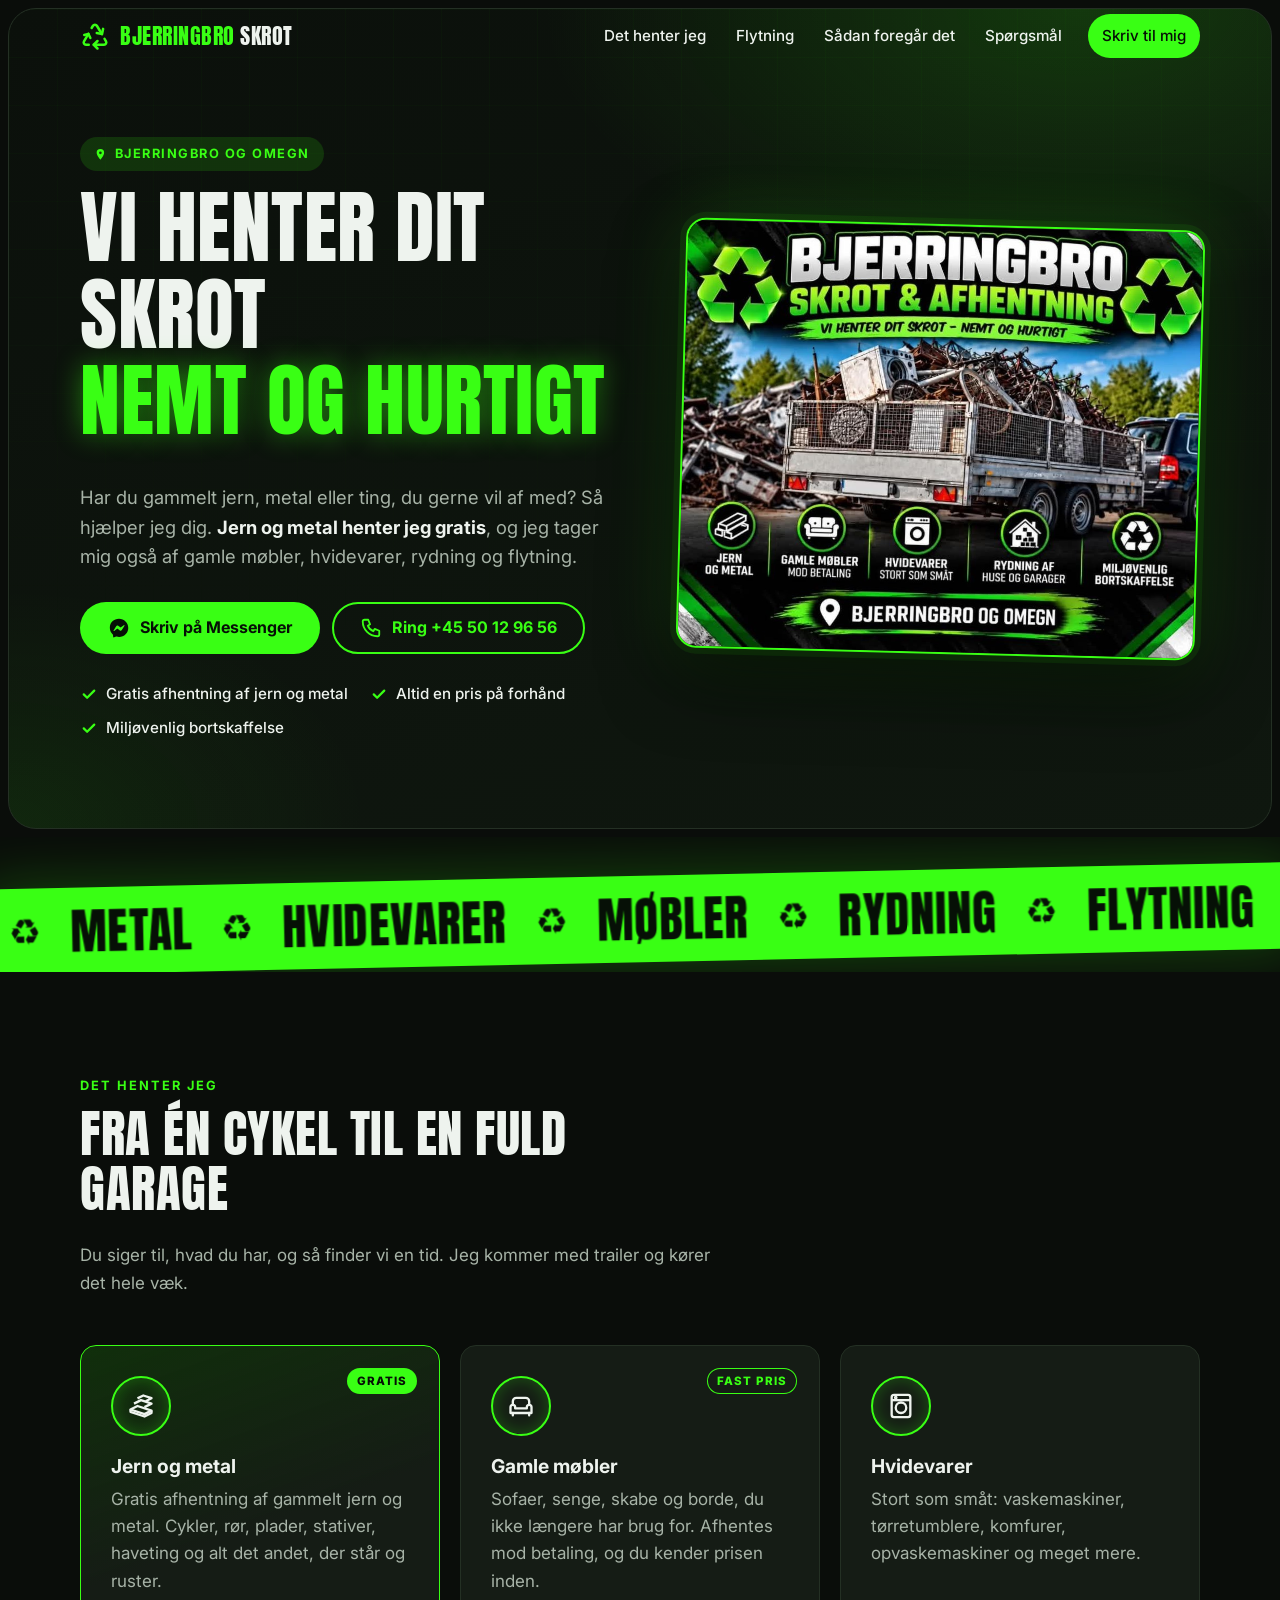
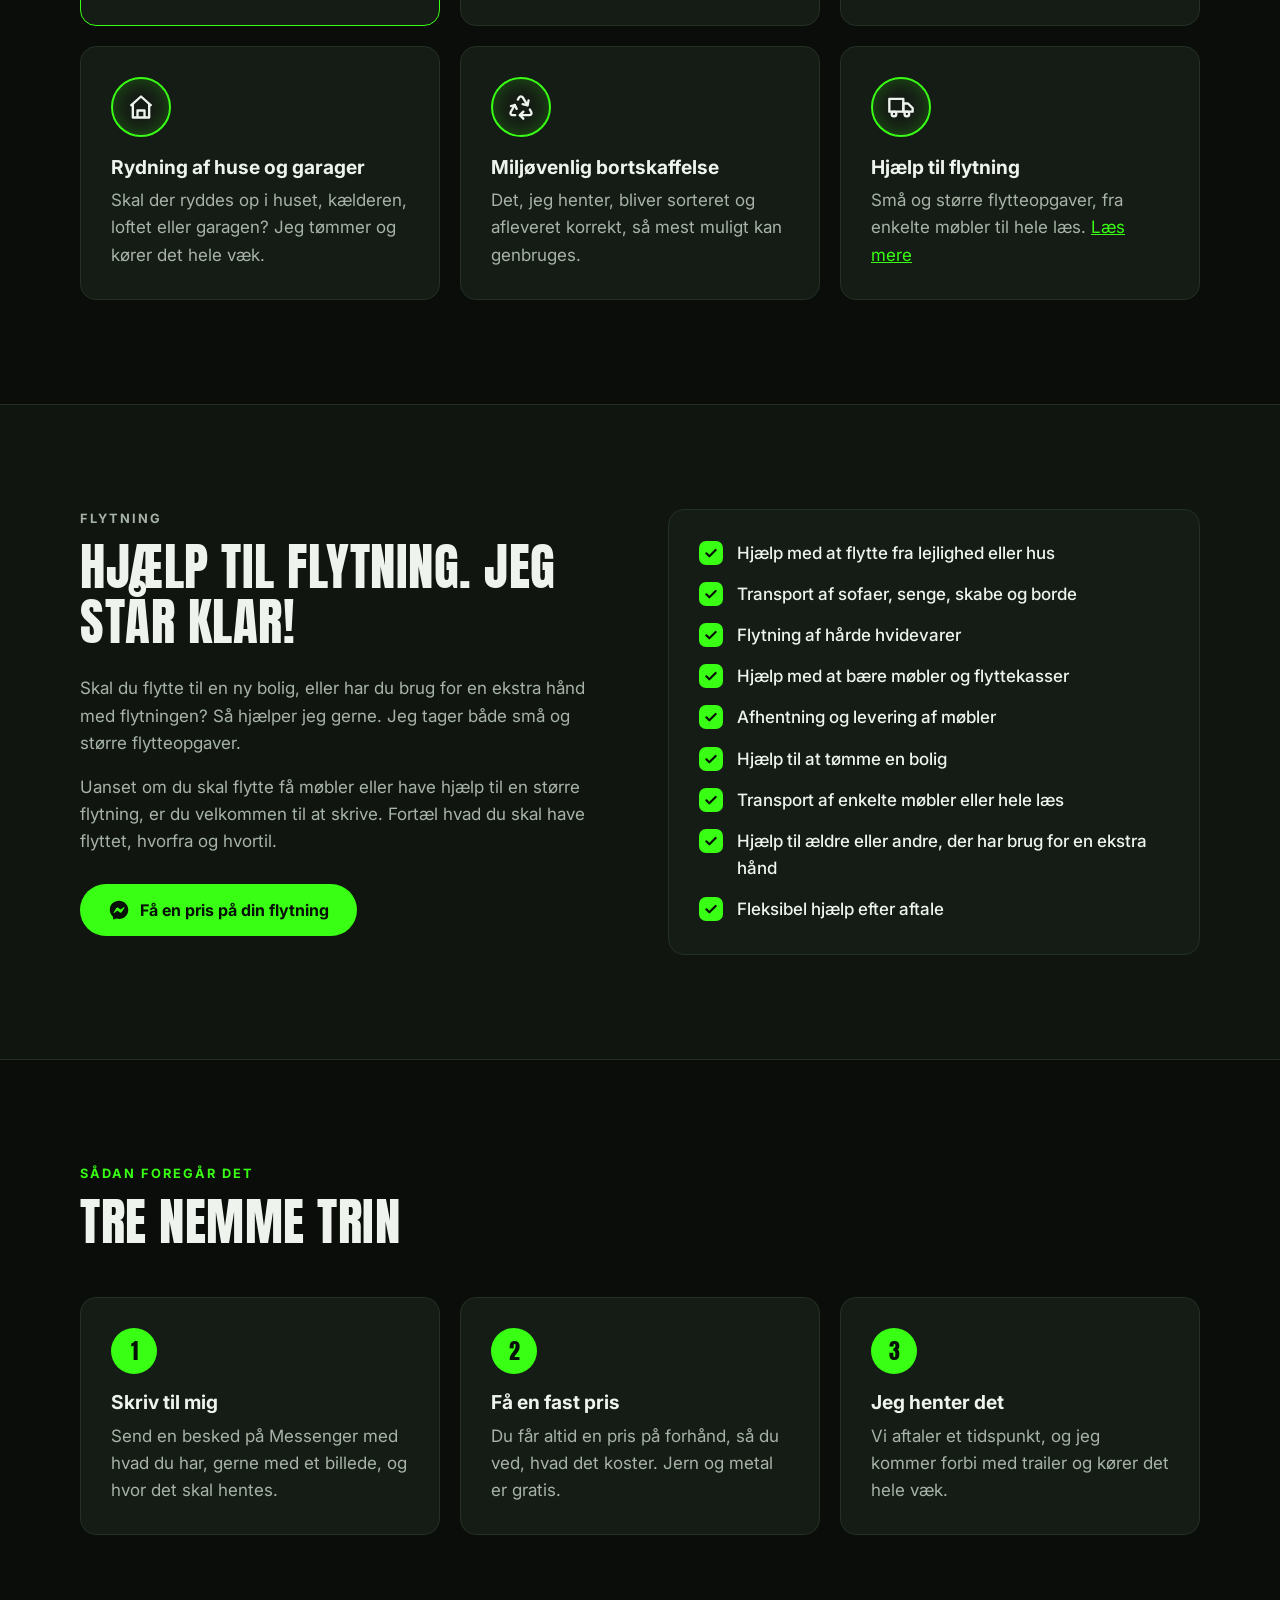
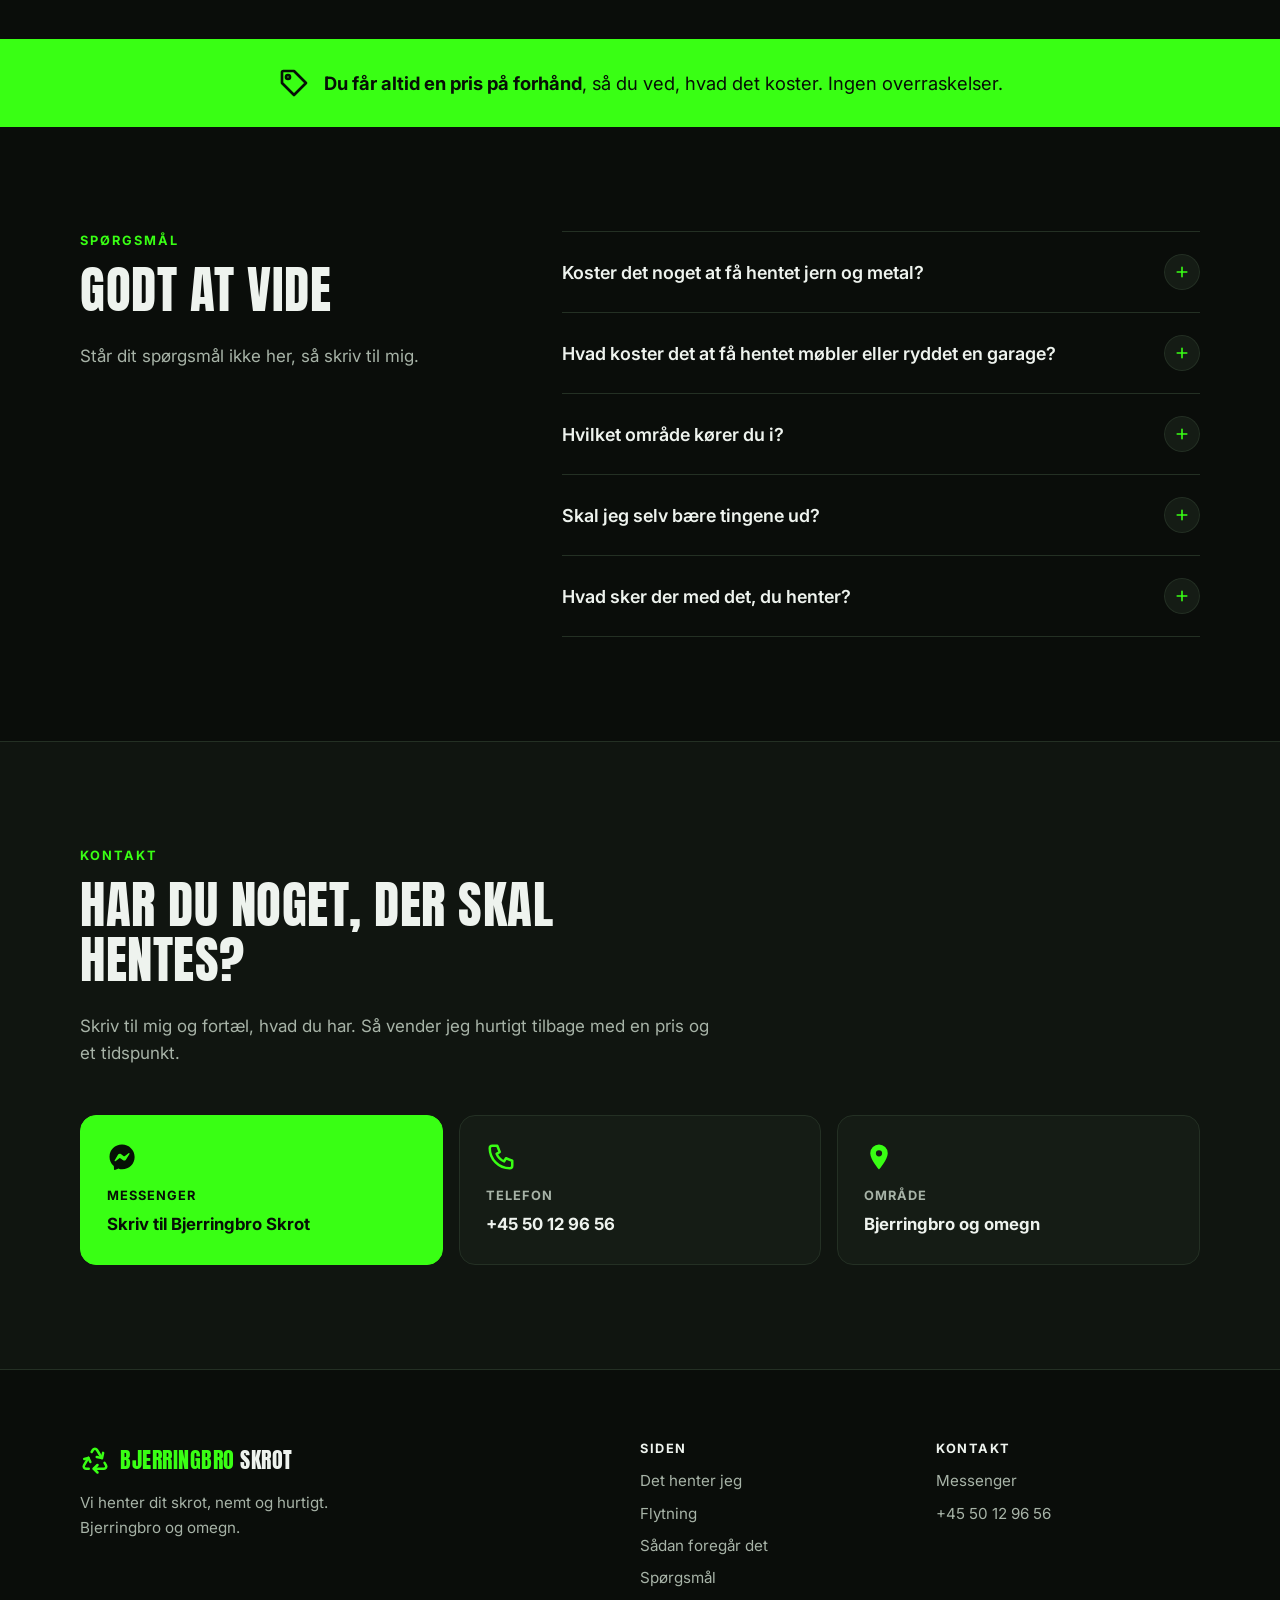
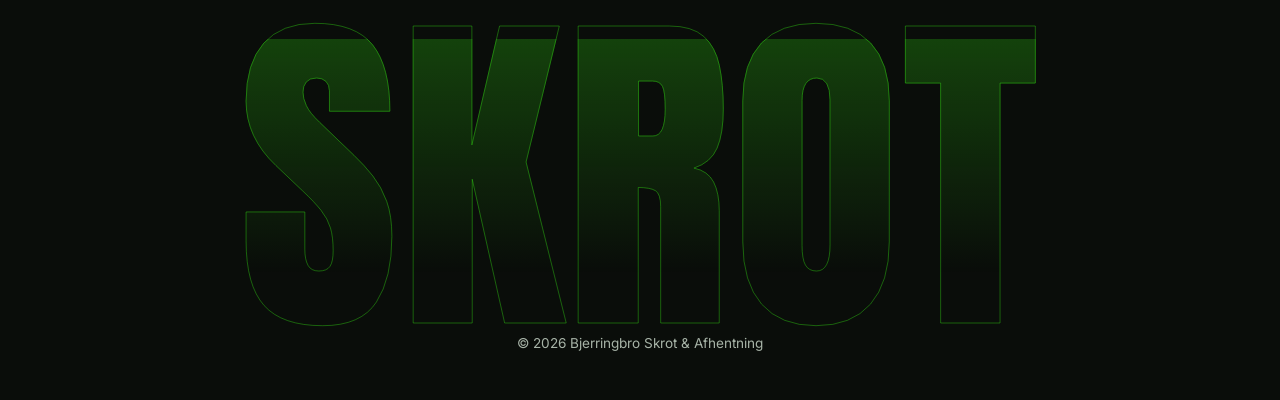
==== index.html @ 453723fc "Tilføj telefonnummer 50 12 96 56 Co-Authored-By: Claude Opus 5.5 <noreply@anthropic.com> Claude-Sess" ====
<!doctype html>
<html lang="da">
<head>
  <meta charset="utf-8">
  <meta name="viewport" content="width=device-width, initial-scale=1, viewport-fit=cover">
  <title>Bjerringbro Skrot &amp; Afhentning · Gratis afhentning af jern og metal</title>
  <meta name="description" content="Gratis afhentning af jern og metal i Bjerringbro og omegn. Vi henter også gamle møbler og hvidevarer, rydder huse og garager og hjælper med flytning. Du får altid en pris på forhånd.">
  <meta property="og:title" content="Bjerringbro Skrot &amp; Afhentning">
  <meta property="og:description" content="Gratis afhentning af jern og metal i Bjerringbro og omegn. Vi henter dit skrot, nemt og hurtigt.">
  <meta property="og:type" content="website">
  <meta property="og:image" content="assets/banner.jpg">
  <meta property="og:locale" content="da_DK">
  <meta name="theme-color" content="#0a0d0a">
  <link rel="icon" href="assets/favicon.svg" type="image/svg+xml">
  <link rel="preconnect" href="https://fonts.googleapis.com">
  <link rel="preconnect" href="https://fonts.gstatic.com" crossorigin>
  <link href="https://fonts.googleapis.com/css2?family=Anton&family=Inter:wght@400;500;600;700;800&display=swap" rel="stylesheet">
  <link rel="stylesheet" href="styles.css">
  <script>document.documentElement.classList.add('js');</script>
  <script type="application/ld+json">
  {
    "@context": "https://schema.org",
    "@type": "LocalBusiness",
    "name": "Bjerringbro Skrot & Afhentning",
    "description": "Gratis afhentning af jern og metal. Afhentning af gamle møbler og hvidevarer, rydning af huse og garager og hjælp til flytning.",
    "telephone": "+45 50 12 96 56",
    "areaServed": "Bjerringbro og omegn",
    "address": { "@type": "PostalAddress", "addressLocality": "Bjerringbro", "addressCountry": "DK" },
    "slogan": "Vi henter dit skrot, nemt og hurtigt."
  }
  </script>
</head>
<body>
  <a class="skip" href="#indhold">Spring til indhold</a>

  <header class="site-header" data-header>
    <div class="container header-inner">
      <a href="#top" class="brand" aria-label="Bjerringbro Skrot & Afhentning, til toppen">
        <svg class="brand-icon" viewBox="0 0 24 24" aria-hidden="true"><use href="#i-recycle"/></svg>
        <span><strong>Bjerringbro</strong> Skrot</span>
      </a>
      <nav class="nav" aria-label="Hovedmenu">
        <a href="#ydelser">Det henter jeg</a>
        <a href="#flytning">Flytning</a>
        <a href="#saadan">Sådan foregår det</a>
        <a href="#spoergsmaal">Spørgsmål</a>
        <a href="#" class="btn btn-small" data-messenger>Skriv til mig</a>
      </nav>
    </div>
  </header>

  <main id="top">
    <!-- HERO -->
    <section class="hero">
      <div class="hero-frame">
        <div class="container hero-grid">
          <div class="hero-text">
            <p class="eyebrow" data-reveal><svg viewBox="0 0 24 24" aria-hidden="true"><use href="#i-pin"/></svg> Bjerringbro og omegn</p>
            <h1 data-reveal>Vi henter dit skrot <span class="neon">nemt og hurtigt</span></h1>
            <p class="lead" data-reveal>Har du gammelt jern, metal eller ting, du gerne vil af med? Så hjælper jeg dig. <strong>Jern og metal henter jeg gratis</strong>, og jeg tager mig også af gamle møbler, hvidevarer, rydning og flytning.</p>
            <div class="hero-cta" data-reveal>
              <a class="btn btn-primary" href="#" data-messenger>
                <svg viewBox="0 0 24 24" aria-hidden="true"><use href="#i-messenger"/></svg>
                Skriv på Messenger
              </a>
              <a class="btn btn-ghost" href="#" data-phone hidden>
                <svg viewBox="0 0 24 24" aria-hidden="true"><use href="#i-phone"/></svg>
                <span data-phone-text>Ring</span>
              </a>
              <a class="btn btn-ghost" href="#ydelser" data-no-phone>Se hvad jeg henter</a>
            </div>
            <ul class="hero-points" data-reveal>
              <li><svg viewBox="0 0 24 24" aria-hidden="true"><use href="#i-check"/></svg> Gratis afhentning af jern og metal</li>
              <li><svg viewBox="0 0 24 24" aria-hidden="true"><use href="#i-check"/></svg> Altid en pris på forhånd</li>
              <li><svg viewBox="0 0 24 24" aria-hidden="true"><use href="#i-check"/></svg> Miljøvenlig bortskaffelse</li>
            </ul>
          </div>
          <div class="hero-media" data-reveal>
            <img src="assets/banner.jpg" width="946" height="782" fetchpriority="high"
                 alt="Bjerringbro Skrot & Afhentning: trailer fyldt med skrot, en vaskemaskine og cykler. Jern og metal, gamle møbler mod betaling, hvidevarer stort som småt, rydning af huse og garager og miljøvenlig bortskaffelse.">
          </div>
        </div>
      </div>
    </section>

    <!-- TEKSTBÅND -->
    <div class="marquee-wrap" aria-hidden="true"><div class="marquee">
      <div class="marquee-row" data-dir="-1">
        <span>Jern</span><i>♻</i><span>Metal</span><i>♻</i><span>Hvidevarer</span><i>♻</i><span>Møbler</span><i>♻</i><span>Rydning</span><i>♻</i><span>Flytning</span><i>♻</i>
        <span>Jern</span><i>♻</i><span>Metal</span><i>♻</i><span>Hvidevarer</span><i>♻</i><span>Møbler</span><i>♻</i><span>Rydning</span><i>♻</i><span>Flytning</span><i>♻</i>
      </div>
    </div></div>

    <!-- YDELSER -->
    <section id="ydelser" class="section">
      <div class="container" id="indhold">
        <header class="section-head" data-reveal>
          <p class="kicker">Det henter jeg</p>
          <h2>Fra én cykel til en fuld garage</h2>
          <p>Du siger til, hvad du har, og så finder vi en tid. Jeg kommer med trailer og kører det hele væk.</p>
        </header>
        <div class="cards">
          <article class="card card-featured" data-reveal>
            <span class="badge">Gratis</span>
            <div class="card-icon"><svg viewBox="0 0 24 24" aria-hidden="true"><use href="#i-metal"/></svg></div>
            <h3>Jern og metal</h3>
            <p>Gratis afhentning af gammelt jern og metal. Cykler, rør, plader, stativer, haveting og alt det andet, der står og ruster.</p>
          </article>
          <article class="card" data-reveal>
            <span class="badge badge-quiet">Fast pris</span>
            <div class="card-icon"><svg viewBox="0 0 24 24" aria-hidden="true"><use href="#i-sofa"/></svg></div>
            <h3>Gamle møbler</h3>
            <p>Sofaer, senge, skabe og borde, du ikke længere har brug for. Afhentes mod betaling, og du kender prisen inden.</p>
          </article>
          <article class="card" data-reveal>
            <div class="card-icon"><svg viewBox="0 0 24 24" aria-hidden="true"><use href="#i-washer"/></svg></div>
            <h3>Hvidevarer</h3>
            <p>Stort som småt: vaskemaskiner, tørretumblere, komfurer, opvaskemaskiner og meget mere.</p>
          </article>
          <article class="card" data-reveal>
            <div class="card-icon"><svg viewBox="0 0 24 24" aria-hidden="true"><use href="#i-house"/></svg></div>
            <h3>Rydning af huse og garager</h3>
            <p>Skal der ryddes op i huset, kælderen, loftet eller garagen? Jeg tømmer og kører det hele væk.</p>
          </article>
          <article class="card" data-reveal>
            <div class="card-icon"><svg viewBox="0 0 24 24" aria-hidden="true"><use href="#i-recycle"/></svg></div>
            <h3>Miljøvenlig bortskaffelse</h3>
            <p>Det, jeg henter, bliver sorteret og afleveret korrekt, så mest muligt kan genbruges.</p>
          </article>
          <article class="card" data-reveal>
            <div class="card-icon"><svg viewBox="0 0 24 24" aria-hidden="true"><use href="#i-truck"/></svg></div>
            <h3>Hjælp til flytning</h3>
            <p>Små og større flytteopgaver, fra enkelte møbler til hele læs. <a href="#flytning">Læs mere</a></p>
          </article>
        </div>
      </div>
    </section>

    <!-- FLYTNING -->
    <section id="flytning" class="section section-alt">
      <div class="container split">
        <div data-reveal>
          <p class="kicker">Flytning</p>
          <h2>Hjælp til flytning. Jeg står klar!</h2>
          <p>Skal du flytte til en ny bolig, eller har du brug for en ekstra hånd med flytningen? Så hjælper jeg gerne. Jeg tager både små og større flytteopgaver.</p>
          <p>Uanset om du skal flytte få møbler eller have hjælp til en større flytning, er du velkommen til at skrive. Fortæl hvad du skal have flyttet, hvorfra og hvortil.</p>
          <a class="btn btn-primary" href="#" data-messenger>
            <svg viewBox="0 0 24 24" aria-hidden="true"><use href="#i-messenger"/></svg>
            Få en pris på din flytning
          </a>
        </div>
        <ul class="checklist" data-reveal>
          <li>Hjælp med at flytte fra lejlighed eller hus</li>
          <li>Transport af sofaer, senge, skabe og borde</li>
          <li>Flytning af hårde hvidevarer</li>
          <li>Hjælp med at bære møbler og flyttekasser</li>
          <li>Afhentning og levering af møbler</li>
          <li>Hjælp til at tømme en bolig</li>
          <li>Transport af enkelte møbler eller hele læs</li>
          <li>Hjælp til ældre eller andre, der har brug for en ekstra hånd</li>
          <li>Fleksibel hjælp efter aftale</li>
        </ul>
      </div>
    </section>

    <!-- SÅDAN FOREGÅR DET -->
    <section id="saadan" class="section">
      <div class="container">
        <header class="section-head" data-reveal>
          <p class="kicker">Sådan foregår det</p>
          <h2>Tre nemme trin</h2>
        </header>
        <ol class="steps">
          <li data-reveal>
            <span class="step-no">1</span>
            <h3>Skriv til mig</h3>
            <p>Send en besked på Messenger med hvad du har, gerne med et billede, og hvor det skal hentes.</p>
          </li>
          <li data-reveal>
            <span class="step-no">2</span>
            <h3>Få en fast pris</h3>
            <p>Du får altid en pris på forhånd, så du ved, hvad det koster. Jern og metal er gratis.</p>
          </li>
          <li data-reveal>
            <span class="step-no">3</span>
            <h3>Jeg henter det</h3>
            <p>Vi aftaler et tidspunkt, og jeg kommer forbi med trailer og kører det hele væk.</p>
          </li>
        </ol>
      </div>
    </section>

    <!-- PRIS-BANNER -->
    <section class="promise">
      <div class="container promise-inner" data-reveal>
        <svg viewBox="0 0 24 24" aria-hidden="true"><use href="#i-tag"/></svg>
        <p><strong>Du får altid en pris på forhånd</strong>, så du ved, hvad det koster. Ingen overraskelser.</p>
      </div>
    </section>

    <!-- SPØRGSMÅL -->
    <section id="spoergsmaal" class="section">
      <div class="container faq-grid">
        <header class="section-head" data-reveal>
          <p class="kicker">Spørgsmål</p>
          <h2>Godt at vide</h2>
          <p>Står dit spørgsmål ikke her, så skriv til mig.</p>
        </header>
        <div class="faq" data-reveal>
          <details class="faq-item">
            <summary>Koster det noget at få hentet jern og metal?</summary>
            <p>Nej. Jern og metal henter jeg gratis i Bjerringbro og omegn.</p>
          </details>
          <details class="faq-item">
            <summary>Hvad koster det at få hentet møbler eller ryddet en garage?</summary>
            <p>Det afhænger af, hvor meget der er. Skriv hvad du har, gerne med et billede, så får du en fast pris, inden jeg kommer. Du ved altid, hvad det koster.</p>
          </details>
          <details class="faq-item">
            <summary>Hvilket område kører du i?</summary>
            <p>Bjerringbro og omegn. Bor du lidt længere væk, så skriv alligevel, så finder vi ud af det.</p>
          </details>
          <details class="faq-item">
            <summary>Skal jeg selv bære tingene ud?</summary>
            <p>Nej, jeg hjælper med at bære. Fortæl bare, hvor tingene står, når du skriver.</p>
          </details>
          <details class="faq-item">
            <summary>Hvad sker der med det, du henter?</summary>
            <p>Det bliver sorteret og bortskaffet miljøvenligt, så mest muligt kan genbruges.</p>
          </details>
        </div>
      </div>
    </section>

    <!-- KONTAKT -->
    <section id="kontakt" class="section section-alt">
      <div class="container">
        <header class="section-head" data-reveal>
          <p class="kicker">Kontakt</p>
          <h2>Har du noget, der skal hentes?</h2>
          <p>Skriv til mig og fortæl, hvad du har. Så vender jeg hurtigt tilbage med en pris og et tidspunkt.</p>
        </header>
        <div class="contact-grid" data-reveal>
          <a class="contact-card contact-main" href="#" data-messenger>
            <svg viewBox="0 0 24 24" aria-hidden="true"><use href="#i-messenger"/></svg>
            <span class="contact-label">Messenger</span>
            <span class="contact-value">Skriv til Bjerringbro Skrot</span>
          </a>
          <a class="contact-card" href="#" data-phone hidden>
            <svg viewBox="0 0 24 24" aria-hidden="true"><use href="#i-phone"/></svg>
            <span class="contact-label">Telefon</span>
            <span class="contact-value" data-phone-text></span>
          </a>
          <a class="contact-card" href="#" data-email hidden>
            <svg viewBox="0 0 24 24" aria-hidden="true"><use href="#i-mail"/></svg>
            <span class="contact-label">E-mail</span>
            <span class="contact-value" data-email-text></span>
          </a>
          <div class="contact-card">
            <svg viewBox="0 0 24 24" aria-hidden="true"><use href="#i-pin"/></svg>
            <span class="contact-label">Område</span>
            <span class="contact-value">Bjerringbro og omegn</span>
          </div>
        </div>
      </div>
    </section>
  </main>

  <footer class="site-footer">
    <div class="container">
      <div class="footer-grid">
        <div>
          <a href="#top" class="brand">
            <svg class="brand-icon" viewBox="0 0 24 24" aria-hidden="true"><use href="#i-recycle"/></svg>
            <span><strong>Bjerringbro</strong> Skrot</span>
          </a>
          <p>Vi henter dit skrot, nemt og hurtigt.<br>Bjerringbro og omegn.</p>
        </div>
        <div>
          <h3>Siden</h3>
          <ul>
            <li><a href="#ydelser">Det henter jeg</a></li>
            <li><a href="#flytning">Flytning</a></li>
            <li><a href="#saadan">Sådan foregår det</a></li>
            <li><a href="#spoergsmaal">Spørgsmål</a></li>
          </ul>
        </div>
        <div>
          <h3>Kontakt</h3>
          <ul>
            <li><a href="#" data-messenger>Messenger</a></li>
            <li data-phone-item hidden><a href="#" data-phone><span data-phone-text></span></a></li>
            <li data-email-item hidden><a href="#" data-email><span data-email-text></span></a></li>
          </ul>
        </div>
      </div>
      <p class="footer-mark" aria-hidden="true">SKROT</p>
      <p class="footer-bottom">&copy; <span id="year">2026</span> Bjerringbro Skrot &amp; Afhentning</p>
    </div>
  </footer>

  <div class="action-bar" data-action-bar>
    <a class="action-bar-call" href="#" data-phone hidden>
      <svg viewBox="0 0 24 24" aria-hidden="true"><use href="#i-phone"/></svg>
      Ring
    </a>
    <a class="action-bar-main" href="#" data-messenger>
      <svg viewBox="0 0 24 24" aria-hidden="true"><use href="#i-messenger"/></svg>
      Skriv på Messenger
    </a>
  </div>

  <!-- Ikoner -->
  <svg width="0" height="0" style="position:absolute" aria-hidden="true">
    <symbol id="i-recycle" viewBox="0 0 24 24"><g fill="none" stroke="currentColor" stroke-width="2" stroke-linecap="round" stroke-linejoin="round"><path d="M7 19H4.8a1.8 1.8 0 0 1-1.6-2.7l3.5-6"/><path d="M11 19h8.2a1.8 1.8 0 0 0 1.6-2.7l-1.2-2.1"/><path d="m14 16-3 3 3 3"/><path d="M8.3 13.6 6.7 10.3 3.4 11.2"/><path d="m9.3 5.6 1.1-1.8a1.8 1.8 0 0 1 3.1 0l4 6.6"/><path d="m13.4 9.6 4.2.9.9-4.2"/></g></symbol>
    <symbol id="i-pin" viewBox="0 0 24 24"><path fill="currentColor" d="M12 2a7 7 0 0 0-7 7c0 5.2 7 13 7 13s7-7.8 7-13a7 7 0 0 0-7-7Zm0 9.5A2.5 2.5 0 1 1 12 6.5a2.5 2.5 0 0 1 0 5Z"/></symbol>
    <symbol id="i-check" viewBox="0 0 24 24"><path fill="none" stroke="currentColor" stroke-width="3" stroke-linecap="round" stroke-linejoin="round" d="m5 12.5 4.5 4.5L19 7.5"/></symbol>
    <symbol id="i-messenger" viewBox="0 0 24 24"><path fill="currentColor" d="M12 2C6.4 2 2 6.1 2 11.7c0 2.9 1.2 5.5 3.2 7.3.2.2.3.4.3.7l.1 1.8c0 .6.6 1 1.2.7l2-.9c.2-.1.4-.1.6 0 .9.3 1.8.4 2.7.4 5.6 0 10-4.1 10-9.7S17.6 2 12 2Zm6 7.5-2.9 4.7c-.5.7-1.5.9-2.2.4l-2.3-1.7a.6.6 0 0 0-.7 0l-3.1 2.4c-.4.3-1-.2-.7-.6L8.9 10c.5-.7 1.5-.9 2.2-.4l2.3 1.7c.2.2.5.2.7 0l3.1-2.4c.4-.3 1 .2.8.6Z"/></symbol>
    <symbol id="i-metal" viewBox="0 0 24 24"><g fill="none" stroke="currentColor" stroke-width="2" stroke-linejoin="round"><path d="M3 15l6-3 12 4-6 3Z"/><path d="M3 15v2l12 4 6-3v-2"/><path d="M6 10l6-3 9 3-6 3"/><path d="M9 5.5l5-2.5 7 2.3-5 2.6"/></g></symbol>
    <symbol id="i-sofa" viewBox="0 0 24 24"><g fill="none" stroke="currentColor" stroke-width="2" stroke-linecap="round" stroke-linejoin="round"><path d="M5 11V8a3 3 0 0 1 3-3h8a3 3 0 0 1 3 3v3"/><path d="M3 18v-5a2 2 0 0 1 4 0v1h10v-1a2 2 0 0 1 4 0v5Z"/><path d="M5 18v2M19 18v2"/></g></symbol>
    <symbol id="i-washer" viewBox="0 0 24 24"><g fill="none" stroke="currentColor" stroke-width="2"><rect x="4" y="2.5" width="16" height="19" rx="2"/><circle cx="12" cy="13.5" r="4.5"/><path d="M4 7h16"/><circle cx="7.5" cy="4.8" r=".6" fill="currentColor"/></g></symbol>
    <symbol id="i-house" viewBox="0 0 24 24"><g fill="none" stroke="currentColor" stroke-width="2" stroke-linejoin="round"><path d="M3 11 12 3l9 8"/><path d="M5 9.5V21h14V9.5"/><path d="M9 21v-6h6v6"/></g></symbol>
    <symbol id="i-truck" viewBox="0 0 24 24"><g fill="none" stroke="currentColor" stroke-width="2" stroke-linejoin="round"><path d="M2 5h12v11H2Z"/><path d="M14 9h4l4 4v3h-8Z"/><circle cx="6" cy="18" r="2"/><circle cx="17" cy="18" r="2"/></g></symbol>
    <symbol id="i-tag" viewBox="0 0 24 24"><g fill="none" stroke="currentColor" stroke-width="2" stroke-linejoin="round"><path d="M3 12V4a1 1 0 0 1 1-1h8l9 9-9 9Z"/><circle cx="7.5" cy="7.5" r="1.5"/></g></symbol>
    <symbol id="i-phone" viewBox="0 0 24 24"><path fill="none" stroke="currentColor" stroke-width="2" stroke-linejoin="round" d="M5 3h4l2 5-2.5 1.5a11 11 0 0 0 6 6L16 13l5 2v4a2 2 0 0 1-2 2A16 16 0 0 1 3 5a2 2 0 0 1 2-2Z"/></symbol>
    <symbol id="i-mail" viewBox="0 0 24 24"><g fill="none" stroke="currentColor" stroke-width="2" stroke-linejoin="round"><rect x="3" y="5" width="18" height="14" rx="2"/><path d="m3 7 9 6 9-6"/></g></symbol>
  </svg>

  <script src="site-config.js"></script>
  <script src="script.js" defer></script>
</body>
</html>
---- styles.css ----
/* Bjerringbro Skrot & Afhentning – farver øverst */
:root {
  --bg: #0a0d0a;
  --bg-alt: #101510;
  --surface: #151c15;
  --border: #243024;
  --text: #eef3ee;
  --muted: #a7b3a7;
  --neon: #39ff14;
  --neon-2: #7dff3a;
  --neon-dim: rgba(57, 255, 20, 0.14);
  --on-neon: #061006;
  --radius: 16px;
  --max: 1160px;
  --gutter: 20px;
  --ease-out: cubic-bezier(.22, 1, .36, 1);
  interpolate-size: allow-keywords;
}

*, *::before, *::after { box-sizing: border-box; }
html { scroll-behavior: smooth; scroll-padding-top: 80px; }
body {
  margin: 0;
  background: var(--bg);
  color: var(--text);
  font-family: Inter, system-ui, -apple-system, "Segoe UI", Roboto, sans-serif;
  font-size: 17px;
  line-height: 1.6;
  -webkit-font-smoothing: antialiased;
  overflow-x: hidden;
}
img { max-width: 100%; height: auto; display: block; }
a { color: var(--neon); }
h1, h2, h3 { line-height: 1.08; margin: 0 0 .5em; }
h1, h2 { font-family: Anton, Impact, "Arial Narrow", sans-serif; font-weight: 400; letter-spacing: .5px; text-transform: uppercase; }
h1 { font-size: clamp(2.8rem, 6.4vw, 5rem); }
h2 { font-size: clamp(2rem, 4.2vw, 3.2rem); }
h3 { font-size: 1.2rem; }
p { margin: 0 0 1em; }
svg { width: 1em; height: 1em; flex: none; }
[hidden] { display: none !important; }

.container { width: 100%; max-width: var(--max); margin: 0 auto; padding: 0 var(--gutter); }
.neon { display: block; color: var(--neon); text-shadow: 0 0 28px rgba(57, 255, 20, .45); }

.skip { position: absolute; left: 12px; top: -60px; z-index: 100; background: var(--neon); color: var(--on-neon); padding: 10px 16px; border-radius: 10px; font-weight: 700; }
.skip:focus { top: 12px; }

/* Header */
.site-header {
  position: fixed; inset: 0 0 auto 0; z-index: 50;
  padding-top: env(safe-area-inset-top, 0px);
  transition: background-color .35s var(--ease-out), box-shadow .35s var(--ease-out);
}
.site-header.is-solid { background: rgba(10, 13, 10, .9); backdrop-filter: blur(12px); -webkit-backdrop-filter: blur(12px); box-shadow: 0 1px 0 var(--border); }
.header-inner { display: flex; align-items: center; justify-content: space-between; height: 72px; gap: 16px; }
.brand { display: inline-flex; align-items: center; gap: 10px; color: var(--text); text-decoration: none; font-family: Anton, Impact, sans-serif; font-size: 1.4rem; text-transform: uppercase; letter-spacing: .5px; }
.brand strong { font-weight: 400; color: var(--neon); }
.brand-icon { width: 30px; height: 30px; color: var(--neon); }
.nav { display: flex; align-items: center; gap: 6px; }
.nav a { color: var(--text); text-decoration: none; font-weight: 500; font-size: .95rem; padding: 8px 12px; border-radius: 999px; transition: color .2s, background-color .2s; }
.nav a.btn { color: var(--on-neon); margin-left: 8px; }

/* Buttons */
.btn {
  display: inline-flex; align-items: center; justify-content: center; gap: 10px;
  min-height: 52px; padding: 0 26px; border-radius: 999px;
  font-weight: 700; text-decoration: none; font-size: 1rem;
  border: 2px solid transparent;
  transition: transform .2s var(--ease-out), box-shadow .2s, background-color .2s;
  -webkit-user-select: none; user-select: none;
}
.btn svg { width: 22px; height: 22px; }
.btn:active { transform: scale(.97); }
.btn-primary { background: var(--neon); color: var(--on-neon); }
.btn-ghost { border-color: var(--neon); color: var(--neon); }
.btn-small { min-height: 40px; padding: 0 18px; background: var(--neon); color: var(--on-neon); }
.btn:focus-visible, a:focus-visible, summary:focus-visible { outline: 3px solid var(--neon-2); outline-offset: 3px; }

/* Hero */
.hero { padding: 8px; }
.hero-frame {
  position: relative; overflow: hidden;
  border-radius: 28px;
  border: 1px solid var(--border);
  padding: 128px 0 88px;
  background:
    radial-gradient(900px 480px at 85% 0%, rgba(57,255,20,.16), transparent 60%),
    radial-gradient(600px 400px at 0% 100%, rgba(57,255,20,.08), transparent 60%),
    linear-gradient(160deg, #0b100b 0%, #0f170f 100%);
}
.hero-frame::before {
  content: ""; position: absolute; inset: 0; pointer-events: none; opacity: .5;
  background-image: linear-gradient(rgba(57,255,20,.05) 1px, transparent 1px), linear-gradient(90deg, rgba(57,255,20,.05) 1px, transparent 1px);
  background-size: 48px 48px;
  mask-image: linear-gradient(180deg, #000 0%, transparent 85%);
  -webkit-mask-image: linear-gradient(180deg, #000 0%, transparent 85%);
}
.hero-grid { position: relative; display: grid; grid-template-columns: 1.05fr 1fr; gap: 56px; align-items: center; }
.eyebrow { display: inline-flex; align-items: center; gap: 8px; color: var(--neon); font-weight: 700; text-transform: uppercase; letter-spacing: 1.5px; font-size: .8rem; background: var(--neon-dim); padding: 7px 14px; border-radius: 999px; }
.lead { font-size: 1.15rem; color: var(--muted); max-width: 34em; }
.lead strong { color: var(--text); }
.hero-cta { display: flex; flex-wrap: wrap; gap: 12px; margin: 30px 0 28px; }
.hero-points { list-style: none; padding: 0; margin: 0; display: flex; flex-wrap: wrap; gap: 10px 22px; }
.hero-points li { display: flex; align-items: center; gap: 8px; font-weight: 500; font-size: .95rem; }
.hero-points svg { color: var(--neon); width: 18px; height: 18px; }
.hero-media img {
  border-radius: 20px;
  border: 2px solid var(--neon);
  box-shadow: 0 0 0 6px rgba(57,255,20,.08), 0 30px 70px rgba(0,0,0,.6), 0 0 70px rgba(57,255,20,.2);
  transform: rotate(1.5deg);
}

/* Tekstbånd */
.marquee-wrap { overflow: hidden; padding: 40px 0 10px; }
.marquee {
  overflow: hidden; background: var(--neon); color: var(--on-neon);
  padding: 14px 0;
  transform: rotate(-1.2deg) scale(1.03);
  box-shadow: 0 0 60px rgba(57,255,20,.25);
}
.marquee-row { display: flex; width: max-content; align-items: center; gap: 28px; will-change: transform; }
.marquee-row span { font-family: Anton, Impact, sans-serif; text-transform: uppercase; font-size: clamp(1.8rem, 4vw, 3rem); line-height: 1; letter-spacing: .5px; }
.marquee-row i { font-style: normal; font-size: clamp(1.4rem, 3vw, 2.2rem); }

/* Sections */
.section { padding: 104px 0; }
.section-alt { background: var(--bg-alt); border-top: 1px solid var(--border); border-bottom: 1px solid var(--border); }
.section-head { max-width: 640px; margin-bottom: 48px; }
.section-head p:last-child { color: var(--muted); }
.kicker { color: var(--neon); font-weight: 700; text-transform: uppercase; letter-spacing: 2px; font-size: .8rem; margin-bottom: 10px; }

/* Cards */
.cards { display: grid; grid-template-columns: repeat(3, 1fr); gap: 20px; }
.card {
  position: relative;
  background: var(--surface); border: 1px solid var(--border); border-radius: var(--radius);
  padding: 30px; transition: border-color .25s, transform .25s var(--ease-out), opacity .9s var(--ease-out);
}
.card p { color: var(--muted); margin: 0; }
.card-featured { border-color: var(--neon); background: linear-gradient(160deg, rgba(57,255,20,.14), var(--surface) 60%); }
.card-icon {
  width: 60px; height: 60px; border-radius: 50%;
  display: grid; place-items: center; margin-bottom: 20px;
  border: 2px solid var(--neon); color: var(--text);
  box-shadow: 0 0 18px rgba(57,255,20,.25) inset;
}
.card-icon svg { width: 28px; height: 28px; }
.badge { position: absolute; top: 22px; right: 22px; background: var(--neon); color: var(--on-neon); font-weight: 800; font-size: .72rem; text-transform: uppercase; letter-spacing: 1px; padding: 4px 10px; border-radius: 999px; }
.badge-quiet { background: transparent; color: var(--neon); box-shadow: inset 0 0 0 1px var(--neon); }

/* Flytning */
.split { display: grid; grid-template-columns: 1fr 1fr; gap: 56px; align-items: start; }
.split > div p { color: var(--muted); }
.split .btn { margin-top: 12px; }
.checklist { list-style: none; margin: 0; padding: 30px; display: grid; gap: 14px; background: var(--surface); border: 1px solid var(--border); border-radius: var(--radius); }
.checklist li { position: relative; padding-left: 38px; font-weight: 500; }
.checklist li::before {
  content: ""; position: absolute; left: 0; top: 1px; width: 24px; height: 24px; border-radius: 7px;
  background: var(--neon) url("data:image/svg+xml,%3Csvg xmlns='http://www.w3.org/2000/svg' viewBox='0 0 24 24'%3E%3Cpath fill='none' stroke='%23061006' stroke-width='3.2' stroke-linecap='round' stroke-linejoin='round' d='m5 12.5 4.5 4.5L19 7.5'/%3E%3C/svg%3E") center / 16px no-repeat;
}

/* Trin */
.steps { list-style: none; margin: 0; padding: 0; display: grid; grid-template-columns: repeat(3, 1fr); gap: 20px; }
.steps li { position: relative; background: var(--surface); border: 1px solid var(--border); border-radius: var(--radius); padding: 30px; }
.steps p { color: var(--muted); margin: 0; }
.step-no { display: inline-grid; place-items: center; width: 46px; height: 46px; border-radius: 50%; background: var(--neon); color: var(--on-neon); font-family: Anton, Impact, sans-serif; font-size: 1.4rem; margin-bottom: 18px; }

/* Pris-banner */
.promise { background: var(--neon); color: var(--on-neon); padding: 28px 0; }
.promise-inner { display: flex; align-items: center; justify-content: center; gap: 14px; text-align: center; }
.promise svg { width: 32px; height: 32px; }
.promise p { margin: 0; font-size: 1.15rem; }

/* Spørgsmål */
.faq-grid { display: grid; grid-template-columns: .8fr 1.2fr; gap: 56px; align-items: start; }
.faq { border-top: 1px solid var(--border); }
.faq-item { border-bottom: 1px solid var(--border); }
.faq-item summary {
  display: flex; justify-content: space-between; align-items: center; gap: 24px;
  padding: 22px 0; cursor: pointer; list-style: none;
  font-size: 1.12rem; font-weight: 600; line-height: 1.3;
  -webkit-user-select: none; user-select: none;
}
.faq-item summary::-webkit-details-marker { display: none; }
.faq-item summary::after {
  content: ""; flex: none; width: 36px; height: 36px; border-radius: 50%;
  background: var(--surface) url("data:image/svg+xml,%3Csvg xmlns='http://www.w3.org/2000/svg' viewBox='0 0 20 20'%3E%3Cpath d='M10 4v12M4 10h12' stroke='%2339ff14' stroke-width='2' stroke-linecap='round'/%3E%3C/svg%3E") center / 16px no-repeat;
  box-shadow: inset 0 0 0 1px var(--border);
  transition: transform .3s var(--ease-out), background-color .2s;
}
.faq-item[open] summary::after { transform: rotate(45deg); background-color: var(--neon-dim); }
.faq-item p { padding: 0 0 24px; max-width: 60ch; color: var(--muted); margin: 0; }
.faq-item::details-content { block-size: 0; overflow: clip; transition: block-size .3s var(--ease-out), content-visibility .3s allow-discrete; }
.faq-item[open]::details-content { block-size: auto; }

/* Kontakt */
.contact-grid { display: grid; grid-template-columns: repeat(auto-fit, minmax(220px, 1fr)); gap: 16px; }
.contact-card {
  display: flex; flex-direction: column; gap: 4px;
  background: var(--surface); border: 1px solid var(--border); border-radius: var(--radius);
  padding: 26px; color: var(--text); text-decoration: none; transition: border-color .25s, transform .25s var(--ease-out);
}
.contact-card svg { width: 30px; height: 30px; color: var(--neon); margin-bottom: 10px; }
.contact-label { color: var(--muted); font-size: .8rem; text-transform: uppercase; letter-spacing: 1px; font-weight: 700; }
.contact-value { font-weight: 700; font-size: 1.05rem; overflow-wrap: anywhere; }
.contact-main { background: var(--neon); color: var(--on-neon); border-color: var(--neon); }
.contact-main svg, .contact-main .contact-label { color: var(--on-neon); }

/* Footer */
.site-footer { padding: 72px 0 28px; color: var(--muted); font-size: .95rem; overflow: hidden; }
.footer-grid { display: grid; grid-template-columns: 2fr 1fr 1fr; gap: 32px; }
.footer-grid .brand { margin-bottom: 14px; }
.footer-grid h3 { color: var(--text); font-size: .8rem; text-transform: uppercase; letter-spacing: 1.5px; margin-bottom: 14px; }
.footer-grid ul { list-style: none; padding: 0; margin: 0; display: grid; gap: 8px; }
.footer-grid ul a { color: var(--muted); text-decoration: none; }
.footer-mark {
  margin: 48px 0 0; text-align: center; line-height: .8;
  font-family: Anton, Impact, sans-serif; font-size: clamp(6rem, 27vw, 22rem); letter-spacing: 2px;
  color: transparent; -webkit-text-stroke: 1px rgba(57,255,20,.35);
  background: linear-gradient(180deg, rgba(57,255,20,.22), transparent 85%); -webkit-background-clip: text; background-clip: text;
  -webkit-user-select: none; user-select: none;
}
.footer-bottom { margin: 18px 0 0; font-size: .85rem; text-align: center; }

/* Mobilbar */
.action-bar { display: none; }

/* Hover kun hvor man kan hover */
@media (hover: hover) and (pointer: fine) {
  .nav a:not(.btn):hover { color: var(--neon); background: var(--neon-dim); }
  .btn-primary:hover { transform: translateY(-2px); box-shadow: 0 10px 30px rgba(57, 255, 20, .35); }
  .btn-ghost:hover { background: var(--neon-dim); }
  .card:hover, a.contact-card:hover { border-color: var(--neon); transform: translateY(-4px); }
  .faq-item summary:hover::after { background-color: var(--neon-dim); }
  .footer-grid ul a:hover { color: var(--neon); }
}

/* Scroll-animationer: indhold er synligt som standard og løftes kun, når JS kører */
.js [data-reveal] { opacity: 0; transform: translateY(26px); transition: opacity .9s var(--ease-out), transform .9s var(--ease-out); }
.js [data-reveal].is-in { opacity: 1; transform: none; }
.js .hero-media[data-reveal].is-in img { animation: tilt-in 1.2s var(--ease-out); }
@keyframes tilt-in { from { transform: rotate(6deg) scale(.94); } to { transform: rotate(1.5deg); } }

/* Responsive */
@media (max-width: 960px) {
  .hero-grid, .split, .faq-grid { grid-template-columns: 1fr; gap: 40px; }
  .cards { grid-template-columns: repeat(2, 1fr); }
  .hero-media img { transform: none; }
  .js .hero-media[data-reveal].is-in img { animation: none; }
  .nav a:not(.btn) { display: none; }
  .faq-grid .section-head { margin-bottom: 0; }
}
@media (max-width: 720px) {
  .steps { grid-template-columns: 1fr; }
  .footer-grid { grid-template-columns: 1fr 1fr; }
  .footer-grid > :first-child { grid-column: 1 / -1; }
  .site-footer { padding-bottom: calc(100px + env(safe-area-inset-bottom, 0px)); }
  .action-bar {
    display: flex; gap: 8px; position: fixed; z-index: 40; left: 0; right: 0; bottom: 0;
    padding: 10px 12px calc(10px + env(safe-area-inset-bottom, 0px));
    background: rgba(10, 13, 10, .94); box-shadow: 0 -1px 0 var(--border);
    backdrop-filter: blur(12px); -webkit-backdrop-filter: blur(12px);
    transform: translateY(110%); transition: transform .35s var(--ease-out);
  }
  .action-bar.is-visible { transform: none; }
  .action-bar a {
    display: inline-flex; align-items: center; justify-content: center; gap: 8px; min-height: 52px;
    border-radius: 999px; font-weight: 700; text-decoration: none;
  }
  .action-bar svg { width: 20px; height: 20px; }
  .action-bar-call { flex: 0 0 auto; padding: 0 20px; color: var(--neon); box-shadow: inset 0 0 0 2px var(--neon); }
  .action-bar-main { flex: 1; background: var(--neon); color: var(--on-neon); }
}
@media (max-width: 560px) {
  :root { --gutter: 16px; }
  body { font-size: 16px; }
  .hero { padding: 6px; }
  .hero-frame { border-radius: 22px; padding: 104px 0 56px; }
  .section { padding: 72px 0; }
  .cards { grid-template-columns: 1fr; }
  .hero-cta .btn { width: 100%; }
  .brand { font-size: 1.2rem; }
  .brand-icon { width: 26px; height: 26px; }
  .nav a.btn { padding: 0 14px; font-size: .9rem; }
  .promise-inner { flex-direction: column; gap: 8px; }
}
@media (prefers-reduced-motion: reduce) {
  html { scroll-behavior: auto; }
  *, *::before, *::after { transition: none !important; animation: none !important; }
}
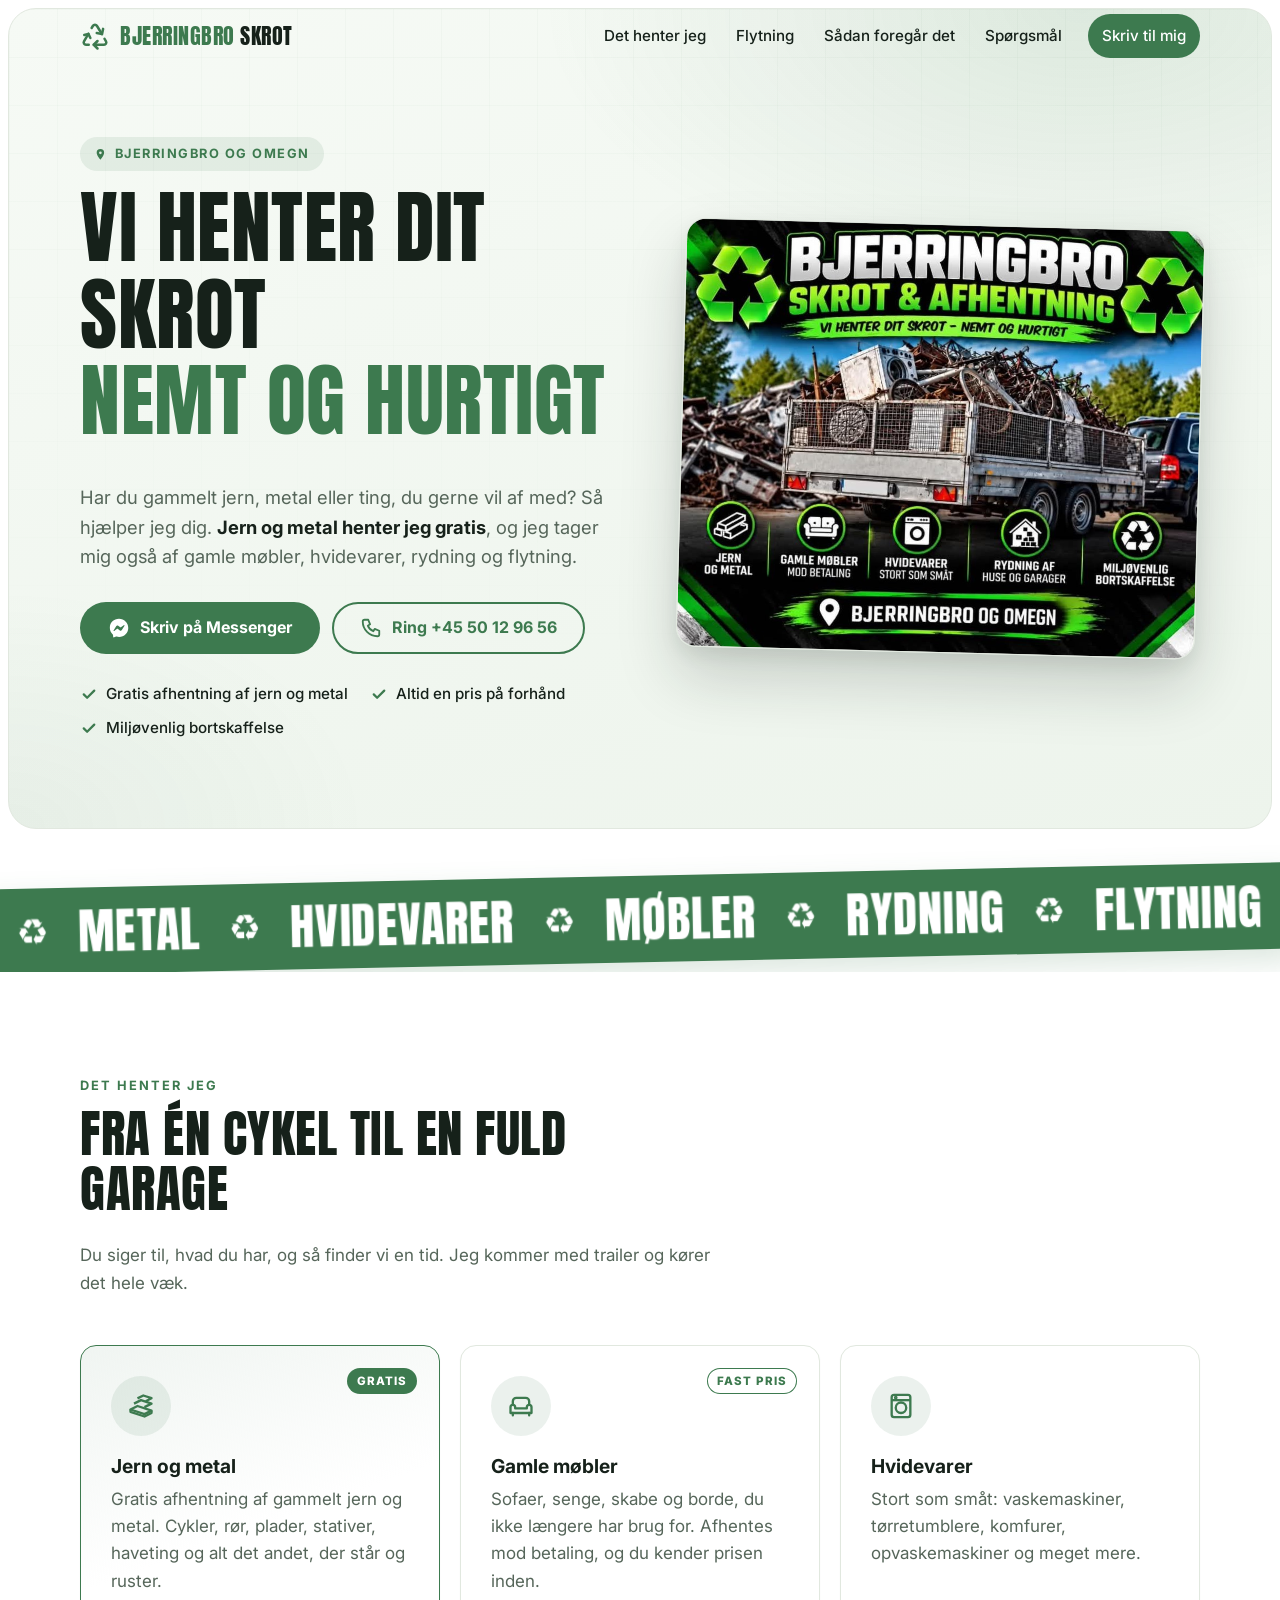
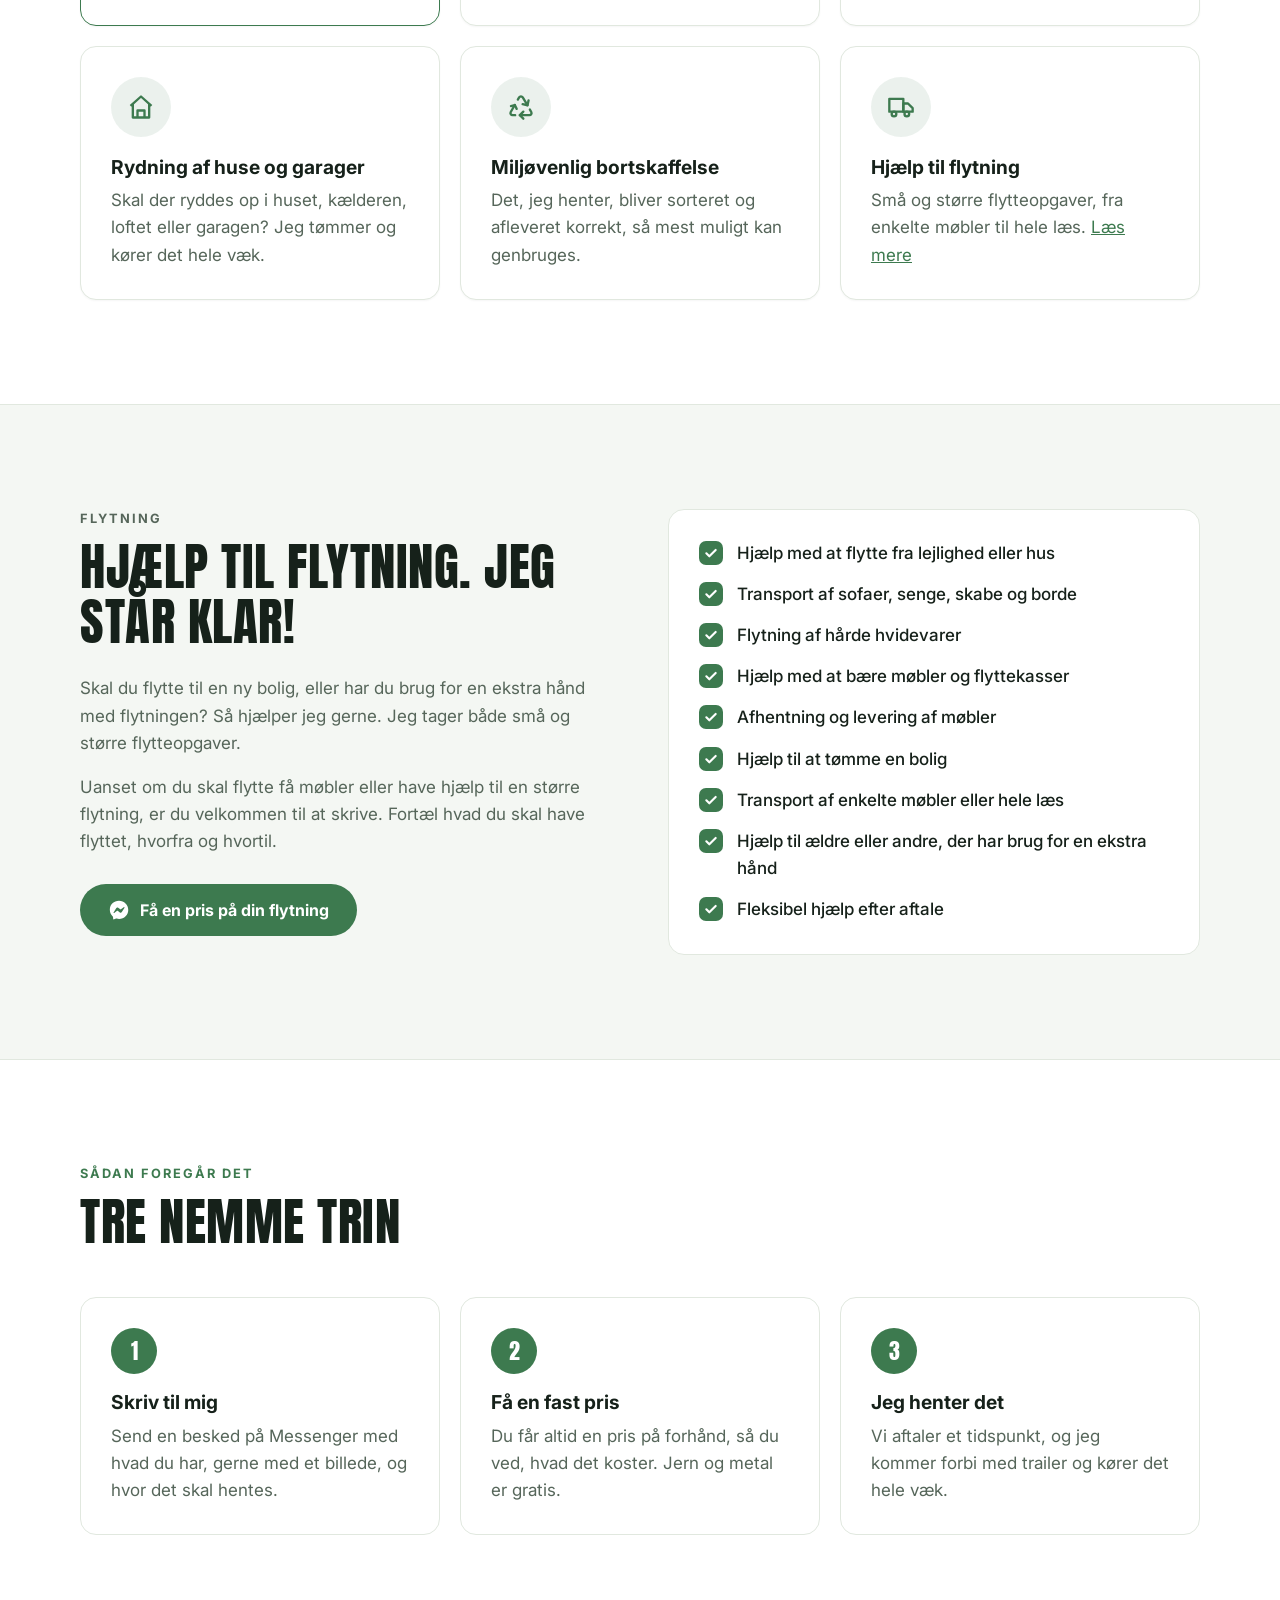
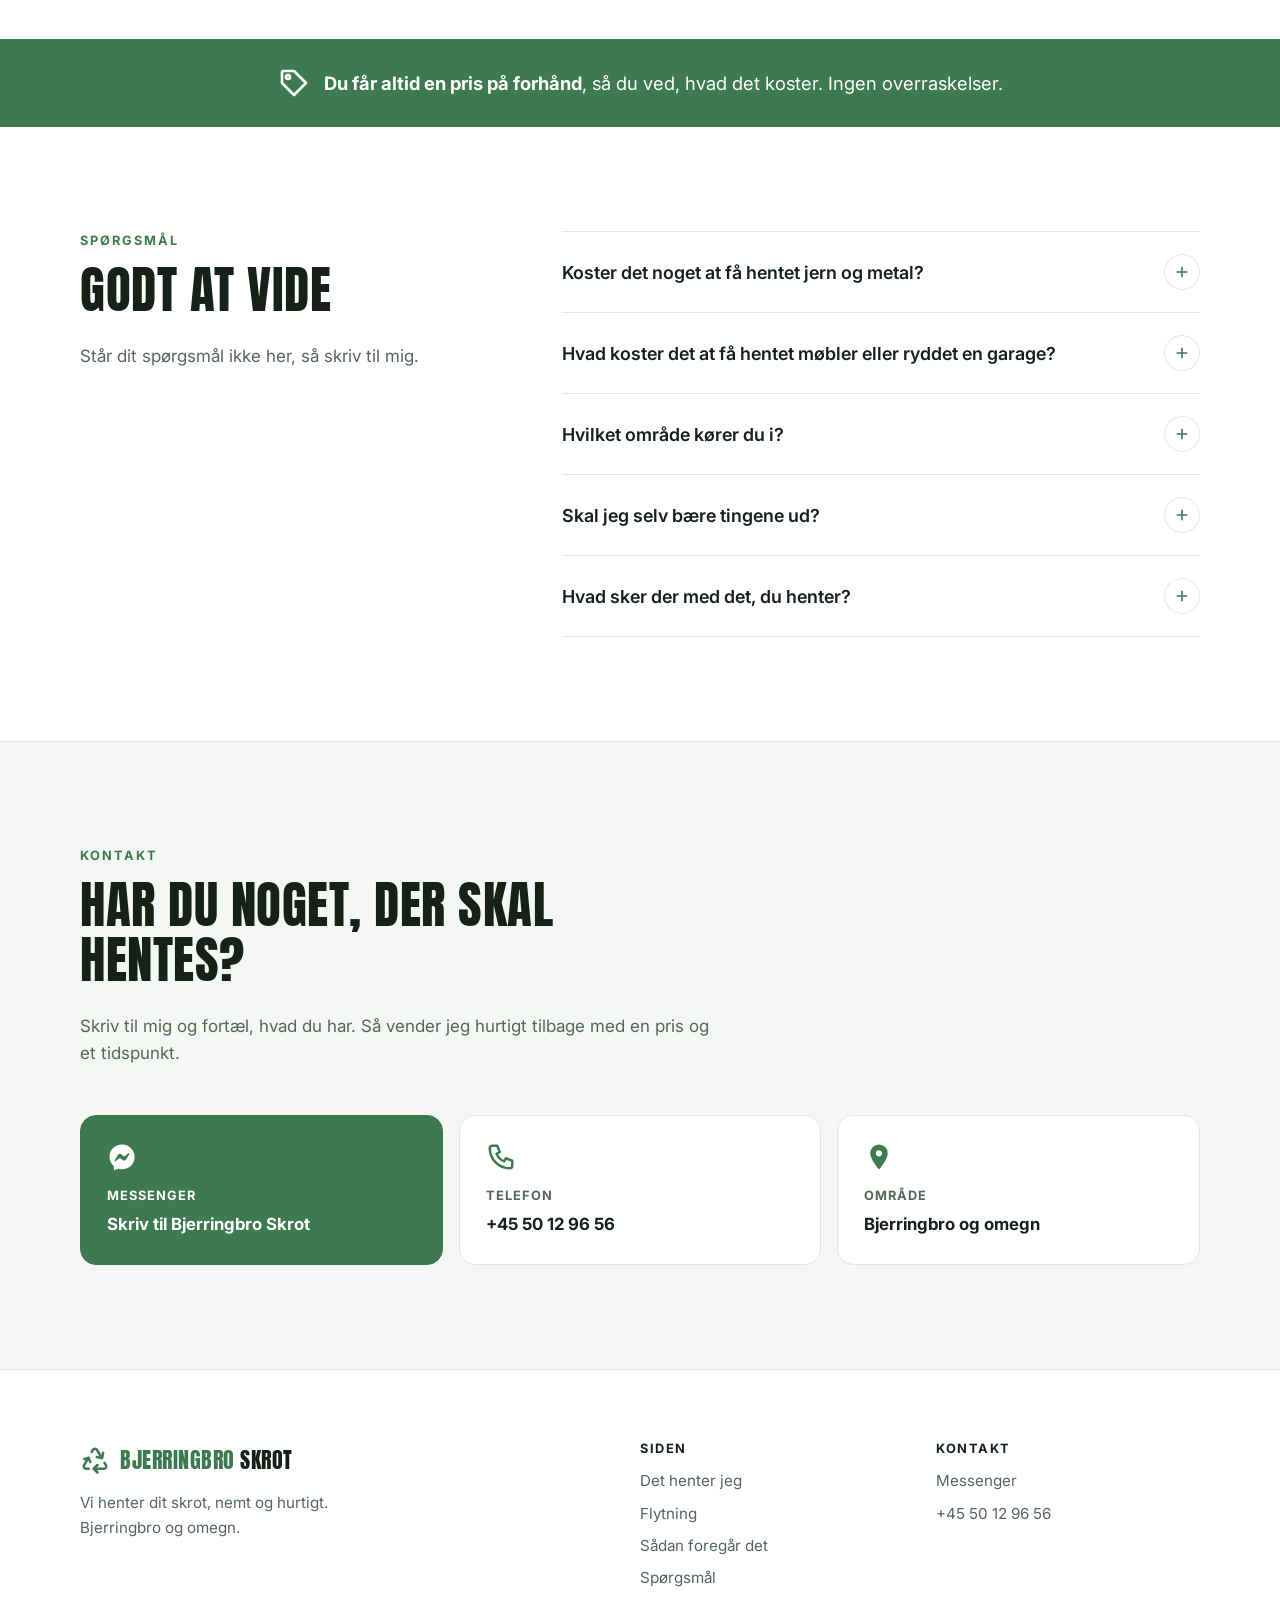
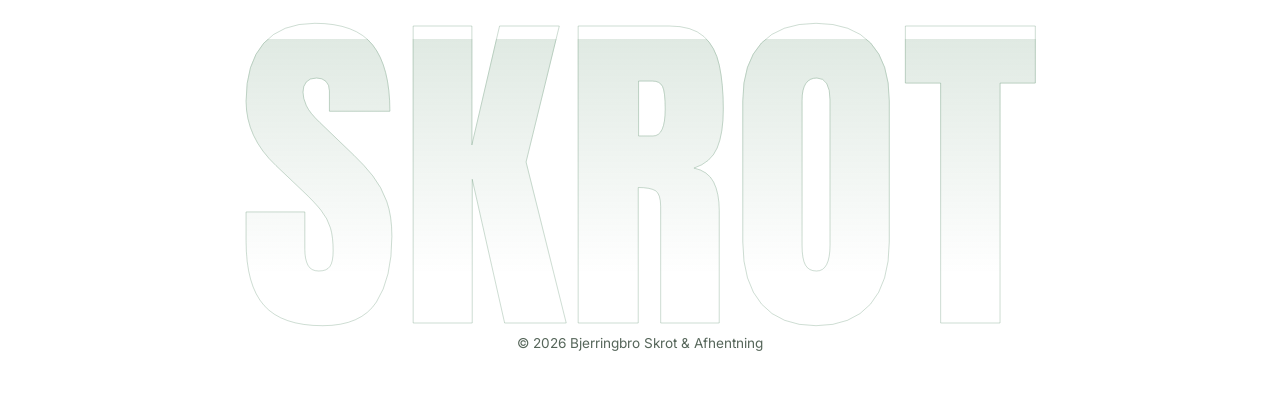
==== commit 2244eb78: "Hvidt design med afdæmpet grøn Skifter fra sort/neon til hvid baggrund med en roligere skovgrøn (#3d" ====
--- a/index.html
+++ b/index.html
@@ -10,7 +10,7 @@
   <meta property="og:type" content="website">
   <meta property="og:image" content="assets/banner.jpg">
   <meta property="og:locale" content="da_DK">
-  <meta name="theme-color" content="#0a0d0a">
+  <meta name="theme-color" content="#ffffff">
   <link rel="icon" href="assets/favicon.svg" type="image/svg+xml">
   <link rel="preconnect" href="https://fonts.googleapis.com">
   <link rel="preconnect" href="https://fonts.gstatic.com" crossorigin>
--- a/styles.css
+++ b/styles.css
@@ -1,15 +1,15 @@
 /* Bjerringbro Skrot & Afhentning – farver øverst */
 :root {
-  --bg: #0a0d0a;
-  --bg-alt: #101510;
-  --surface: #151c15;
-  --border: #243024;
-  --text: #eef3ee;
-  --muted: #a7b3a7;
-  --neon: #39ff14;
-  --neon-2: #7dff3a;
-  --neon-dim: rgba(57, 255, 20, 0.14);
-  --on-neon: #061006;
+  --bg: #ffffff;
+  --bg-alt: #f4f7f3;
+  --surface: #ffffff;
+  --border: #e1e8df;
+  --text: #16211a;
+  --muted: #56665a;
+  --neon: #3d7a4f;
+  --neon-2: #5c9a6c;
+  --neon-dim: rgba(61, 122, 79, 0.1);
+  --on-neon: #ffffff;
   --radius: 16px;
   --max: 1160px;
   --gutter: 20px;
@@ -41,7 +41,7 @@
 [hidden] { display: none !important; }
 
 .container { width: 100%; max-width: var(--max); margin: 0 auto; padding: 0 var(--gutter); }
-.neon { display: block; color: var(--neon); text-shadow: 0 0 28px rgba(57, 255, 20, .45); }
+.neon { display: block; color: var(--neon); }
 
 .skip { position: absolute; left: 12px; top: -60px; z-index: 100; background: var(--neon); color: var(--on-neon); padding: 10px 16px; border-radius: 10px; font-weight: 700; }
 .skip:focus { top: 12px; }
@@ -52,7 +52,7 @@
   padding-top: env(safe-area-inset-top, 0px);
   transition: background-color .35s var(--ease-out), box-shadow .35s var(--ease-out);
 }
-.site-header.is-solid { background: rgba(10, 13, 10, .9); backdrop-filter: blur(12px); -webkit-backdrop-filter: blur(12px); box-shadow: 0 1px 0 var(--border); }
+.site-header.is-solid { background: rgba(255, 255, 255, .92); backdrop-filter: blur(12px); -webkit-backdrop-filter: blur(12px); box-shadow: 0 1px 0 var(--border); }
 .header-inner { display: flex; align-items: center; justify-content: space-between; height: 72px; gap: 16px; }
 .brand { display: inline-flex; align-items: center; gap: 10px; color: var(--text); text-decoration: none; font-family: Anton, Impact, sans-serif; font-size: 1.4rem; text-transform: uppercase; letter-spacing: .5px; }
 .brand strong { font-weight: 400; color: var(--neon); }
@@ -73,6 +73,7 @@
 .btn svg { width: 22px; height: 22px; }
 .btn:active { transform: scale(.97); }
 .btn-primary { background: var(--neon); color: var(--on-neon); }
+.btn-primary:hover { background: #336a43; }
 .btn-ghost { border-color: var(--neon); color: var(--neon); }
 .btn-small { min-height: 40px; padding: 0 18px; background: var(--neon); color: var(--on-neon); }
 .btn:focus-visible, a:focus-visible, summary:focus-visible { outline: 3px solid var(--neon-2); outline-offset: 3px; }
@@ -85,13 +86,13 @@
   border: 1px solid var(--border);
   padding: 128px 0 88px;
   background:
-    radial-gradient(900px 480px at 85% 0%, rgba(57,255,20,.16), transparent 60%),
-    radial-gradient(600px 400px at 0% 100%, rgba(57,255,20,.08), transparent 60%),
-    linear-gradient(160deg, #0b100b 0%, #0f170f 100%);
+    radial-gradient(900px 480px at 85% 0%, rgba(61,122,79,.12), transparent 60%),
+    radial-gradient(600px 400px at 0% 100%, rgba(61,122,79,.06), transparent 60%),
+    linear-gradient(160deg, #f6faf5 0%, #edf4ec 100%);
 }
 .hero-frame::before {
   content: ""; position: absolute; inset: 0; pointer-events: none; opacity: .5;
-  background-image: linear-gradient(rgba(57,255,20,.05) 1px, transparent 1px), linear-gradient(90deg, rgba(57,255,20,.05) 1px, transparent 1px);
+  background-image: linear-gradient(rgba(61,122,79,.06) 1px, transparent 1px), linear-gradient(90deg, rgba(61,122,79,.06) 1px, transparent 1px);
   background-size: 48px 48px;
   mask-image: linear-gradient(180deg, #000 0%, transparent 85%);
   -webkit-mask-image: linear-gradient(180deg, #000 0%, transparent 85%);
@@ -106,8 +107,8 @@
 .hero-points svg { color: var(--neon); width: 18px; height: 18px; }
 .hero-media img {
   border-radius: 20px;
-  border: 2px solid var(--neon);
-  box-shadow: 0 0 0 6px rgba(57,255,20,.08), 0 30px 70px rgba(0,0,0,.6), 0 0 70px rgba(57,255,20,.2);
+  border: 1px solid var(--border);
+  box-shadow: 0 30px 60px rgba(22,33,26,.18), 0 8px 18px rgba(22,33,26,.08);
   transform: rotate(1.5deg);
 }
 
@@ -117,7 +118,7 @@
   overflow: hidden; background: var(--neon); color: var(--on-neon);
   padding: 14px 0;
   transform: rotate(-1.2deg) scale(1.03);
-  box-shadow: 0 0 60px rgba(57,255,20,.25);
+  box-shadow: 0 12px 30px rgba(61,122,79,.18);
 }
 .marquee-row { display: flex; width: max-content; align-items: center; gap: 28px; will-change: transform; }
 .marquee-row span { font-family: Anton, Impact, sans-serif; text-transform: uppercase; font-size: clamp(1.8rem, 4vw, 3rem); line-height: 1; letter-spacing: .5px; }
@@ -133,17 +134,16 @@
 /* Cards */
 .cards { display: grid; grid-template-columns: repeat(3, 1fr); gap: 20px; }
 .card {
-  position: relative;
+  position: relative; box-shadow: 0 1px 2px rgba(22,33,26,.04);
   background: var(--surface); border: 1px solid var(--border); border-radius: var(--radius);
   padding: 30px; transition: border-color .25s, transform .25s var(--ease-out), opacity .9s var(--ease-out);
 }
 .card p { color: var(--muted); margin: 0; }
-.card-featured { border-color: var(--neon); background: linear-gradient(160deg, rgba(57,255,20,.14), var(--surface) 60%); }
+.card-featured { border-color: var(--neon); background: linear-gradient(160deg, rgba(61,122,79,.08), var(--surface) 60%); }
 .card-icon {
   width: 60px; height: 60px; border-radius: 50%;
   display: grid; place-items: center; margin-bottom: 20px;
-  border: 2px solid var(--neon); color: var(--text);
-  box-shadow: 0 0 18px rgba(57,255,20,.25) inset;
+  border: 0; color: var(--neon); background: var(--neon-dim);
 }
 .card-icon svg { width: 28px; height: 28px; }
 .badge { position: absolute; top: 22px; right: 22px; background: var(--neon); color: var(--on-neon); font-weight: 800; font-size: .72rem; text-transform: uppercase; letter-spacing: 1px; padding: 4px 10px; border-radius: 999px; }
@@ -157,7 +157,7 @@
 .checklist li { position: relative; padding-left: 38px; font-weight: 500; }
 .checklist li::before {
   content: ""; position: absolute; left: 0; top: 1px; width: 24px; height: 24px; border-radius: 7px;
-  background: var(--neon) url("data:image/svg+xml,%3Csvg xmlns='http://www.w3.org/2000/svg' viewBox='0 0 24 24'%3E%3Cpath fill='none' stroke='%23061006' stroke-width='3.2' stroke-linecap='round' stroke-linejoin='round' d='m5 12.5 4.5 4.5L19 7.5'/%3E%3C/svg%3E") center / 16px no-repeat;
+  background: var(--neon) url("data:image/svg+xml,%3Csvg xmlns='http://www.w3.org/2000/svg' viewBox='0 0 24 24'%3E%3Cpath fill='none' stroke='%23ffffff' stroke-width='3.2' stroke-linecap='round' stroke-linejoin='round' d='m5 12.5 4.5 4.5L19 7.5'/%3E%3C/svg%3E") center / 16px no-repeat;
 }
 
 /* Trin */
@@ -185,7 +185,7 @@
 .faq-item summary::-webkit-details-marker { display: none; }
 .faq-item summary::after {
   content: ""; flex: none; width: 36px; height: 36px; border-radius: 50%;
-  background: var(--surface) url("data:image/svg+xml,%3Csvg xmlns='http://www.w3.org/2000/svg' viewBox='0 0 20 20'%3E%3Cpath d='M10 4v12M4 10h12' stroke='%2339ff14' stroke-width='2' stroke-linecap='round'/%3E%3C/svg%3E") center / 16px no-repeat;
+  background: var(--surface) url("data:image/svg+xml,%3Csvg xmlns='http://www.w3.org/2000/svg' viewBox='0 0 20 20'%3E%3Cpath d='M10 4v12M4 10h12' stroke='%233d7a4f' stroke-width='2' stroke-linecap='round'/%3E%3C/svg%3E") center / 16px no-repeat;
   box-shadow: inset 0 0 0 1px var(--border);
   transition: transform .3s var(--ease-out), background-color .2s;
 }
@@ -217,8 +217,8 @@
 .footer-mark {
   margin: 48px 0 0; text-align: center; line-height: .8;
   font-family: Anton, Impact, sans-serif; font-size: clamp(6rem, 27vw, 22rem); letter-spacing: 2px;
-  color: transparent; -webkit-text-stroke: 1px rgba(57,255,20,.35);
-  background: linear-gradient(180deg, rgba(57,255,20,.22), transparent 85%); -webkit-background-clip: text; background-clip: text;
+  color: transparent; -webkit-text-stroke: 1px rgba(61,122,79,.25);
+  background: linear-gradient(180deg, rgba(61,122,79,.16), transparent 85%); -webkit-background-clip: text; background-clip: text;
   -webkit-user-select: none; user-select: none;
 }
 .footer-bottom { margin: 18px 0 0; font-size: .85rem; text-align: center; }
@@ -229,7 +229,7 @@
 /* Hover kun hvor man kan hover */
 @media (hover: hover) and (pointer: fine) {
   .nav a:not(.btn):hover { color: var(--neon); background: var(--neon-dim); }
-  .btn-primary:hover { transform: translateY(-2px); box-shadow: 0 10px 30px rgba(57, 255, 20, .35); }
+  .btn-primary:hover { transform: translateY(-2px); box-shadow: 0 10px 24px rgba(61, 122, 79, .3); }
   .btn-ghost:hover { background: var(--neon-dim); }
   .card:hover, a.contact-card:hover { border-color: var(--neon); transform: translateY(-4px); }
   .faq-item summary:hover::after { background-color: var(--neon-dim); }
@@ -259,7 +259,7 @@
   .action-bar {
     display: flex; gap: 8px; position: fixed; z-index: 40; left: 0; right: 0; bottom: 0;
     padding: 10px 12px calc(10px + env(safe-area-inset-bottom, 0px));
-    background: rgba(10, 13, 10, .94); box-shadow: 0 -1px 0 var(--border);
+    background: rgba(255, 255, 255, .95); box-shadow: 0 -1px 0 var(--border);
     backdrop-filter: blur(12px); -webkit-backdrop-filter: blur(12px);
     transform: translateY(110%); transition: transform .35s var(--ease-out);
   }
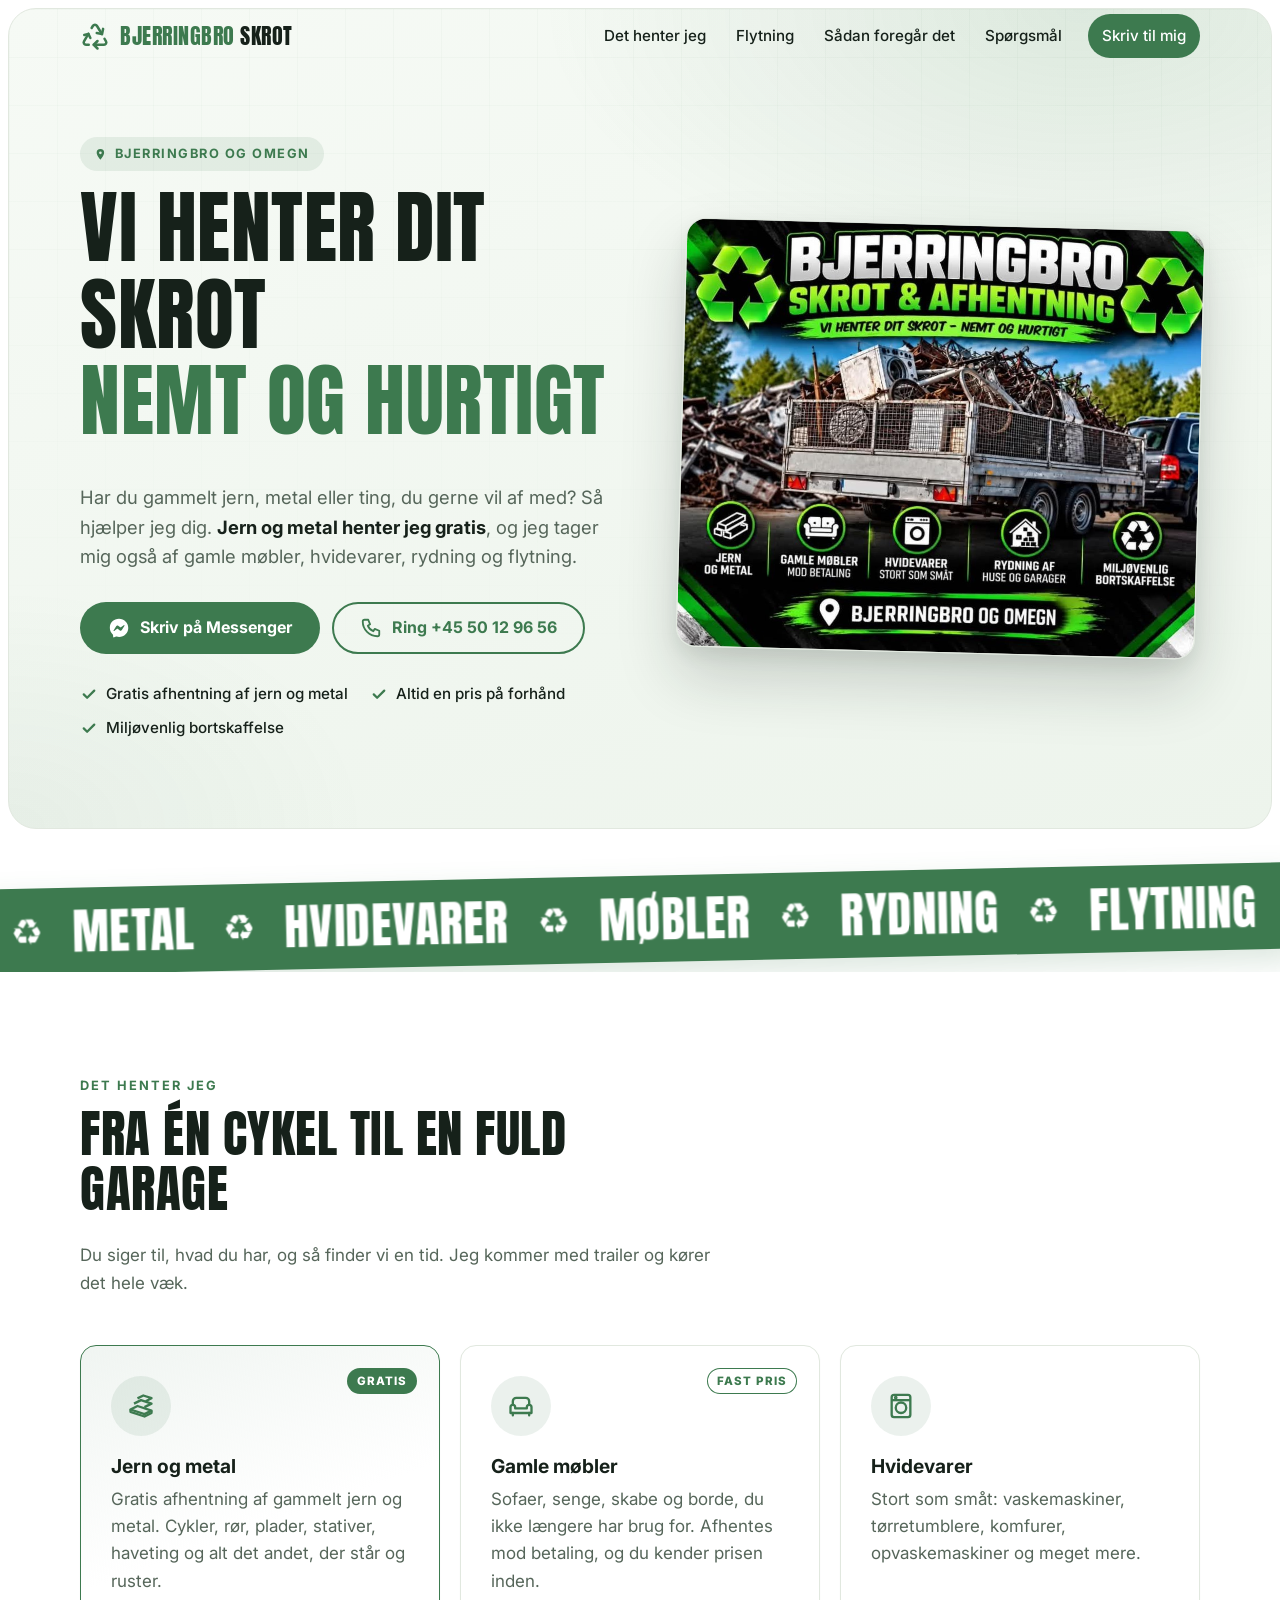
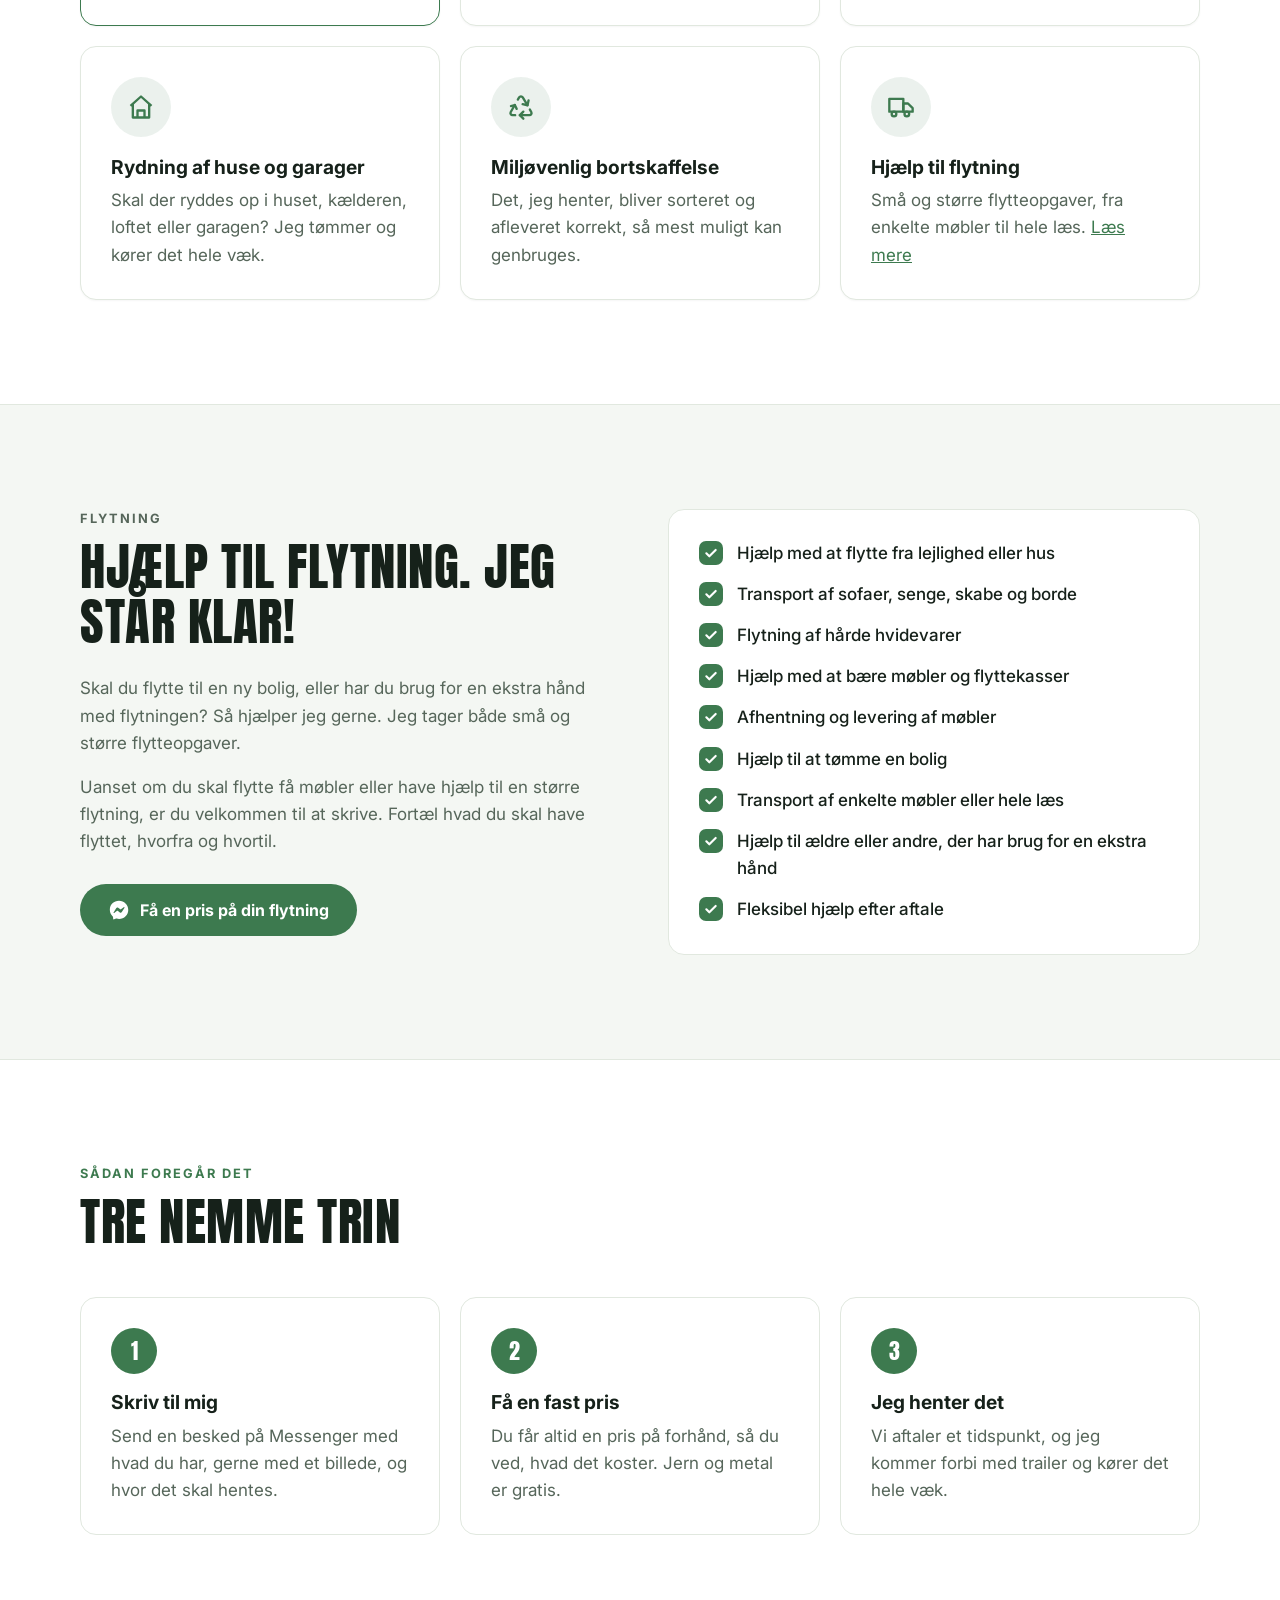
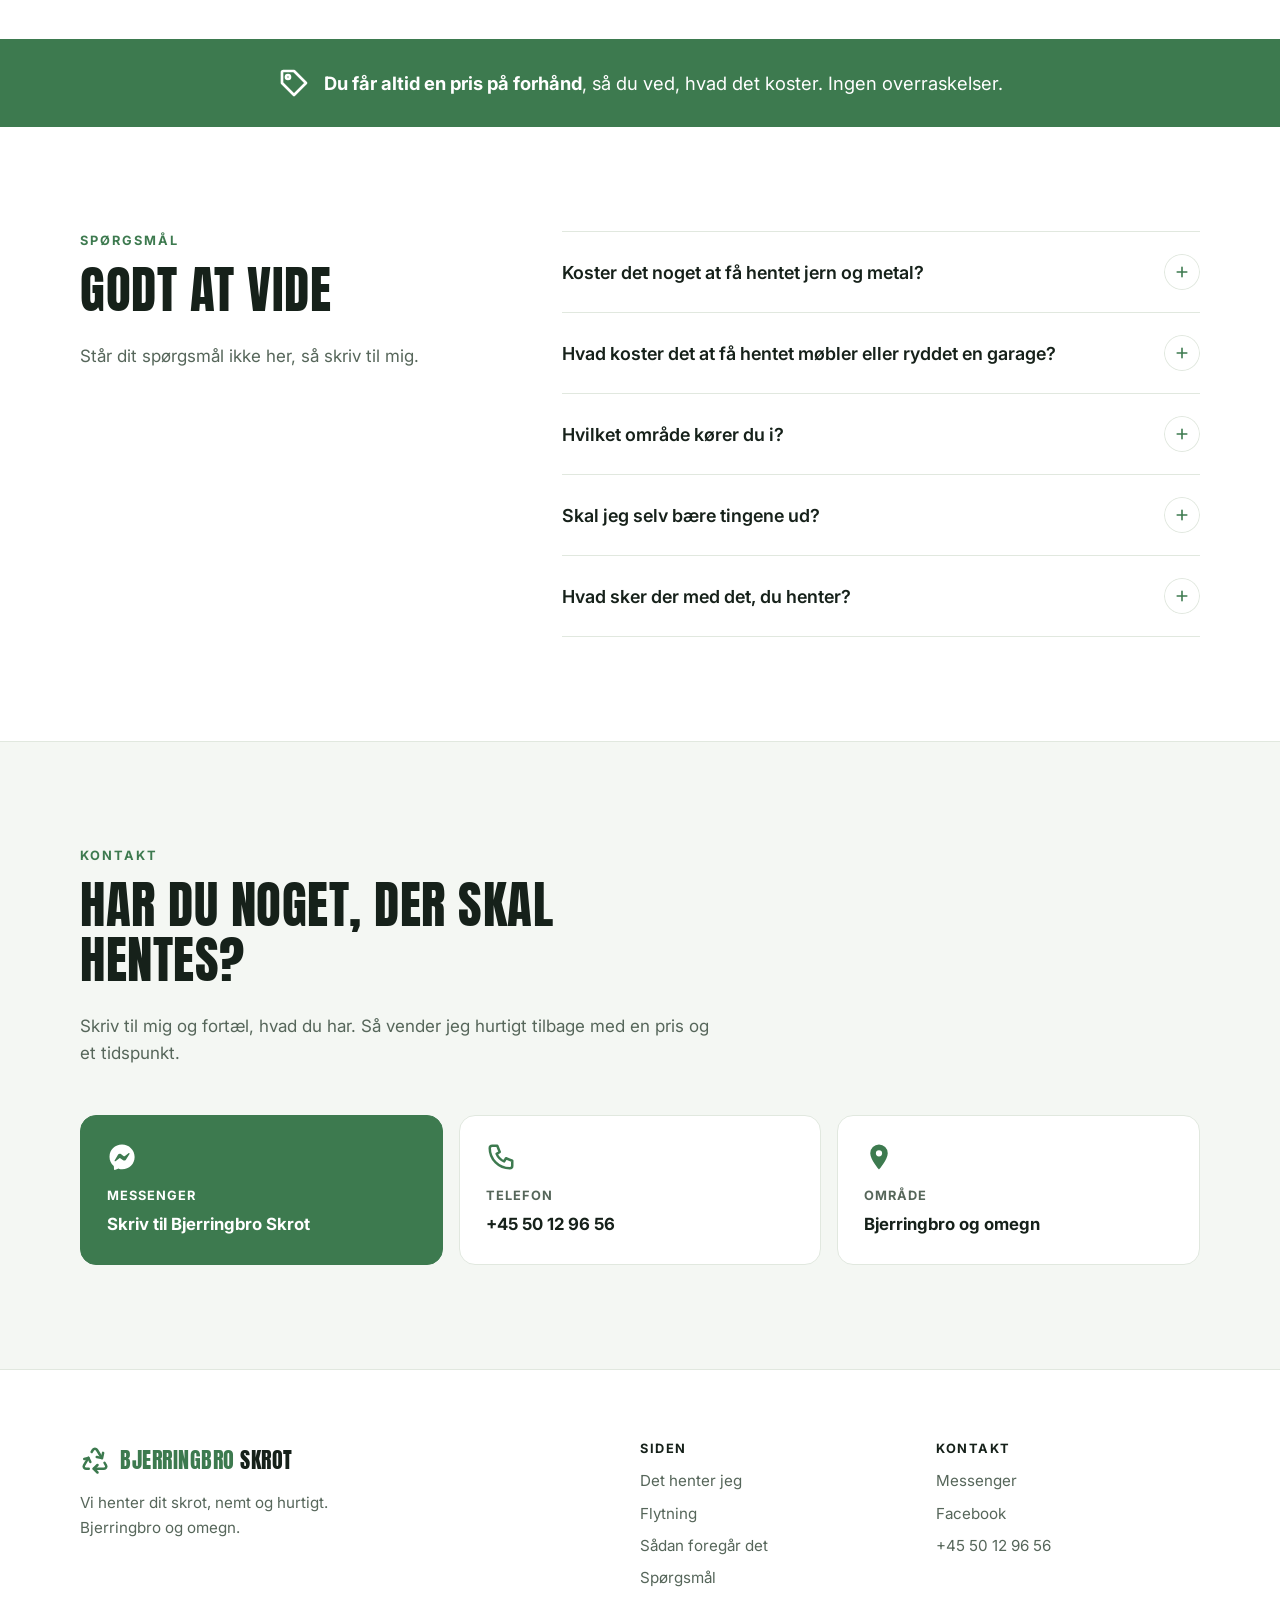
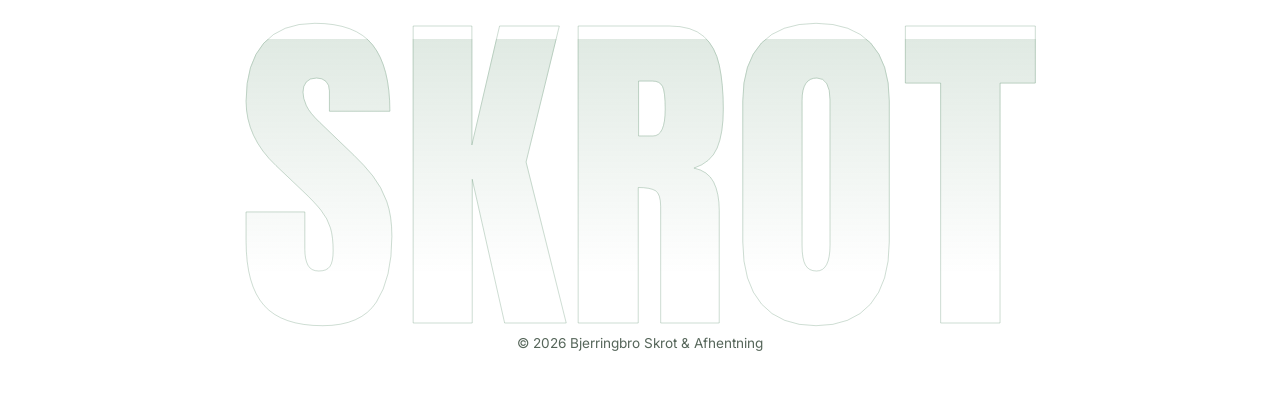
==== commit 43066885: "Tilføj Messenger- og Facebook-link Co-Authored-By: Claude Opus 5.5 <noreply@anthropic.com> Claude-Se" ====
--- a/index.html
+++ b/index.html
@@ -25,6 +25,7 @@
     "description": "Gratis afhentning af jern og metal. Afhentning af gamle møbler og hvidevarer, rydning af huse og garager og hjælp til flytning.",
     "telephone": "+45 50 12 96 56",
     "areaServed": "Bjerringbro og omegn",
+    "sameAs": ["https://www.facebook.com/profile.php?id=61595719481223"],
     "address": { "@type": "PostalAddress", "addressLocality": "Bjerringbro", "addressCountry": "DK" },
     "slogan": "Vi henter dit skrot, nemt og hurtigt."
   }
@@ -288,6 +289,7 @@
           <h3>Kontakt</h3>
           <ul>
             <li><a href="#" data-messenger>Messenger</a></li>
+            <li><a href="#" data-facebook>Facebook</a></li>
             <li data-phone-item hidden><a href="#" data-phone><span data-phone-text></span></a></li>
             <li data-email-item hidden><a href="#" data-email><span data-email-text></span></a></li>
           </ul>
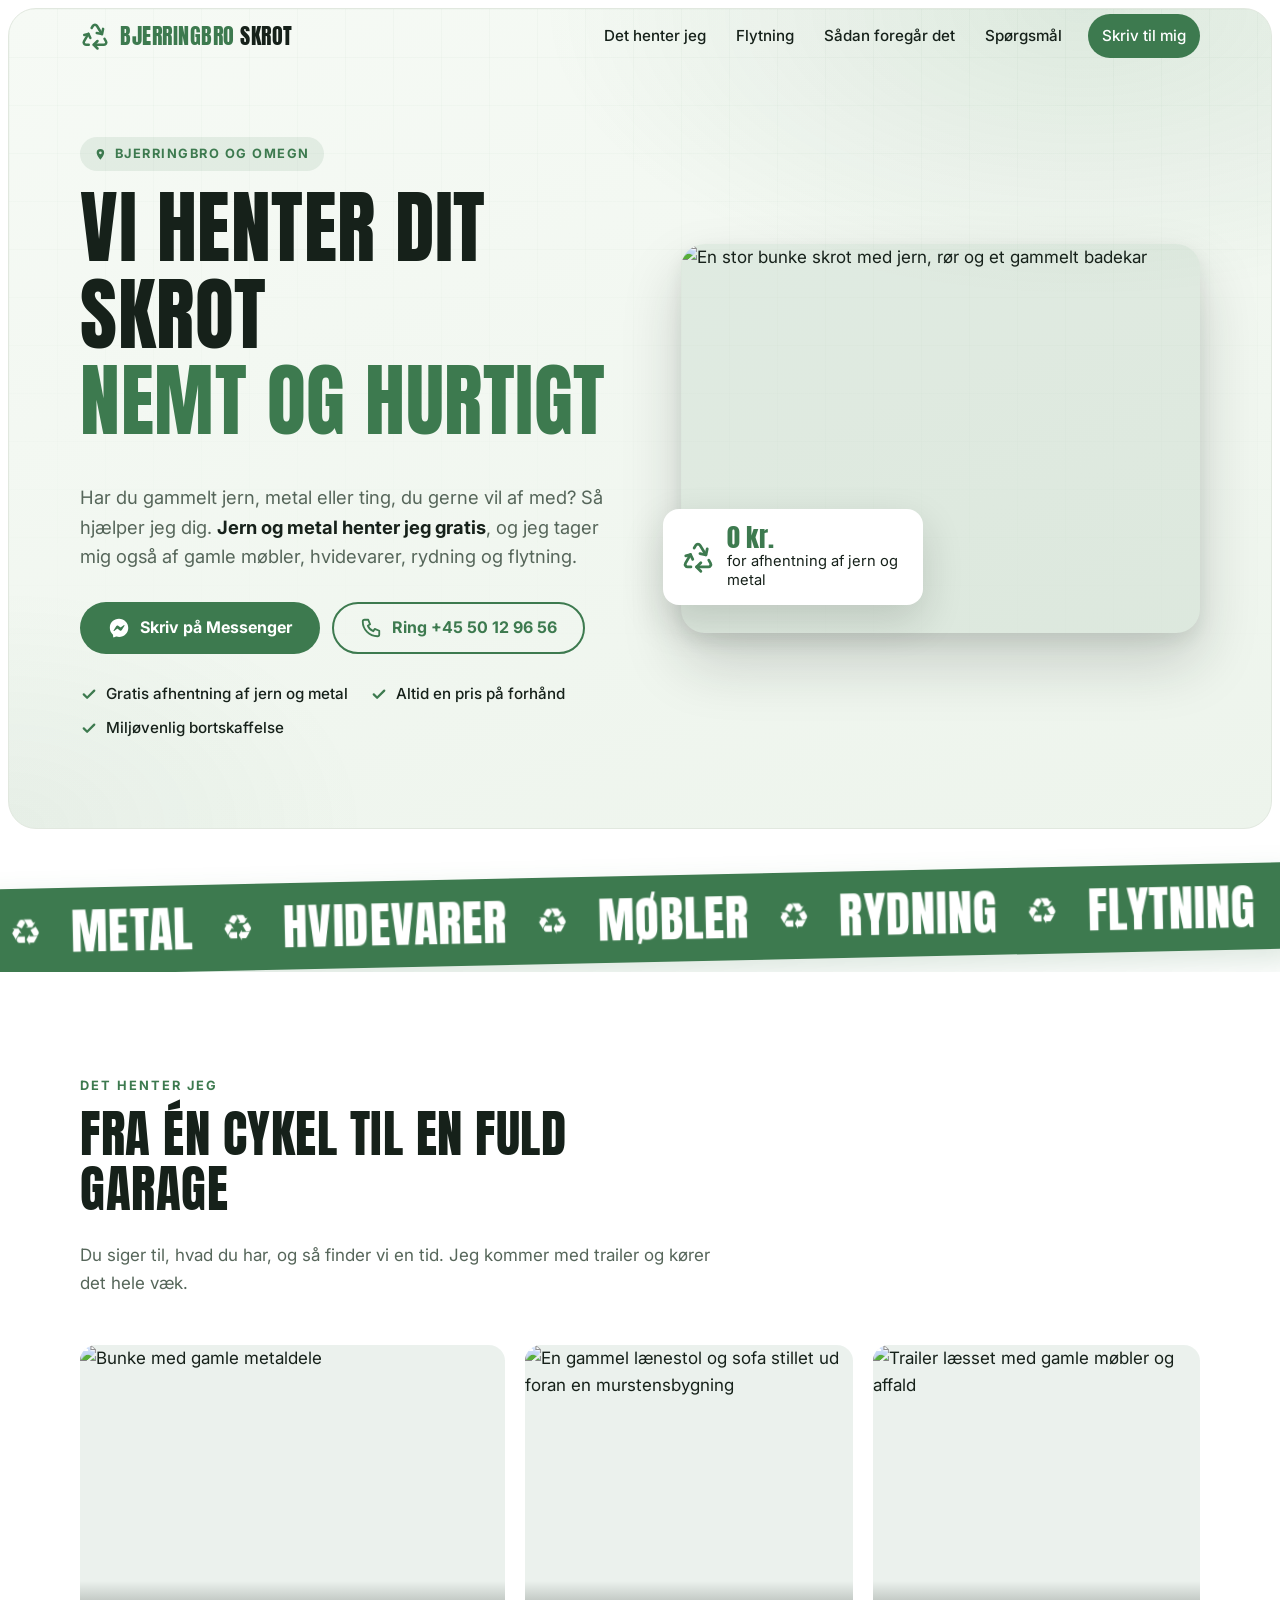
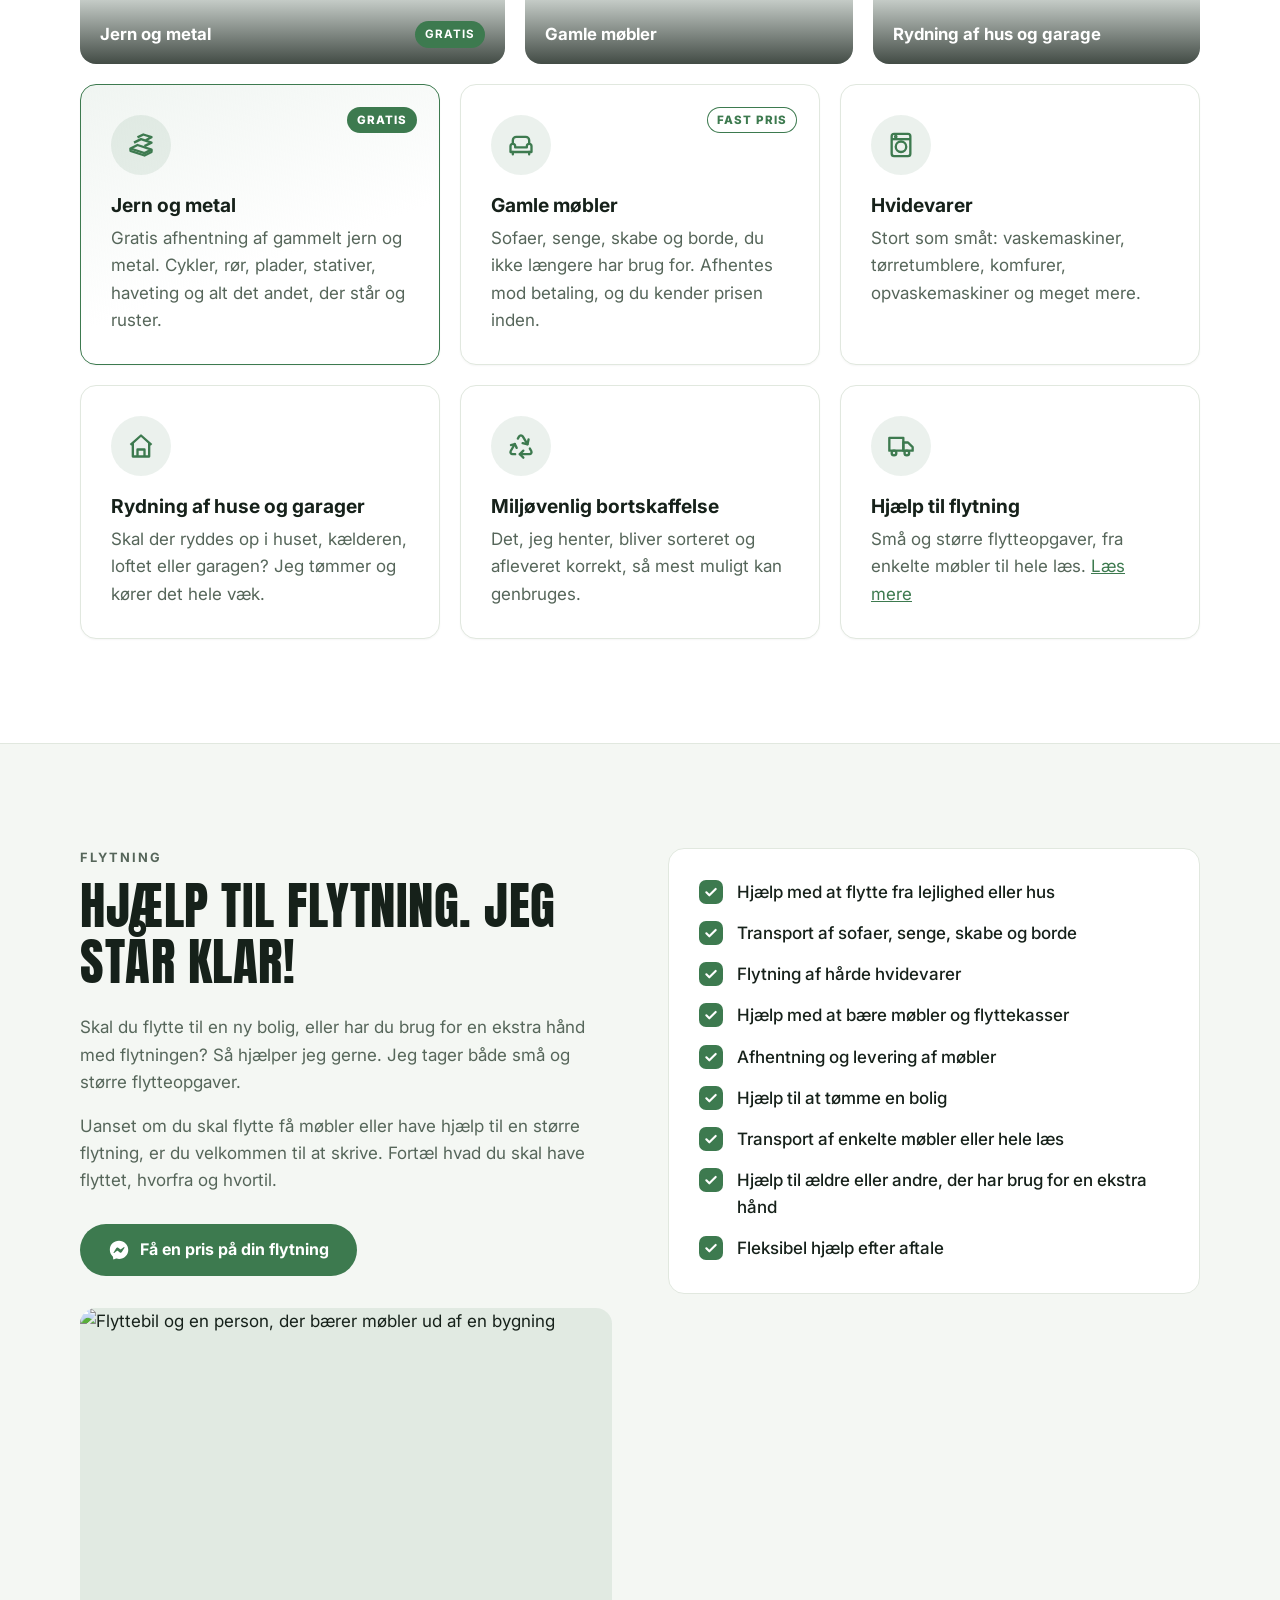
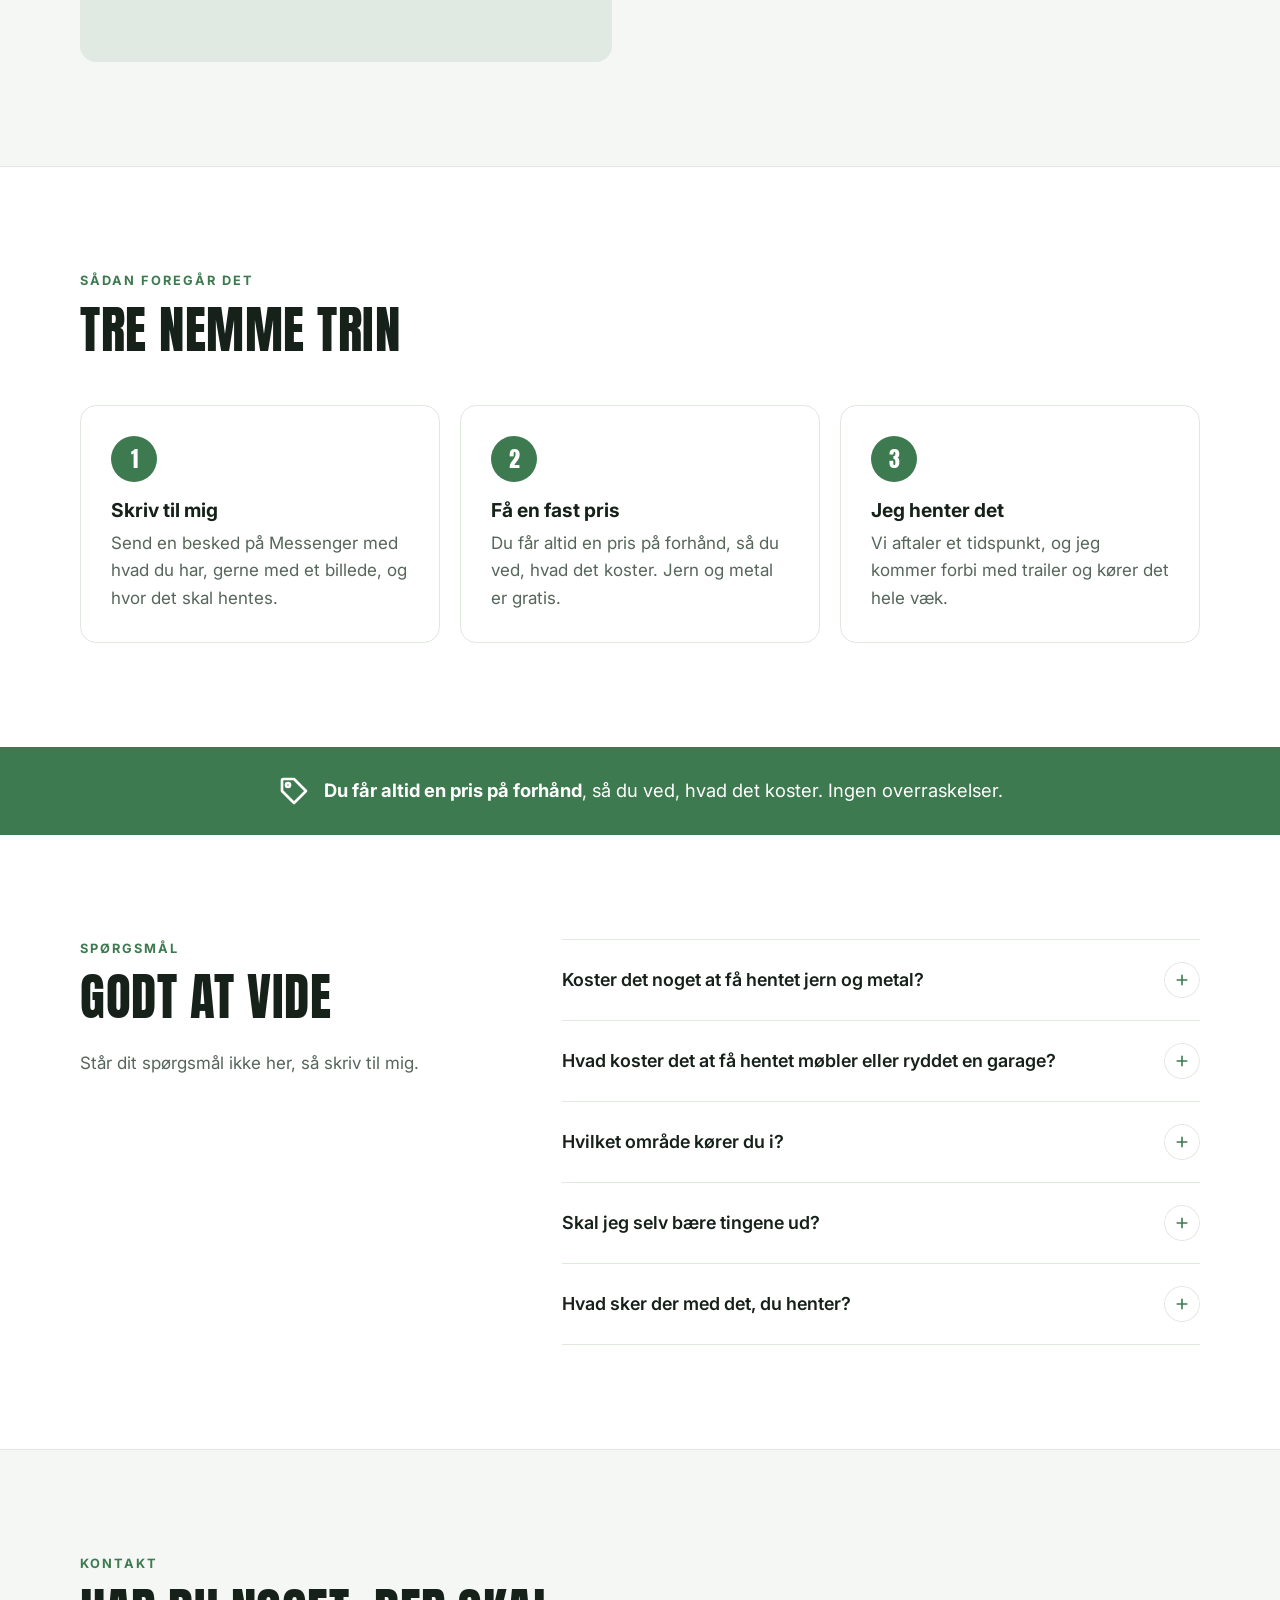
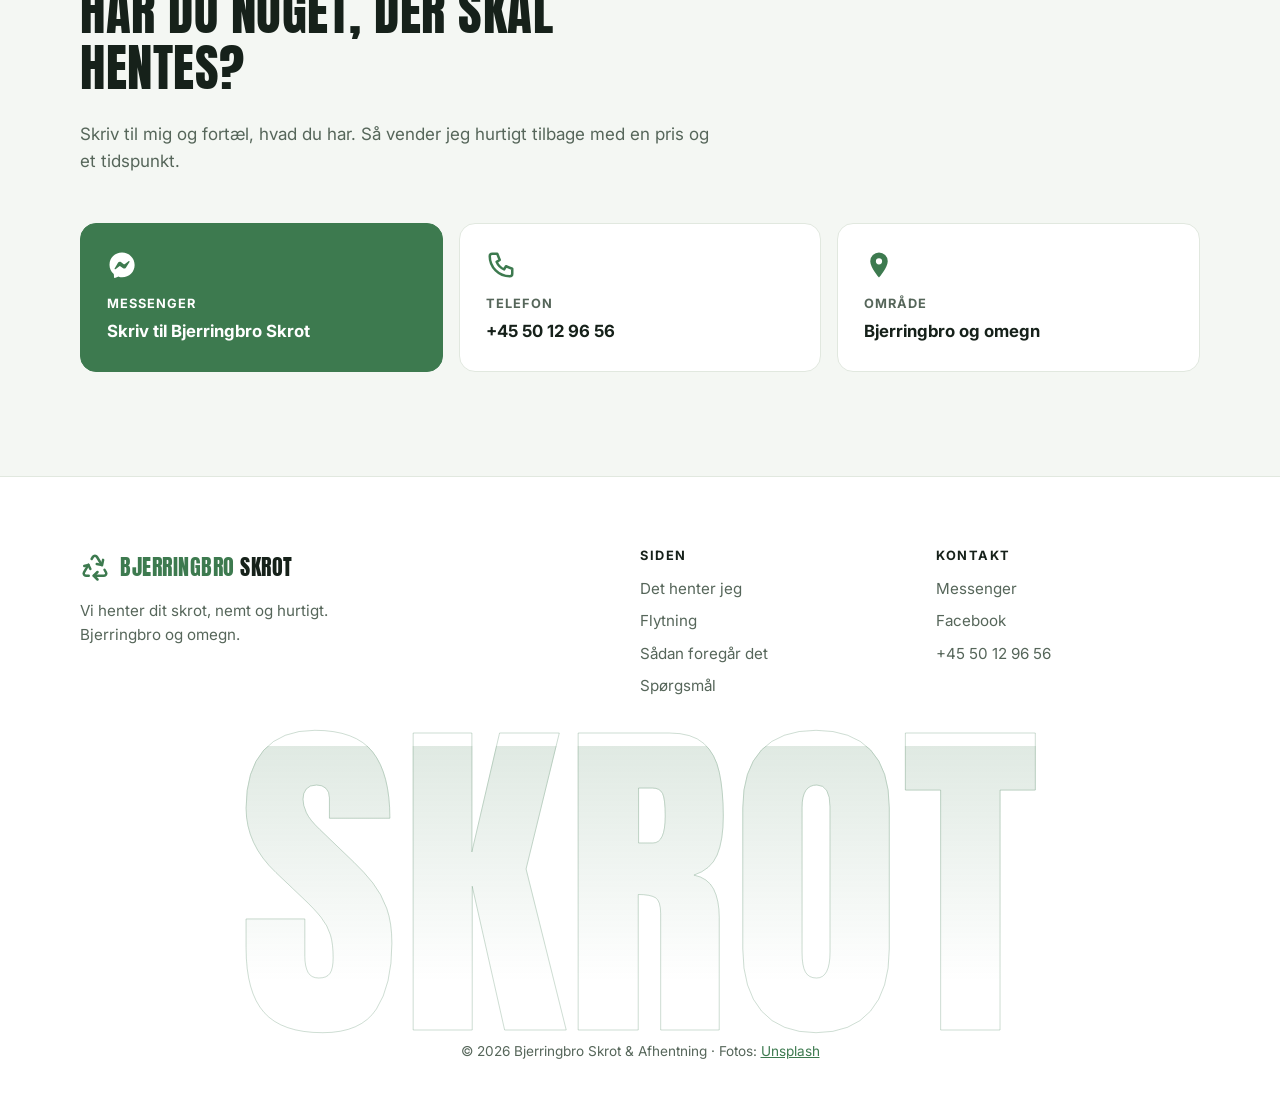
==== commit 11f2d474: "Skift Facebook-banneret ud med gratis Unsplash-fotos Fem fotos under Unsplash-licensen: forside, tre" ====
--- a/index.html
+++ b/index.html
@@ -8,7 +8,7 @@
   <meta property="og:title" content="Bjerringbro Skrot &amp; Afhentning">
   <meta property="og:description" content="Gratis afhentning af jern og metal i Bjerringbro og omegn. Vi henter dit skrot, nemt og hurtigt.">
   <meta property="og:type" content="website">
-  <meta property="og:image" content="assets/banner.jpg">
+  <meta property="og:image" content="https://images.unsplash.com/photo-1785900976828-9d67c8b24134?auto=format&fit=crop&w=1200&q=75">
   <meta property="og:locale" content="da_DK">
   <meta name="theme-color" content="#ffffff">
   <link rel="icon" href="assets/favicon.svg" type="image/svg+xml">
@@ -76,10 +76,16 @@
               <li><svg viewBox="0 0 24 24" aria-hidden="true"><use href="#i-check"/></svg> Miljøvenlig bortskaffelse</li>
             </ul>
           </div>
-          <div class="hero-media" data-reveal>
-            <img src="assets/banner.jpg" width="946" height="782" fetchpriority="high"
-                 alt="Bjerringbro Skrot & Afhentning: trailer fyldt med skrot, en vaskemaskine og cykler. Jern og metal, gamle møbler mod betaling, hvidevarer stort som småt, rydning af huse og garager og miljøvenlig bortskaffelse.">
-          </div>
+          <figure class="hero-media" data-reveal>
+            <img src="https://images.unsplash.com/photo-1785900976828-9d67c8b24134?auto=format&fit=crop&w=1400&q=75"
+                 srcset="https://images.unsplash.com/photo-1785900976828-9d67c8b24134?auto=format&fit=crop&w=800&q=75 800w, https://images.unsplash.com/photo-1785900976828-9d67c8b24134?auto=format&fit=crop&w=1400&q=75 1400w"
+                 sizes="(max-width: 960px) 100vw, 560px" width="1400" height="1050" fetchpriority="high"
+                 alt="En stor bunke skrot med jern, rør og et gammelt badekar">
+            <figcaption class="hero-badge">
+              <svg viewBox="0 0 24 24" aria-hidden="true"><use href="#i-recycle"/></svg>
+              <span><strong>0 kr.</strong> for afhentning af jern og metal</span>
+            </figcaption>
+          </figure>
         </div>
       </div>
     </section>
@@ -100,6 +106,20 @@
           <h2>Fra én cykel til en fuld garage</h2>
           <p>Du siger til, hvad du har, og så finder vi en tid. Jeg kommer med trailer og kører det hele væk.</p>
         </header>
+        <div class="gallery" data-reveal>
+          <figure>
+            <img src="https://images.unsplash.com/photo-1723365316514-8509dea457f2?auto=format&fit=crop&w=900&q=75" width="900" height="675" loading="lazy" alt="Bunke med gamle metaldele">
+            <figcaption>Jern og metal <span>Gratis</span></figcaption>
+          </figure>
+          <figure>
+            <img src="https://images.unsplash.com/photo-1772057593098-edb9b9429059?auto=format&fit=crop&w=900&q=75" width="900" height="675" loading="lazy" alt="En gammel lænestol og sofa stillet ud foran en murstensbygning">
+            <figcaption>Gamle møbler</figcaption>
+          </figure>
+          <figure>
+            <img src="https://images.unsplash.com/photo-1772544376426-6a42f1dfa74a?auto=format&fit=crop&w=900&q=75" width="900" height="675" loading="lazy" alt="Trailer læsset med gamle møbler og affald">
+            <figcaption>Rydning af hus og garage</figcaption>
+          </figure>
+        </div>
         <div class="cards">
           <article class="card card-featured" data-reveal>
             <span class="badge">Gratis</span>
@@ -149,6 +169,9 @@
             <svg viewBox="0 0 24 24" aria-hidden="true"><use href="#i-messenger"/></svg>
             Få en pris på din flytning
           </a>
+          <figure class="split-photo">
+            <img src="https://images.unsplash.com/photo-1783473007464-1dbf2ff30dec?auto=format&fit=crop&w=1000&q=75" width="1000" height="667" loading="lazy" alt="Flyttebil og en person, der bærer møbler ud af en bygning">
+          </figure>
         </div>
         <ul class="checklist" data-reveal>
           <li>Hjælp med at flytte fra lejlighed eller hus</li>
@@ -296,7 +319,7 @@
         </div>
       </div>
       <p class="footer-mark" aria-hidden="true">SKROT</p>
-      <p class="footer-bottom">&copy; <span id="year">2026</span> Bjerringbro Skrot &amp; Afhentning</p>
+      <p class="footer-bottom">&copy; <span id="year">2026</span> Bjerringbro Skrot &amp; Afhentning · Fotos: <a href="https://unsplash.com" target="_blank" rel="noopener">Unsplash</a></p>
     </div>
   </footer>
 
--- a/styles.css
+++ b/styles.css
@@ -105,12 +105,34 @@
 .hero-points { list-style: none; padding: 0; margin: 0; display: flex; flex-wrap: wrap; gap: 10px 22px; }
 .hero-points li { display: flex; align-items: center; gap: 8px; font-weight: 500; font-size: .95rem; }
 .hero-points svg { color: var(--neon); width: 18px; height: 18px; }
+.hero-media { position: relative; margin: 0; }
 .hero-media img {
-  border-radius: 20px;
-  border: 1px solid var(--border);
+  width: 100%; aspect-ratio: 4 / 3; object-fit: cover;
+  border-radius: 24px; background: var(--neon-dim);
   box-shadow: 0 30px 60px rgba(22,33,26,.18), 0 8px 18px rgba(22,33,26,.08);
-  transform: rotate(1.5deg);
-}
+}
+.hero-badge {
+  position: absolute; left: -18px; bottom: 28px;
+  display: flex; align-items: center; gap: 12px; max-width: 260px;
+  background: var(--surface); color: var(--text); border-radius: 16px; padding: 14px 18px;
+  box-shadow: 0 16px 40px rgba(22,33,26,.16); font-size: .92rem; line-height: 1.35;
+}
+.hero-badge svg { width: 34px; height: 34px; color: var(--neon); }
+.hero-badge strong { display: block; font-family: Anton, Impact, sans-serif; font-weight: 400; font-size: 1.6rem; color: var(--neon); line-height: 1.1; }
+
+/* Billeder */
+.gallery { display: grid; grid-template-columns: 1.3fr 1fr 1fr; gap: 20px; margin-bottom: 20px; }
+.gallery figure { position: relative; margin: 0; border-radius: var(--radius); overflow: hidden; background: var(--neon-dim); }
+.gallery img { width: 100%; height: 100%; aspect-ratio: 4 / 3; object-fit: cover; transition: transform .6s var(--ease-out); }
+.gallery figcaption {
+  position: absolute; left: 0; right: 0; bottom: 0; padding: 40px 20px 16px;
+  display: flex; align-items: center; justify-content: space-between; gap: 10px;
+  color: #fff; font-weight: 700; font-size: 1.05rem;
+  background: linear-gradient(180deg, transparent, rgba(10,20,13,.75));
+}
+.gallery figcaption span { background: var(--neon); color: var(--on-neon); font-size: .72rem; text-transform: uppercase; letter-spacing: 1px; padding: 4px 10px; border-radius: 999px; }
+.split-photo { margin: 32px 0 0; border-radius: var(--radius); overflow: hidden; background: var(--neon-dim); }
+.split-photo img { width: 100%; aspect-ratio: 3 / 2; object-fit: cover; }
 
 /* Tekstbånd */
 .marquee-wrap { overflow: hidden; padding: 40px 0 10px; }
@@ -232,6 +254,7 @@
   .btn-primary:hover { transform: translateY(-2px); box-shadow: 0 10px 24px rgba(61, 122, 79, .3); }
   .btn-ghost:hover { background: var(--neon-dim); }
   .card:hover, a.contact-card:hover { border-color: var(--neon); transform: translateY(-4px); }
+  .gallery figure:hover img { transform: scale(1.04); }
   .faq-item summary:hover::after { background-color: var(--neon-dim); }
   .footer-grid ul a:hover { color: var(--neon); }
 }
@@ -239,15 +262,15 @@
 /* Scroll-animationer: indhold er synligt som standard og løftes kun, når JS kører */
 .js [data-reveal] { opacity: 0; transform: translateY(26px); transition: opacity .9s var(--ease-out), transform .9s var(--ease-out); }
 .js [data-reveal].is-in { opacity: 1; transform: none; }
-.js .hero-media[data-reveal].is-in img { animation: tilt-in 1.2s var(--ease-out); }
-@keyframes tilt-in { from { transform: rotate(6deg) scale(.94); } to { transform: rotate(1.5deg); } }
 
 /* Responsive */
 @media (max-width: 960px) {
   .hero-grid, .split, .faq-grid { grid-template-columns: 1fr; gap: 40px; }
   .cards { grid-template-columns: repeat(2, 1fr); }
-  .hero-media img { transform: none; }
-  .js .hero-media[data-reveal].is-in img { animation: none; }
+  .gallery { grid-template-columns: 1fr 1fr; }
+  .gallery figure:first-child { grid-column: 1 / -1; }
+  .gallery figure:first-child img { aspect-ratio: 16 / 9; }
+  .hero-badge { left: 12px; bottom: 12px; }
   .nav a:not(.btn) { display: none; }
   .faq-grid .section-head { margin-bottom: 0; }
 }
@@ -278,7 +301,7 @@
   .hero { padding: 6px; }
   .hero-frame { border-radius: 22px; padding: 104px 0 56px; }
   .section { padding: 72px 0; }
-  .cards { grid-template-columns: 1fr; }
+  .cards, .gallery { grid-template-columns: 1fr; }
   .hero-cta .btn { width: 100%; }
   .brand { font-size: 1.2rem; }
   .brand-icon { width: 26px; height: 26px; }
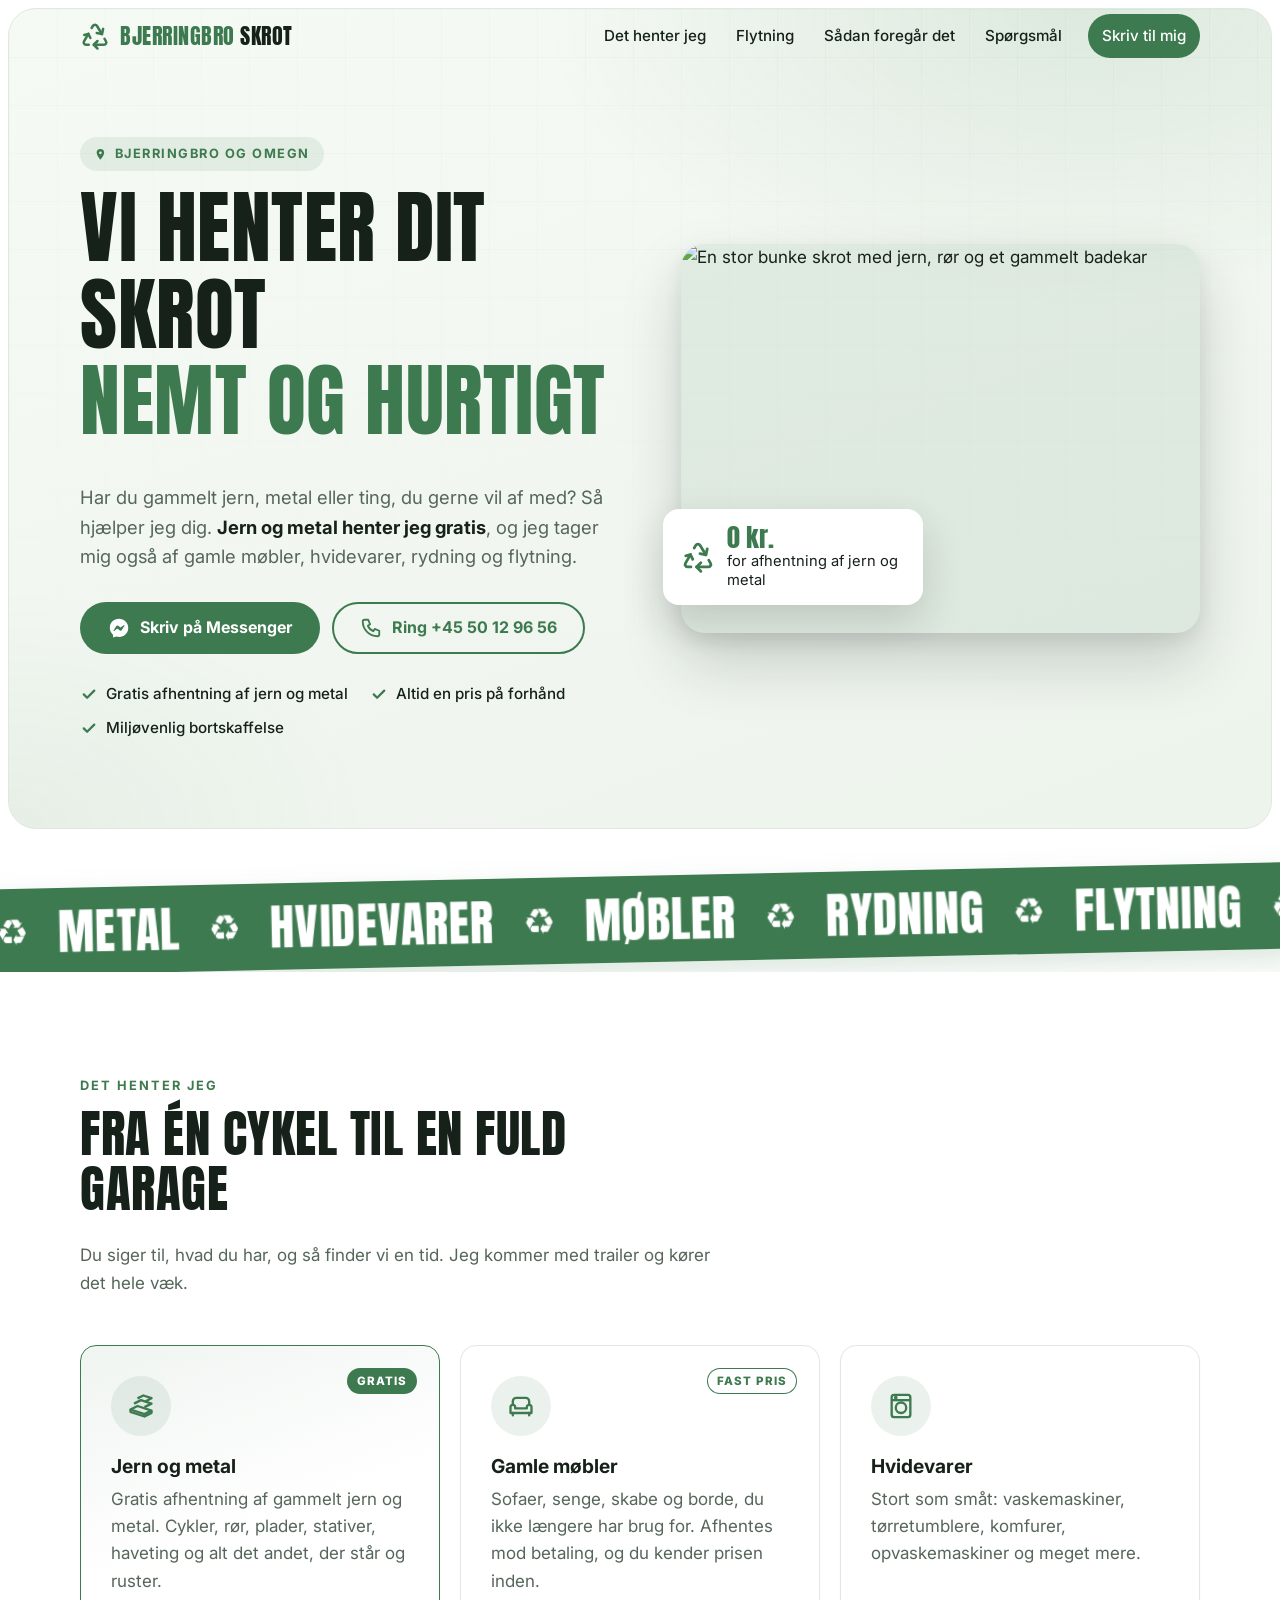
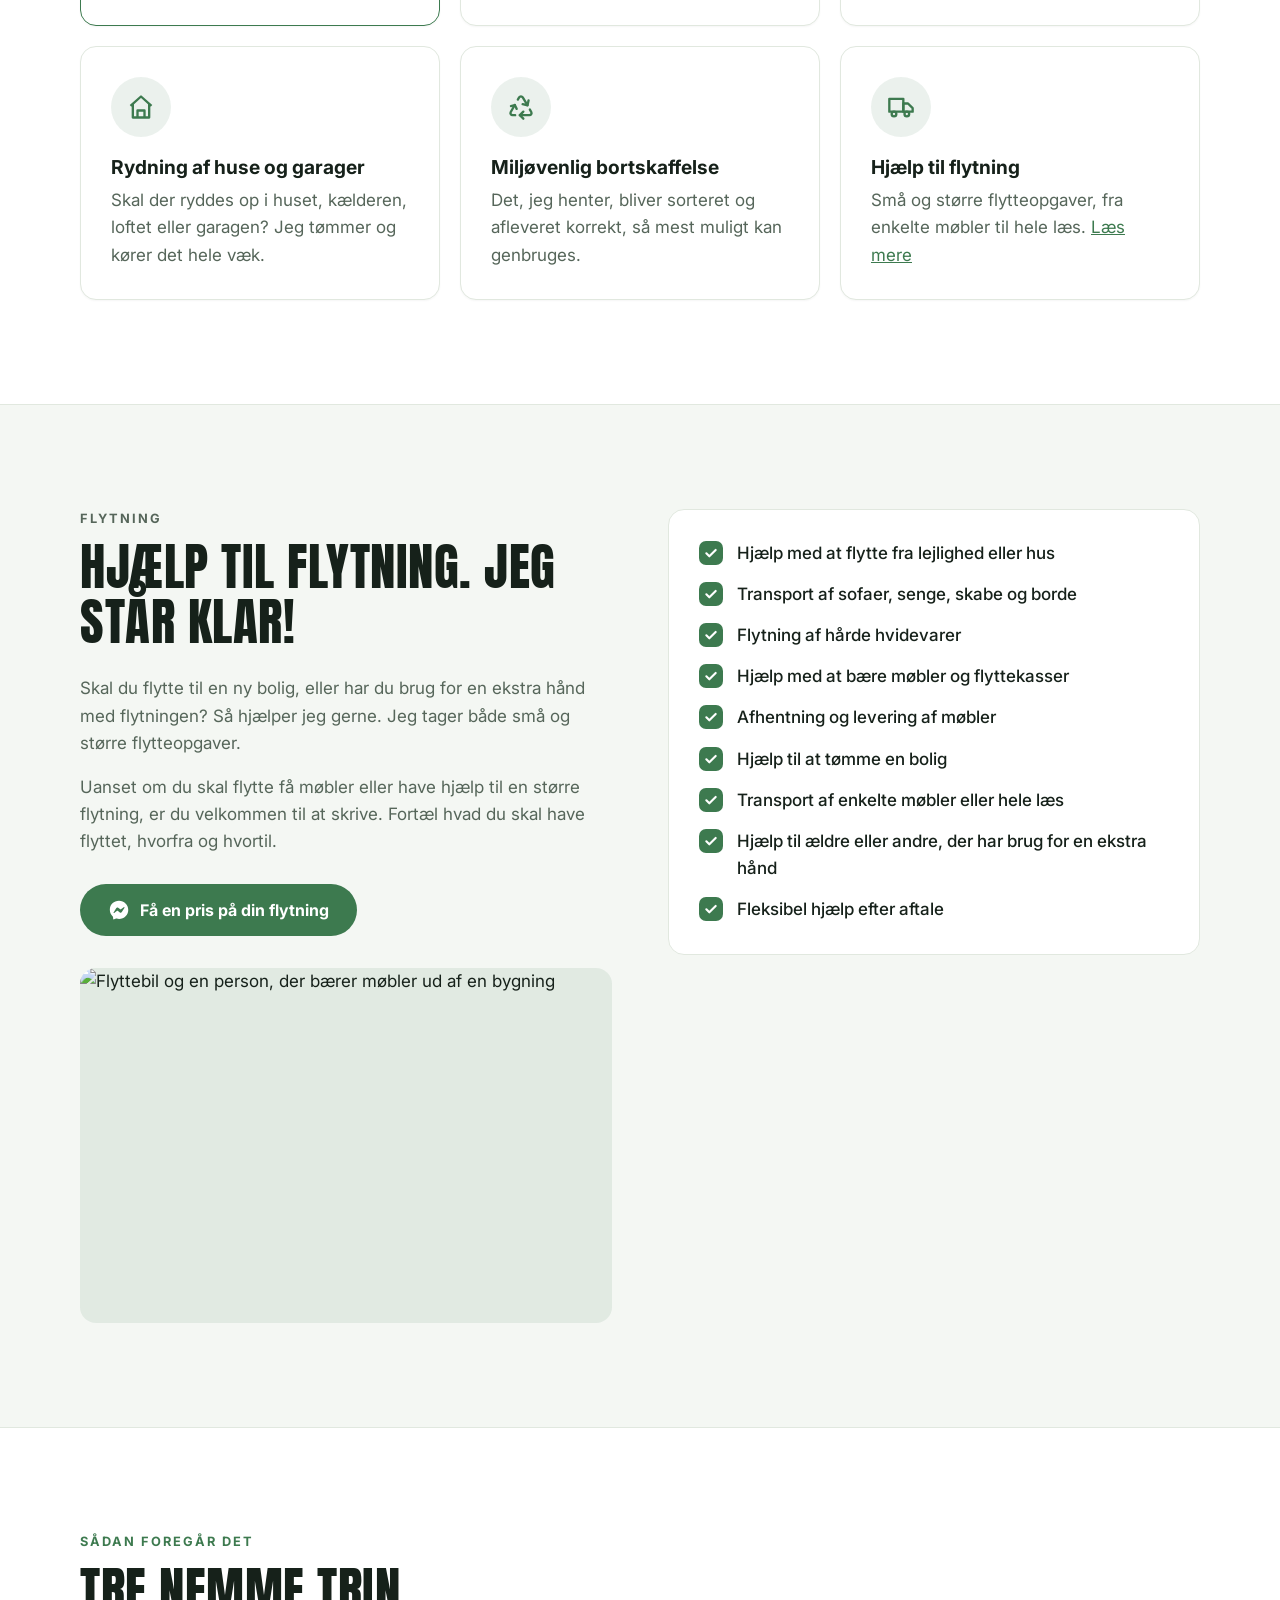
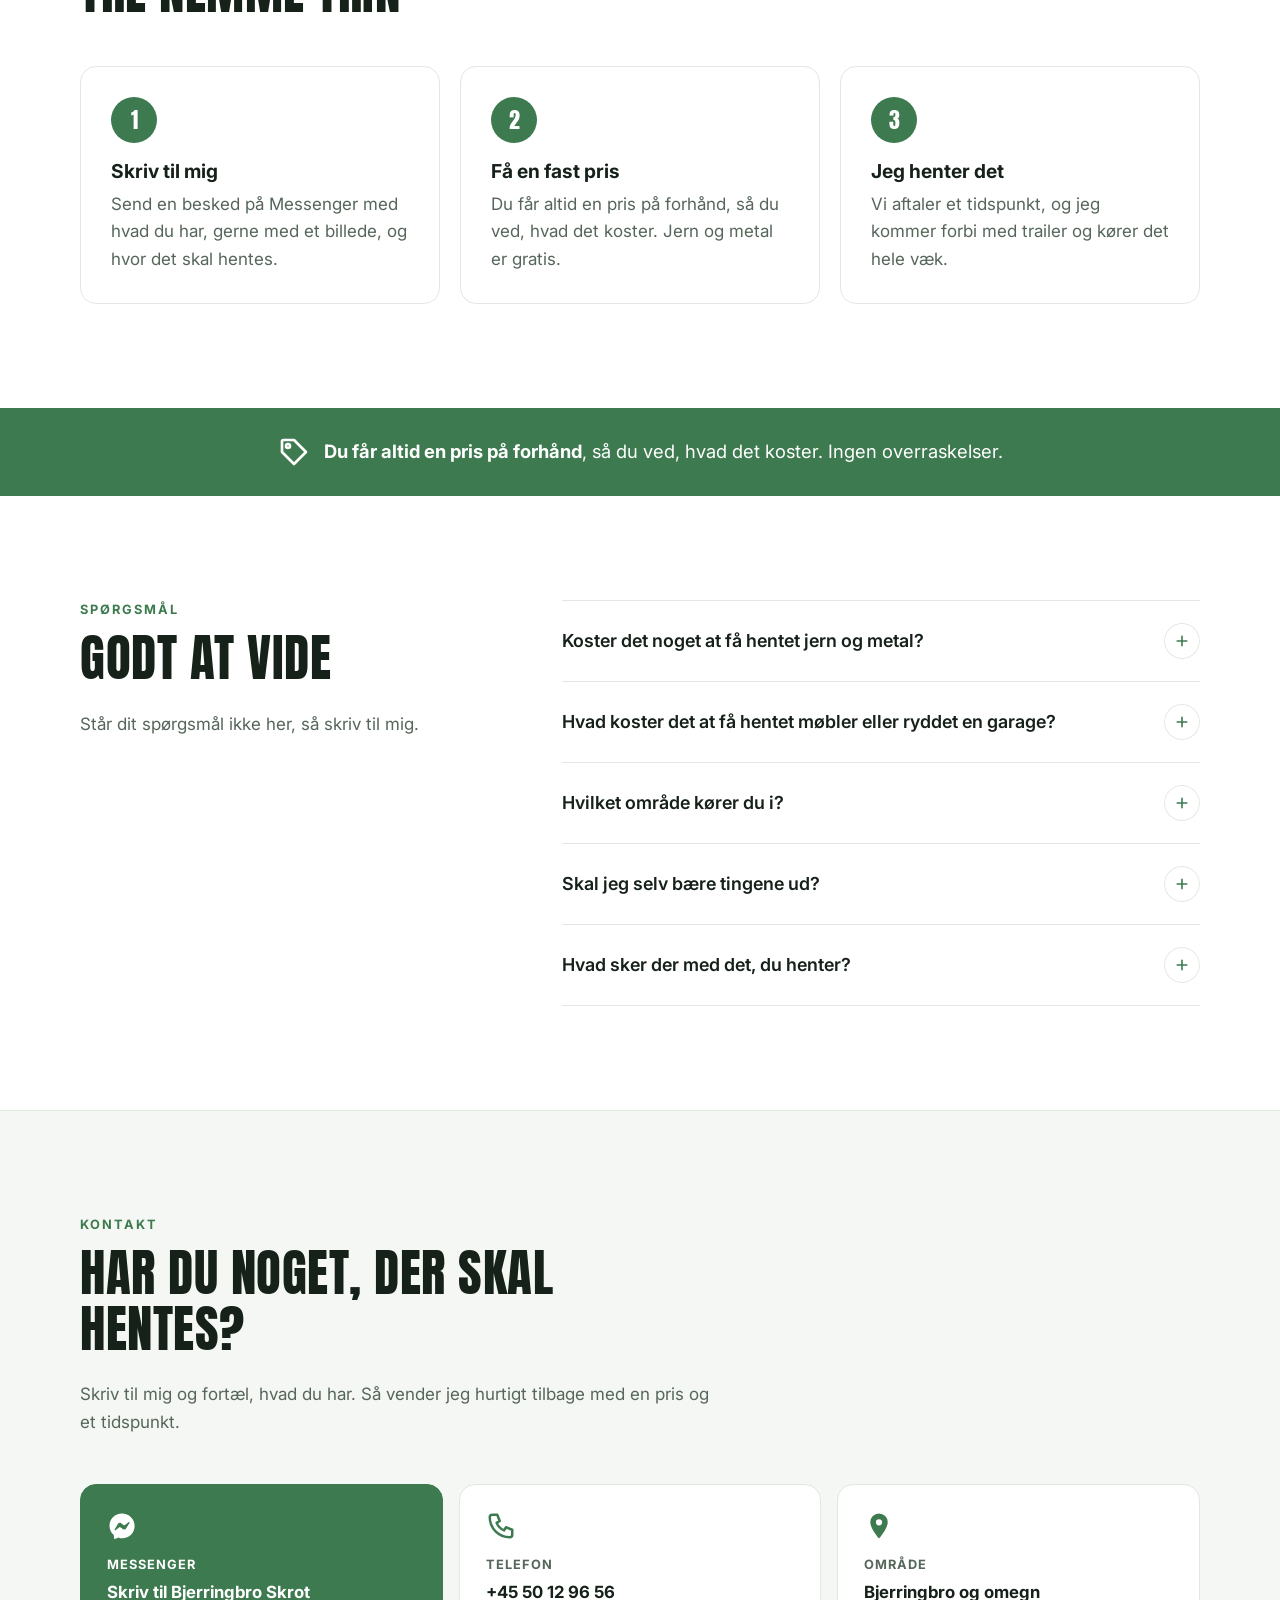
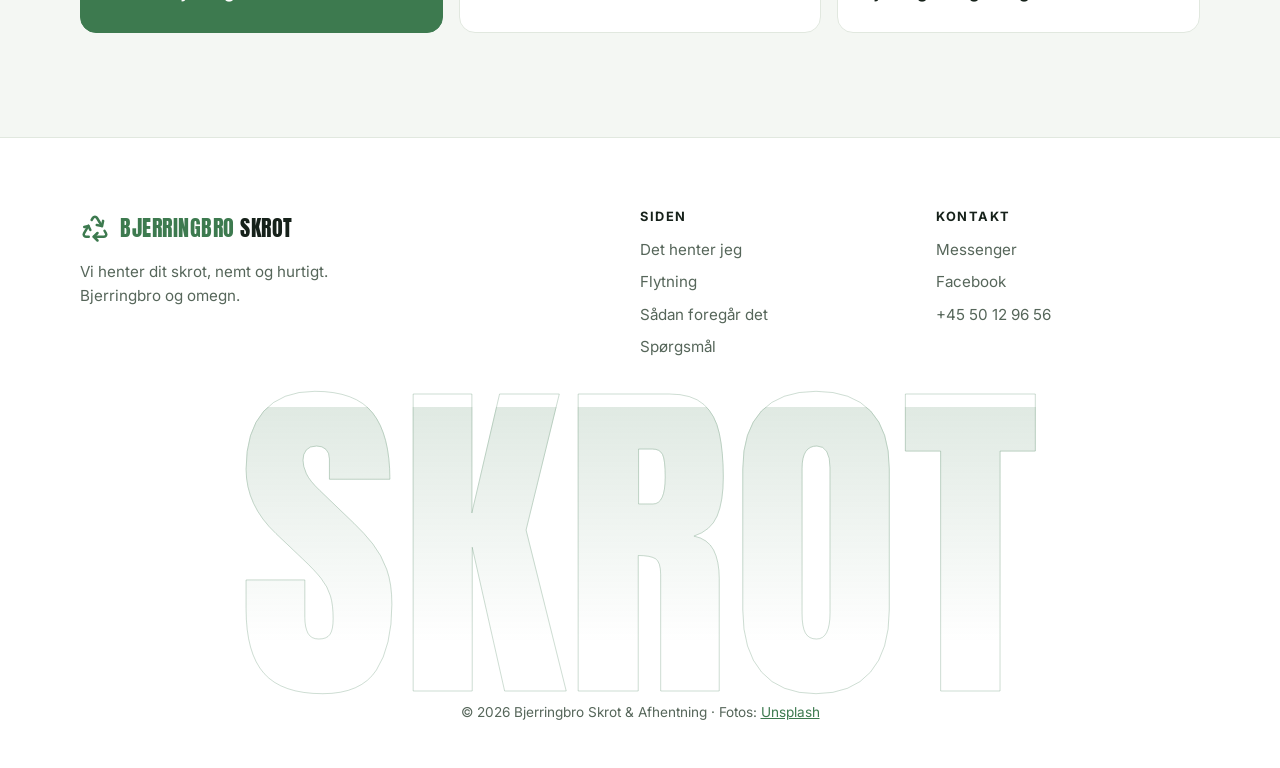
==== commit f36ad381: "Fjern de tre store billeder over ydelserne Co-Authored-By: Claude Opus 5.5 <noreply@anthropic.com> C" ====
--- a/index.html
+++ b/index.html
@@ -106,20 +106,6 @@
           <h2>Fra én cykel til en fuld garage</h2>
           <p>Du siger til, hvad du har, og så finder vi en tid. Jeg kommer med trailer og kører det hele væk.</p>
         </header>
-        <div class="gallery" data-reveal>
-          <figure>
-            <img src="https://images.unsplash.com/photo-1723365316514-8509dea457f2?auto=format&fit=crop&w=900&q=75" width="900" height="675" loading="lazy" alt="Bunke med gamle metaldele">
-            <figcaption>Jern og metal <span>Gratis</span></figcaption>
-          </figure>
-          <figure>
-            <img src="https://images.unsplash.com/photo-1772057593098-edb9b9429059?auto=format&fit=crop&w=900&q=75" width="900" height="675" loading="lazy" alt="En gammel lænestol og sofa stillet ud foran en murstensbygning">
-            <figcaption>Gamle møbler</figcaption>
-          </figure>
-          <figure>
-            <img src="https://images.unsplash.com/photo-1772544376426-6a42f1dfa74a?auto=format&fit=crop&w=900&q=75" width="900" height="675" loading="lazy" alt="Trailer læsset med gamle møbler og affald">
-            <figcaption>Rydning af hus og garage</figcaption>
-          </figure>
-        </div>
         <div class="cards">
           <article class="card card-featured" data-reveal>
             <span class="badge">Gratis</span>
--- a/styles.css
+++ b/styles.css
@@ -120,17 +120,6 @@
 .hero-badge svg { width: 34px; height: 34px; color: var(--neon); }
 .hero-badge strong { display: block; font-family: Anton, Impact, sans-serif; font-weight: 400; font-size: 1.6rem; color: var(--neon); line-height: 1.1; }
 
-/* Billeder */
-.gallery { display: grid; grid-template-columns: 1.3fr 1fr 1fr; gap: 20px; margin-bottom: 20px; }
-.gallery figure { position: relative; margin: 0; border-radius: var(--radius); overflow: hidden; background: var(--neon-dim); }
-.gallery img { width: 100%; height: 100%; aspect-ratio: 4 / 3; object-fit: cover; transition: transform .6s var(--ease-out); }
-.gallery figcaption {
-  position: absolute; left: 0; right: 0; bottom: 0; padding: 40px 20px 16px;
-  display: flex; align-items: center; justify-content: space-between; gap: 10px;
-  color: #fff; font-weight: 700; font-size: 1.05rem;
-  background: linear-gradient(180deg, transparent, rgba(10,20,13,.75));
-}
-.gallery figcaption span { background: var(--neon); color: var(--on-neon); font-size: .72rem; text-transform: uppercase; letter-spacing: 1px; padding: 4px 10px; border-radius: 999px; }
 .split-photo { margin: 32px 0 0; border-radius: var(--radius); overflow: hidden; background: var(--neon-dim); }
 .split-photo img { width: 100%; aspect-ratio: 3 / 2; object-fit: cover; }
 
@@ -254,7 +243,6 @@
   .btn-primary:hover { transform: translateY(-2px); box-shadow: 0 10px 24px rgba(61, 122, 79, .3); }
   .btn-ghost:hover { background: var(--neon-dim); }
   .card:hover, a.contact-card:hover { border-color: var(--neon); transform: translateY(-4px); }
-  .gallery figure:hover img { transform: scale(1.04); }
   .faq-item summary:hover::after { background-color: var(--neon-dim); }
   .footer-grid ul a:hover { color: var(--neon); }
 }
@@ -267,9 +255,6 @@
 @media (max-width: 960px) {
   .hero-grid, .split, .faq-grid { grid-template-columns: 1fr; gap: 40px; }
   .cards { grid-template-columns: repeat(2, 1fr); }
-  .gallery { grid-template-columns: 1fr 1fr; }
-  .gallery figure:first-child { grid-column: 1 / -1; }
-  .gallery figure:first-child img { aspect-ratio: 16 / 9; }
   .hero-badge { left: 12px; bottom: 12px; }
   .nav a:not(.btn) { display: none; }
   .faq-grid .section-head { margin-bottom: 0; }
@@ -301,7 +286,7 @@
   .hero { padding: 6px; }
   .hero-frame { border-radius: 22px; padding: 104px 0 56px; }
   .section { padding: 72px 0; }
-  .cards, .gallery { grid-template-columns: 1fr; }
+  .cards { grid-template-columns: 1fr; }
   .hero-cta .btn { width: 100%; }
   .brand { font-size: 1.2rem; }
   .brand-icon { width: 26px; height: 26px; }
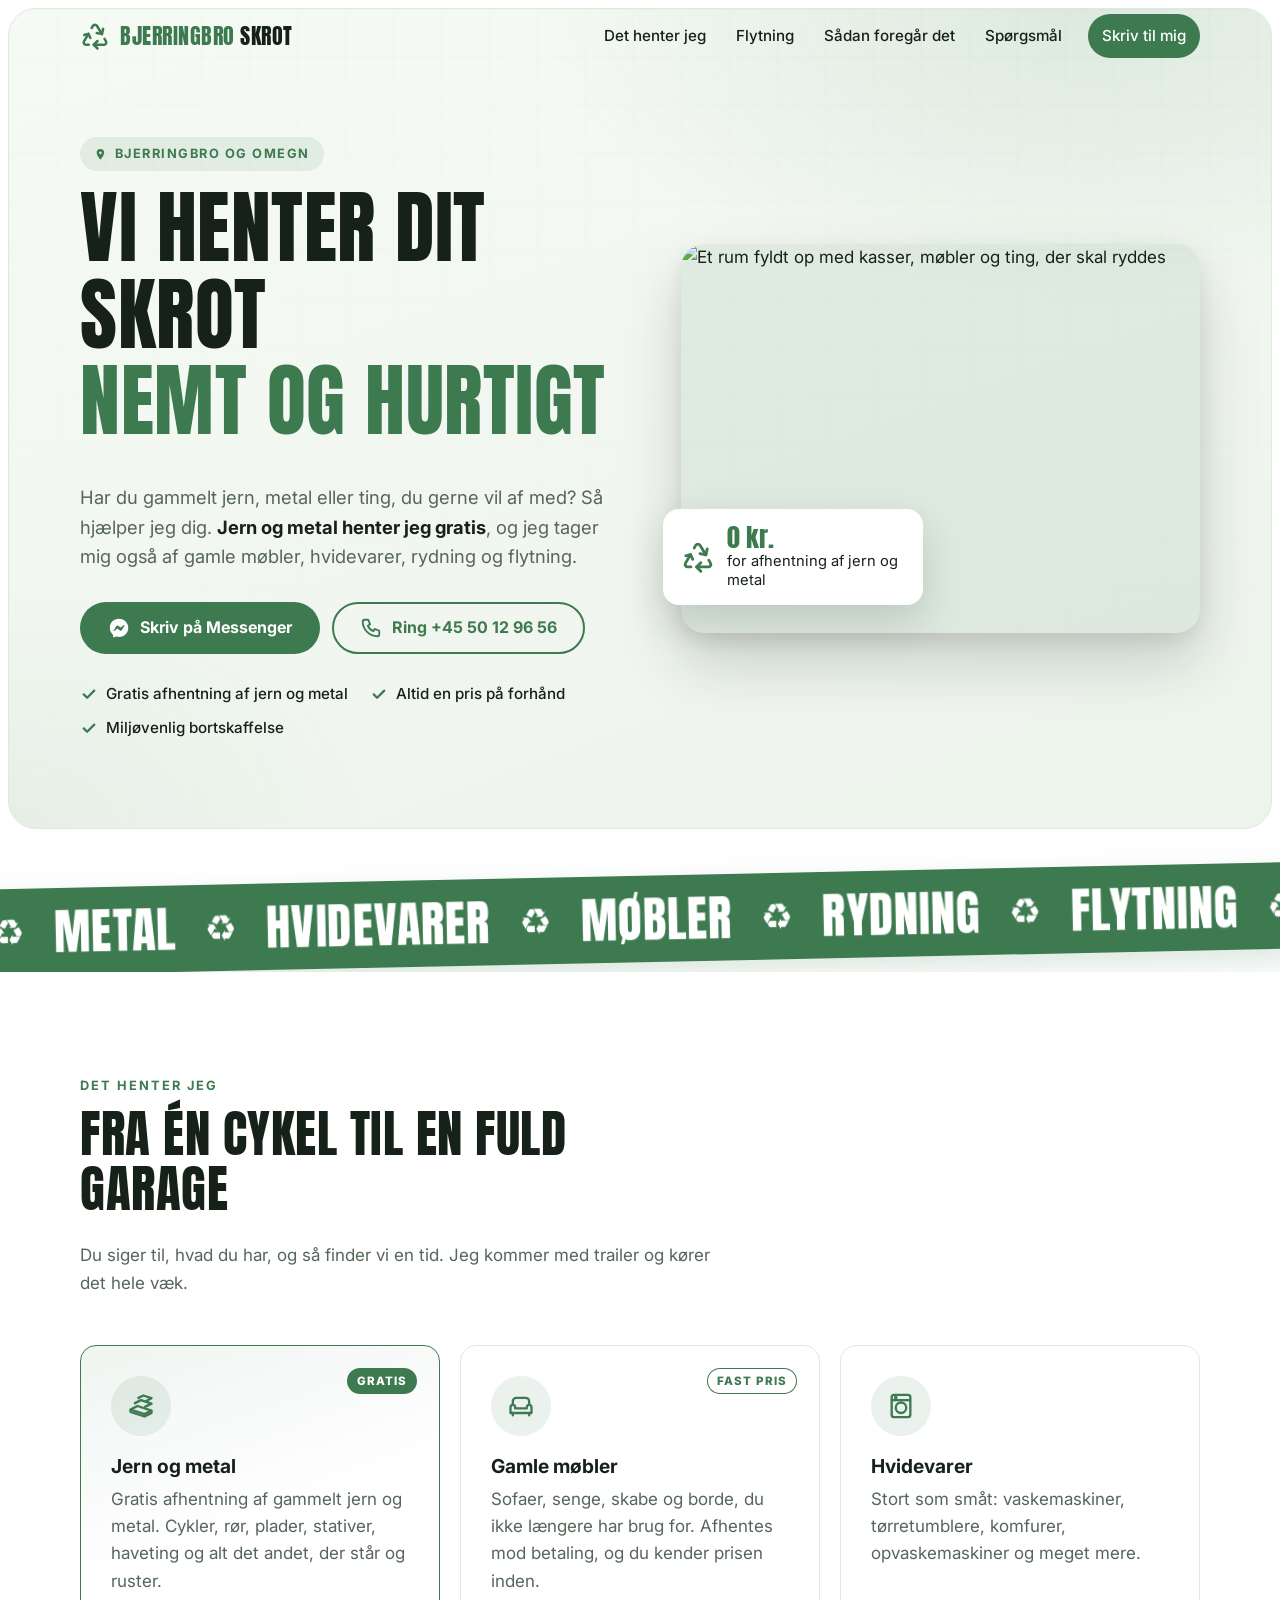
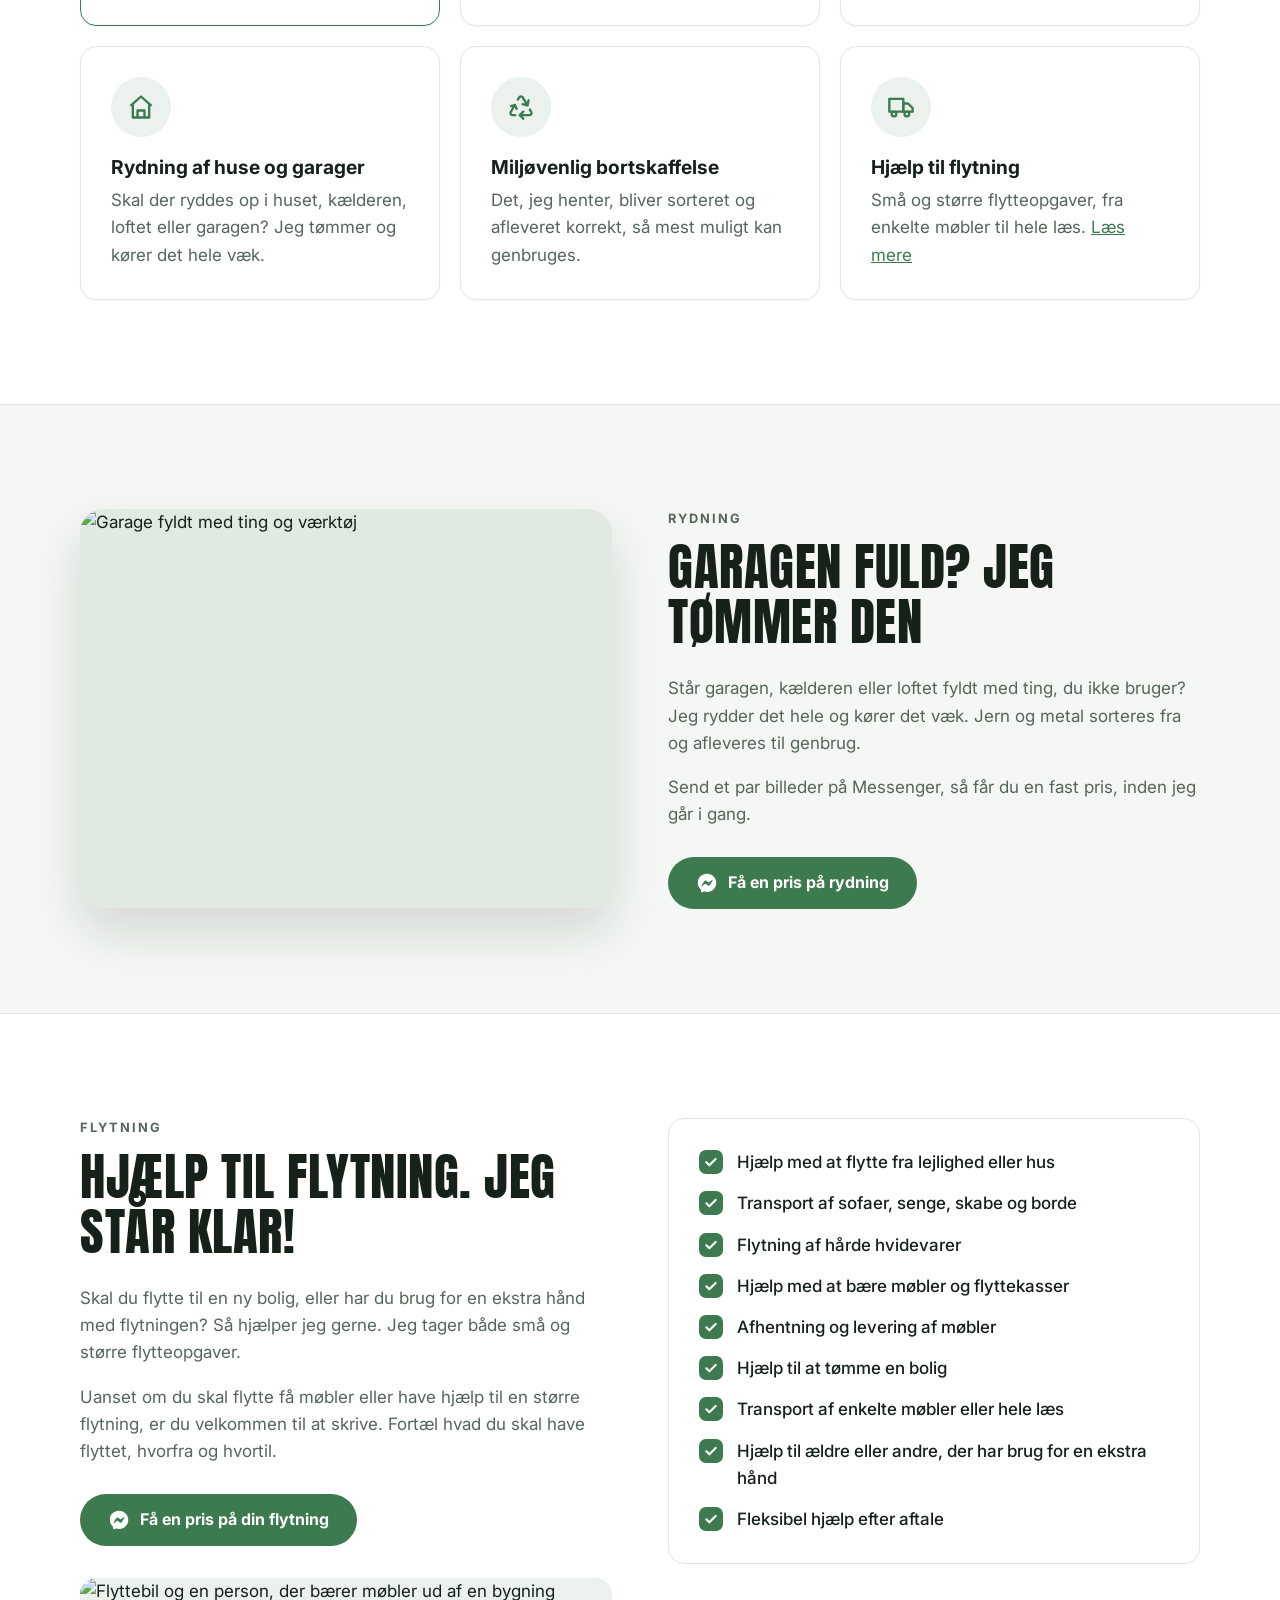
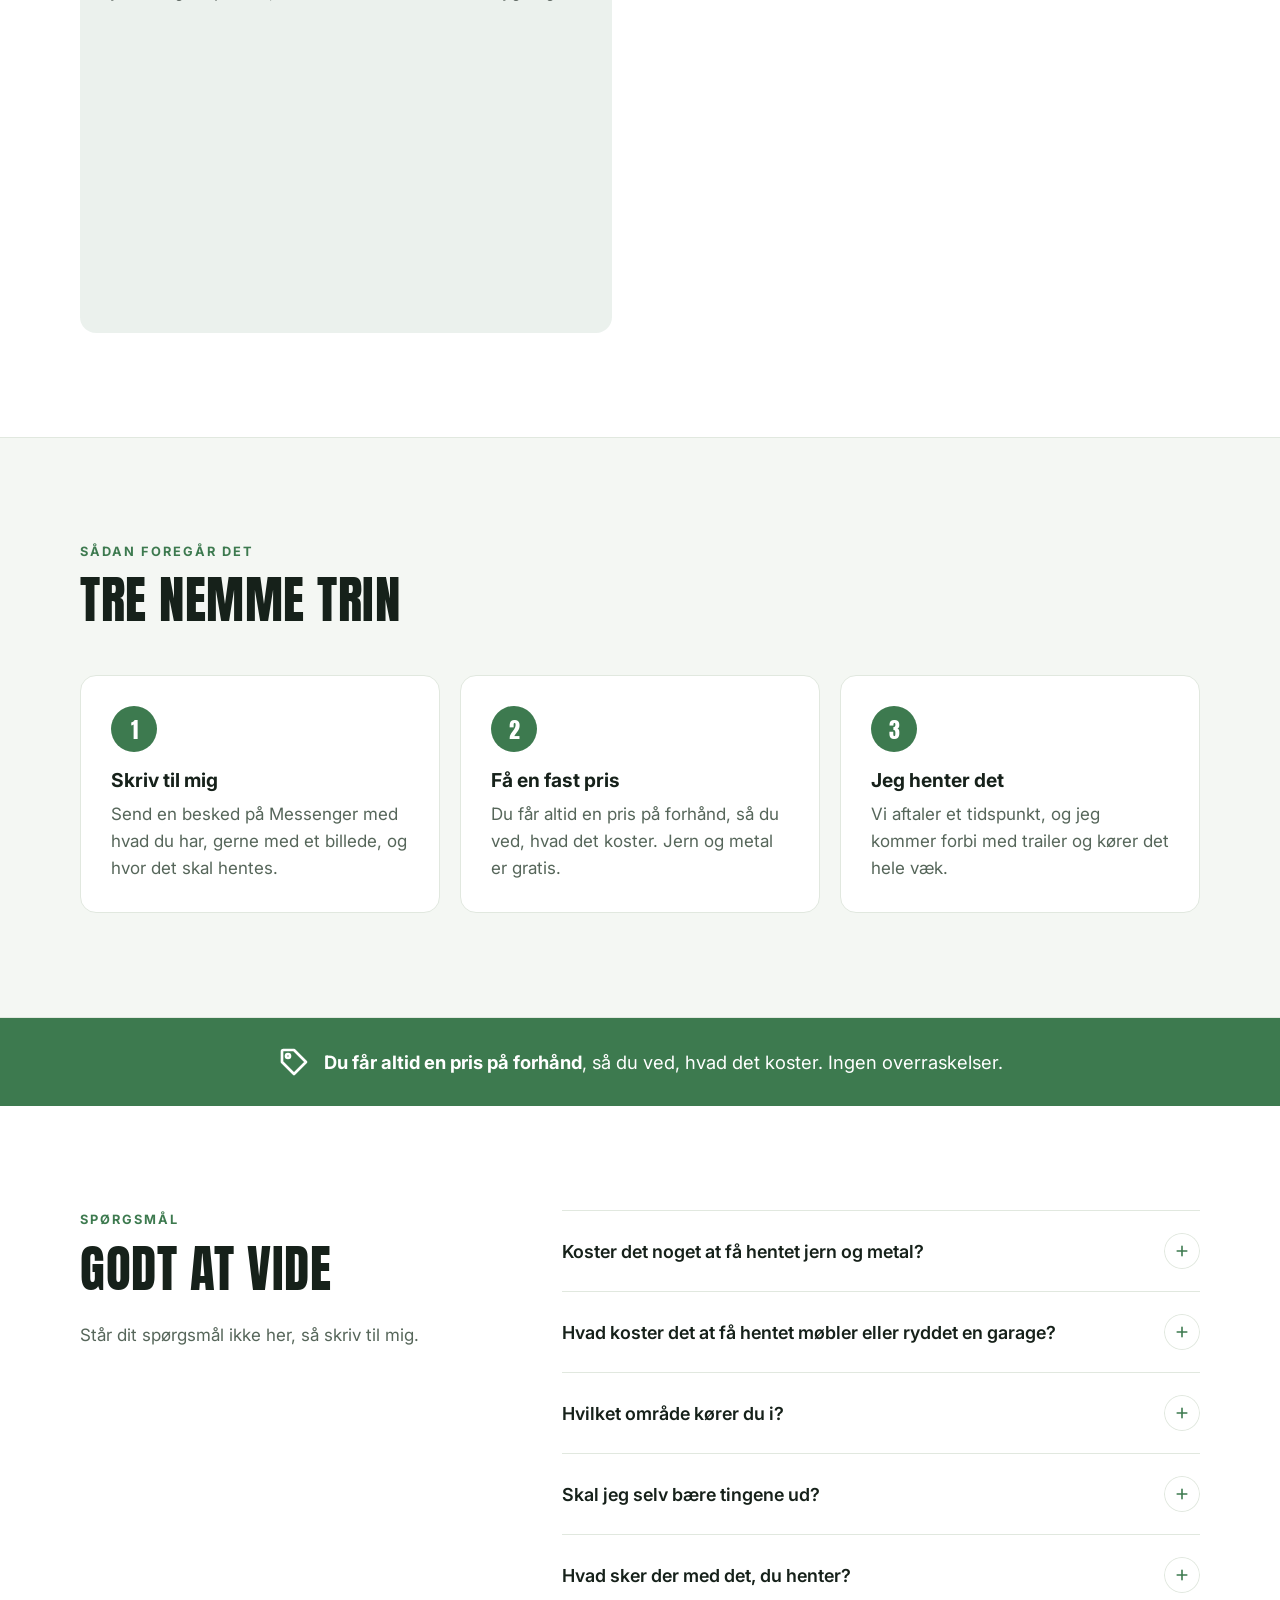
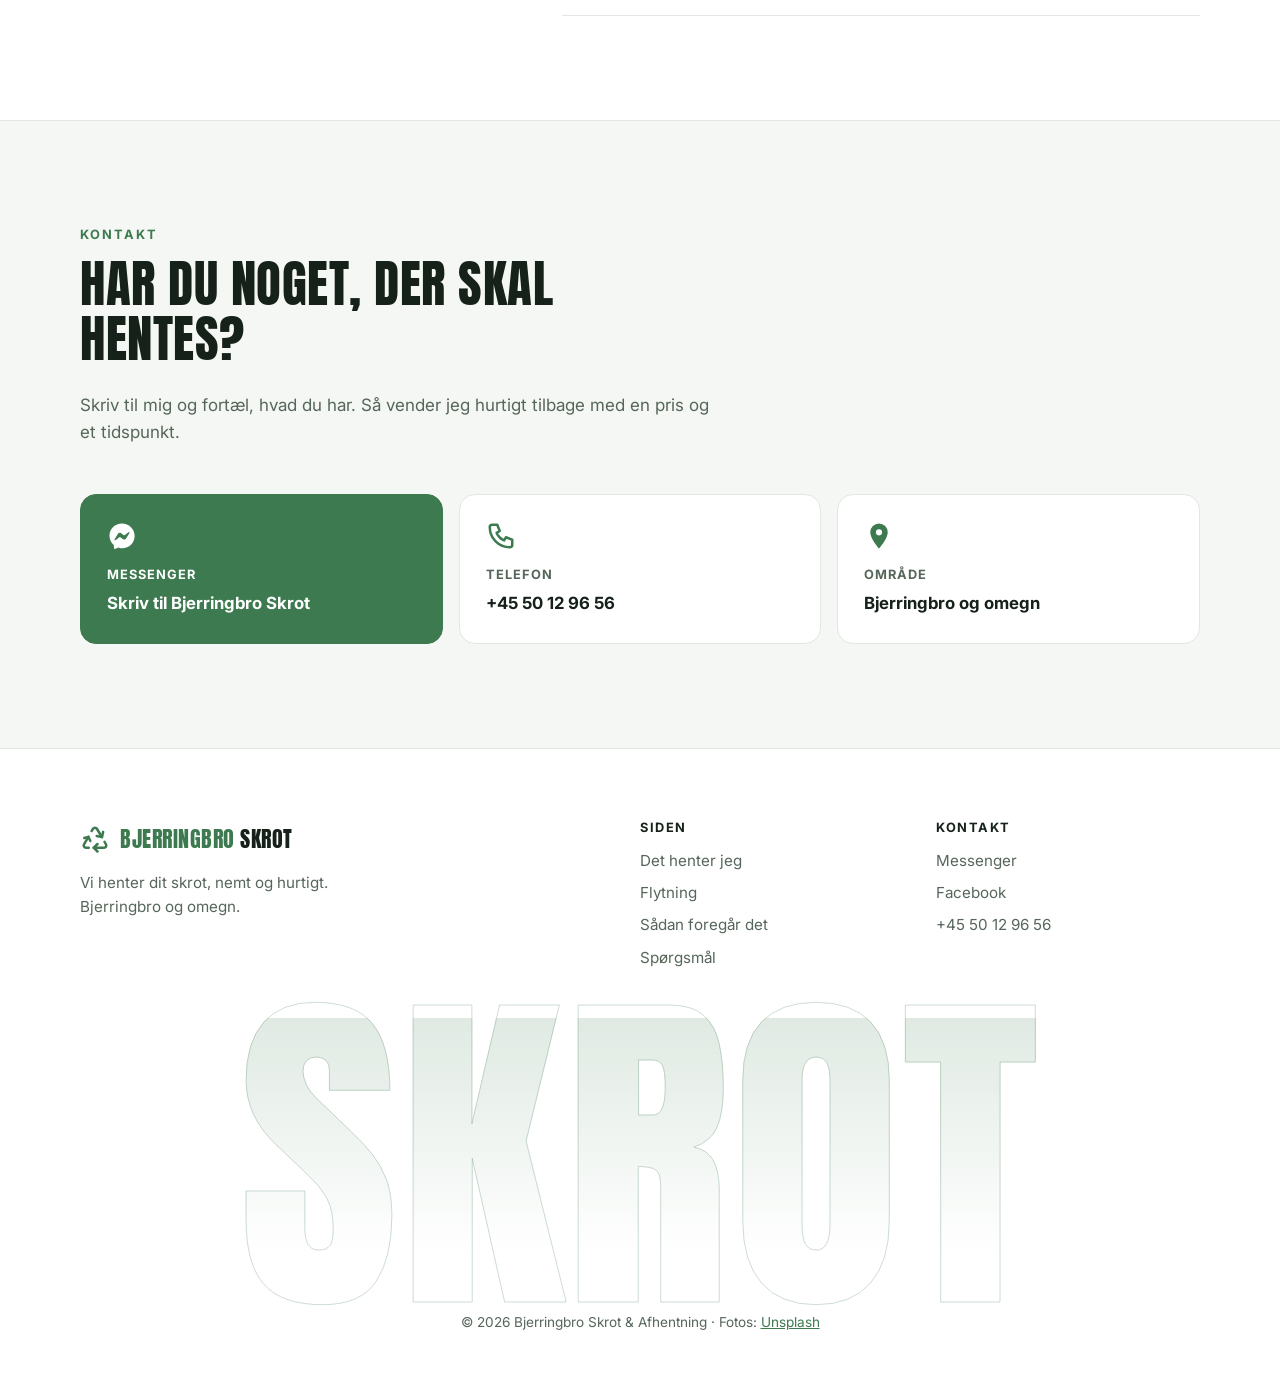
==== commit cfd590f4: "Brug de valgte billeder: fyldt rum i toppen og ny rydningssektion Co-Authored-By: Claude Opus 5.5 <n" ====
--- a/index.html
+++ b/index.html
@@ -8,7 +8,7 @@
   <meta property="og:title" content="Bjerringbro Skrot &amp; Afhentning">
   <meta property="og:description" content="Gratis afhentning af jern og metal i Bjerringbro og omegn. Vi henter dit skrot, nemt og hurtigt.">
   <meta property="og:type" content="website">
-  <meta property="og:image" content="https://images.unsplash.com/photo-1785900976828-9d67c8b24134?auto=format&fit=crop&w=1200&q=75">
+  <meta property="og:image" content="https://images.unsplash.com/photo-1709831917664-804b57448953?auto=format&fit=crop&w=1200&q=75">
   <meta property="og:locale" content="da_DK">
   <meta name="theme-color" content="#ffffff">
   <link rel="icon" href="assets/favicon.svg" type="image/svg+xml">
@@ -77,10 +77,10 @@
             </ul>
           </div>
           <figure class="hero-media" data-reveal>
-            <img src="https://images.unsplash.com/photo-1785900976828-9d67c8b24134?auto=format&fit=crop&w=1400&q=75"
-                 srcset="https://images.unsplash.com/photo-1785900976828-9d67c8b24134?auto=format&fit=crop&w=800&q=75 800w, https://images.unsplash.com/photo-1785900976828-9d67c8b24134?auto=format&fit=crop&w=1400&q=75 1400w"
+            <img src="https://images.unsplash.com/photo-1709831917664-804b57448953?auto=format&fit=crop&w=1400&q=75"
+                 srcset="https://images.unsplash.com/photo-1709831917664-804b57448953?auto=format&fit=crop&w=800&q=75 800w, https://images.unsplash.com/photo-1709831917664-804b57448953?auto=format&fit=crop&w=1400&q=75 1400w"
                  sizes="(max-width: 960px) 100vw, 560px" width="1400" height="1050" fetchpriority="high"
-                 alt="En stor bunke skrot med jern, rør og et gammelt badekar">
+                 alt="Et rum fyldt op med kasser, møbler og ting, der skal ryddes">
             <figcaption class="hero-badge">
               <svg viewBox="0 0 24 24" aria-hidden="true"><use href="#i-recycle"/></svg>
               <span><strong>0 kr.</strong> for afhentning af jern og metal</span>
@@ -143,8 +143,27 @@
       </div>
     </section>
 
+    <!-- RYDNING -->
+    <section id="rydning" class="section section-alt">
+      <div class="container split split-center">
+        <figure class="split-media" data-reveal>
+          <img src="https://images.unsplash.com/photo-1635108198854-26645ffe6714?auto=format&fit=crop&w=1100&q=75" width="1100" height="825" loading="lazy" alt="Garage fyldt med ting og værktøj">
+        </figure>
+        <div data-reveal>
+          <p class="kicker">Rydning</p>
+          <h2>Garagen fuld? Jeg tømmer den</h2>
+          <p>Står garagen, kælderen eller loftet fyldt med ting, du ikke bruger? Jeg rydder det hele og kører det væk. Jern og metal sorteres fra og afleveres til genbrug.</p>
+          <p>Send et par billeder på Messenger, så får du en fast pris, inden jeg går i gang.</p>
+          <a class="btn btn-primary" href="#" data-messenger>
+            <svg viewBox="0 0 24 24" aria-hidden="true"><use href="#i-messenger"/></svg>
+            Få en pris på rydning
+          </a>
+        </div>
+      </div>
+    </section>
+
     <!-- FLYTNING -->
-    <section id="flytning" class="section section-alt">
+    <section id="flytning" class="section">
       <div class="container split">
         <div data-reveal>
           <p class="kicker">Flytning</p>
@@ -174,7 +193,7 @@
     </section>
 
     <!-- SÅDAN FOREGÅR DET -->
-    <section id="saadan" class="section">
+    <section id="saadan" class="section section-alt">
       <div class="container">
         <header class="section-head" data-reveal>
           <p class="kicker">Sådan foregår det</p>
--- a/styles.css
+++ b/styles.css
@@ -164,6 +164,9 @@
 .split { display: grid; grid-template-columns: 1fr 1fr; gap: 56px; align-items: start; }
 .split > div p { color: var(--muted); }
 .split .btn { margin-top: 12px; }
+.split-center { align-items: center; }
+.split-media { margin: 0; border-radius: 24px; overflow: hidden; background: var(--neon-dim); box-shadow: 0 24px 50px rgba(22,33,26,.14); }
+.split-media img { width: 100%; aspect-ratio: 4 / 3; object-fit: cover; }
 .checklist { list-style: none; margin: 0; padding: 30px; display: grid; gap: 14px; background: var(--surface); border: 1px solid var(--border); border-radius: var(--radius); }
 .checklist li { position: relative; padding-left: 38px; font-weight: 500; }
 .checklist li::before {
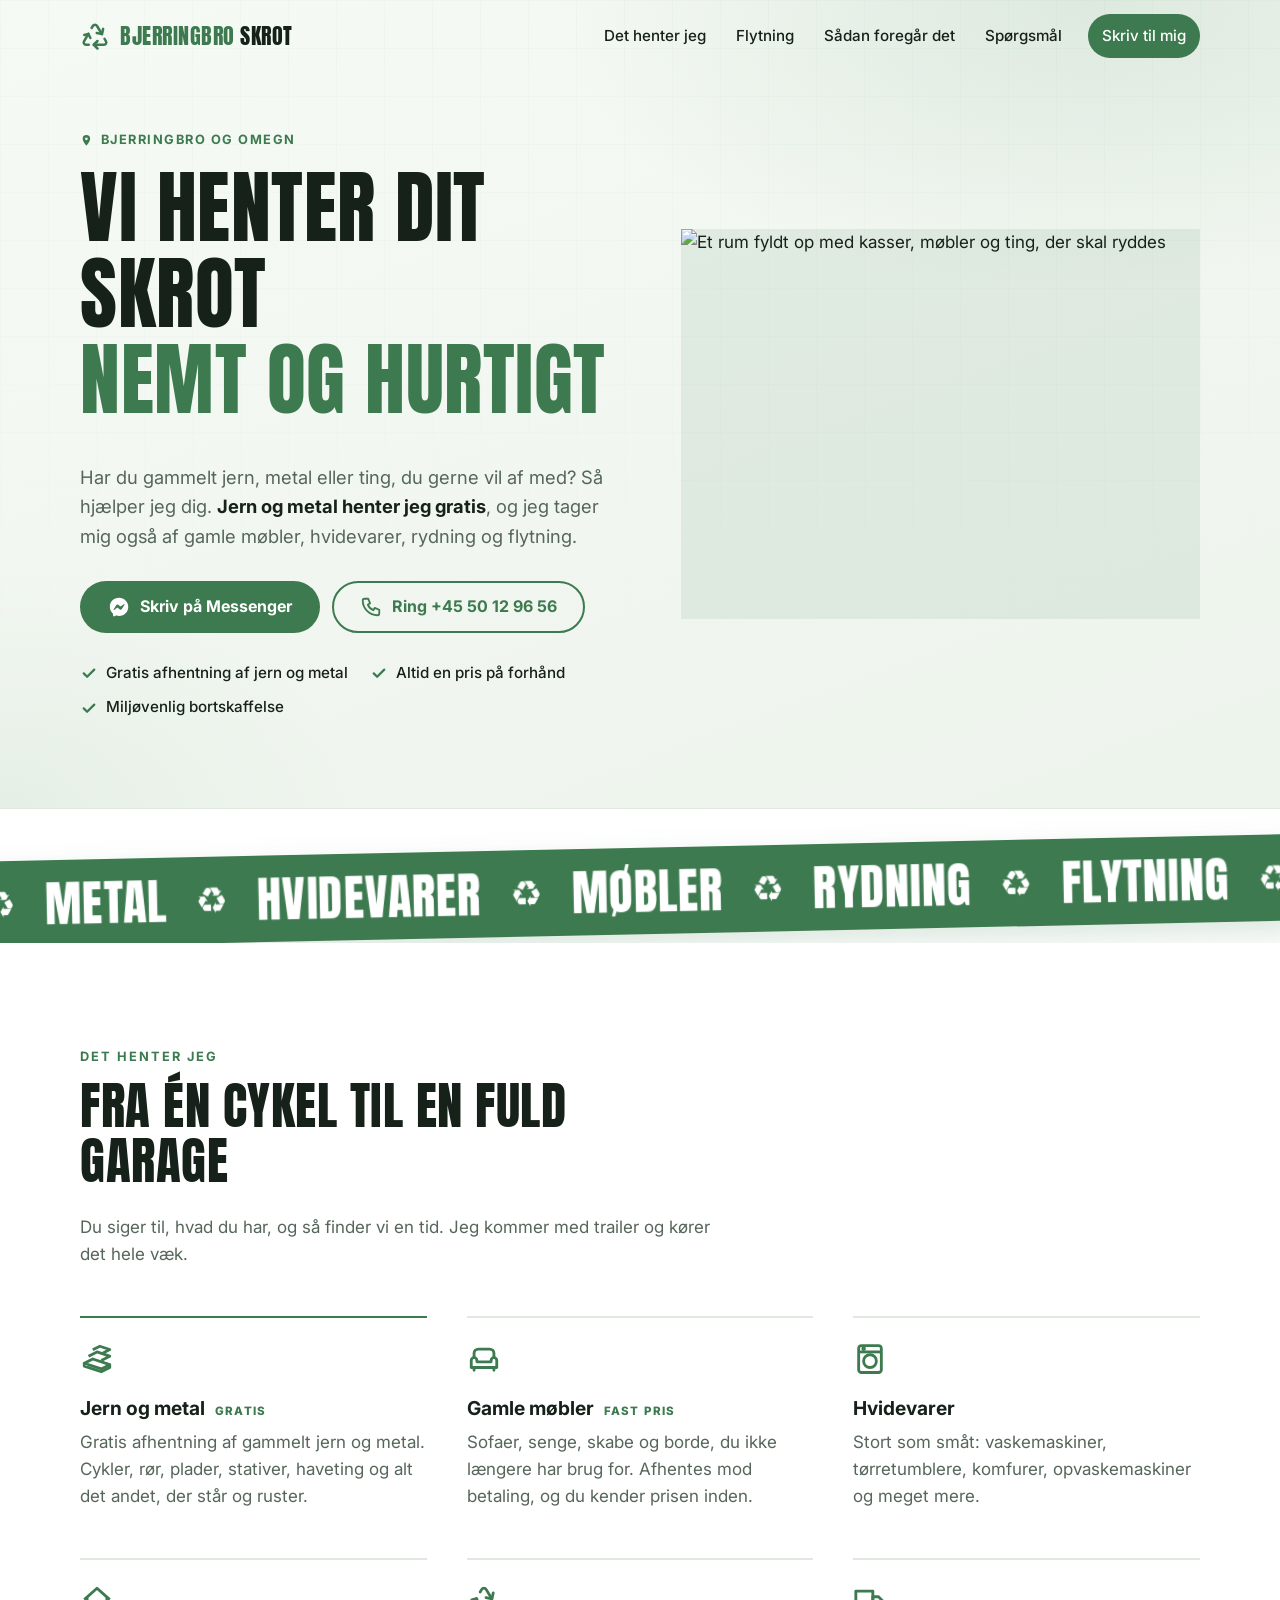
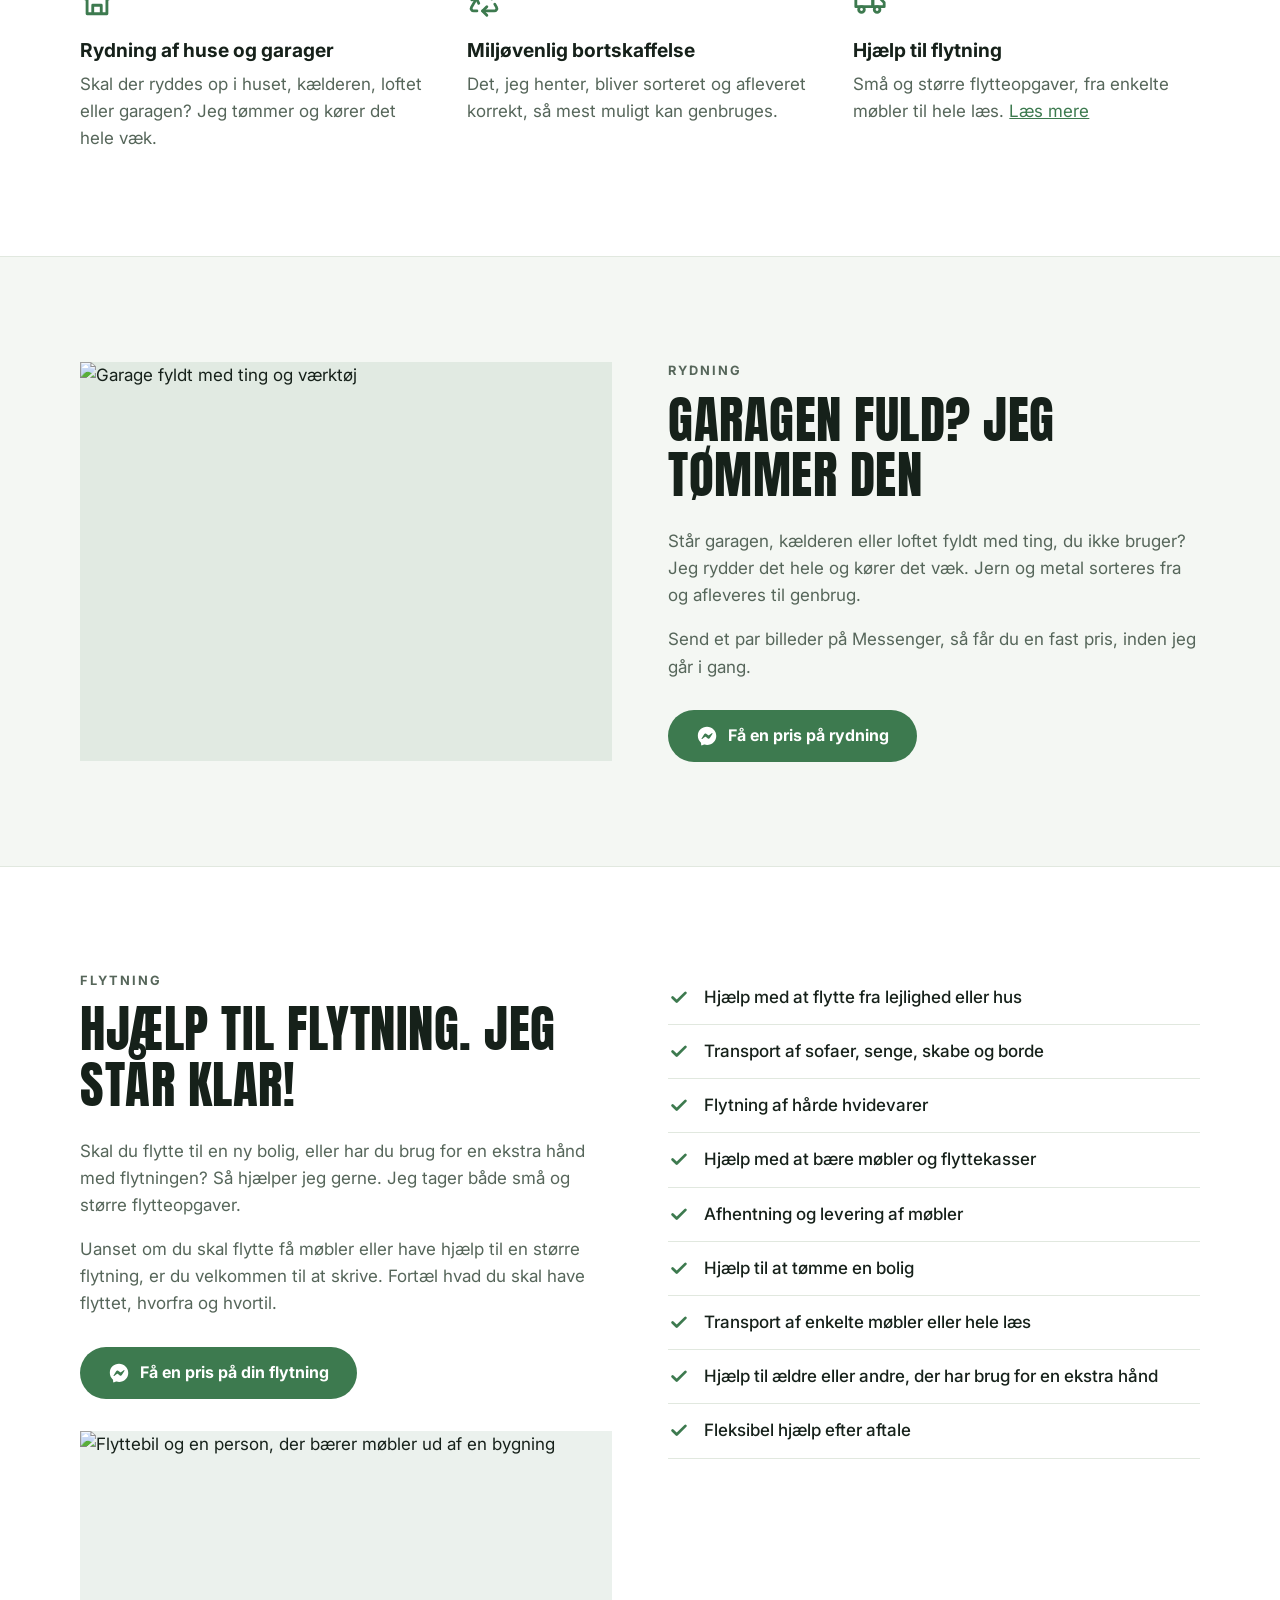
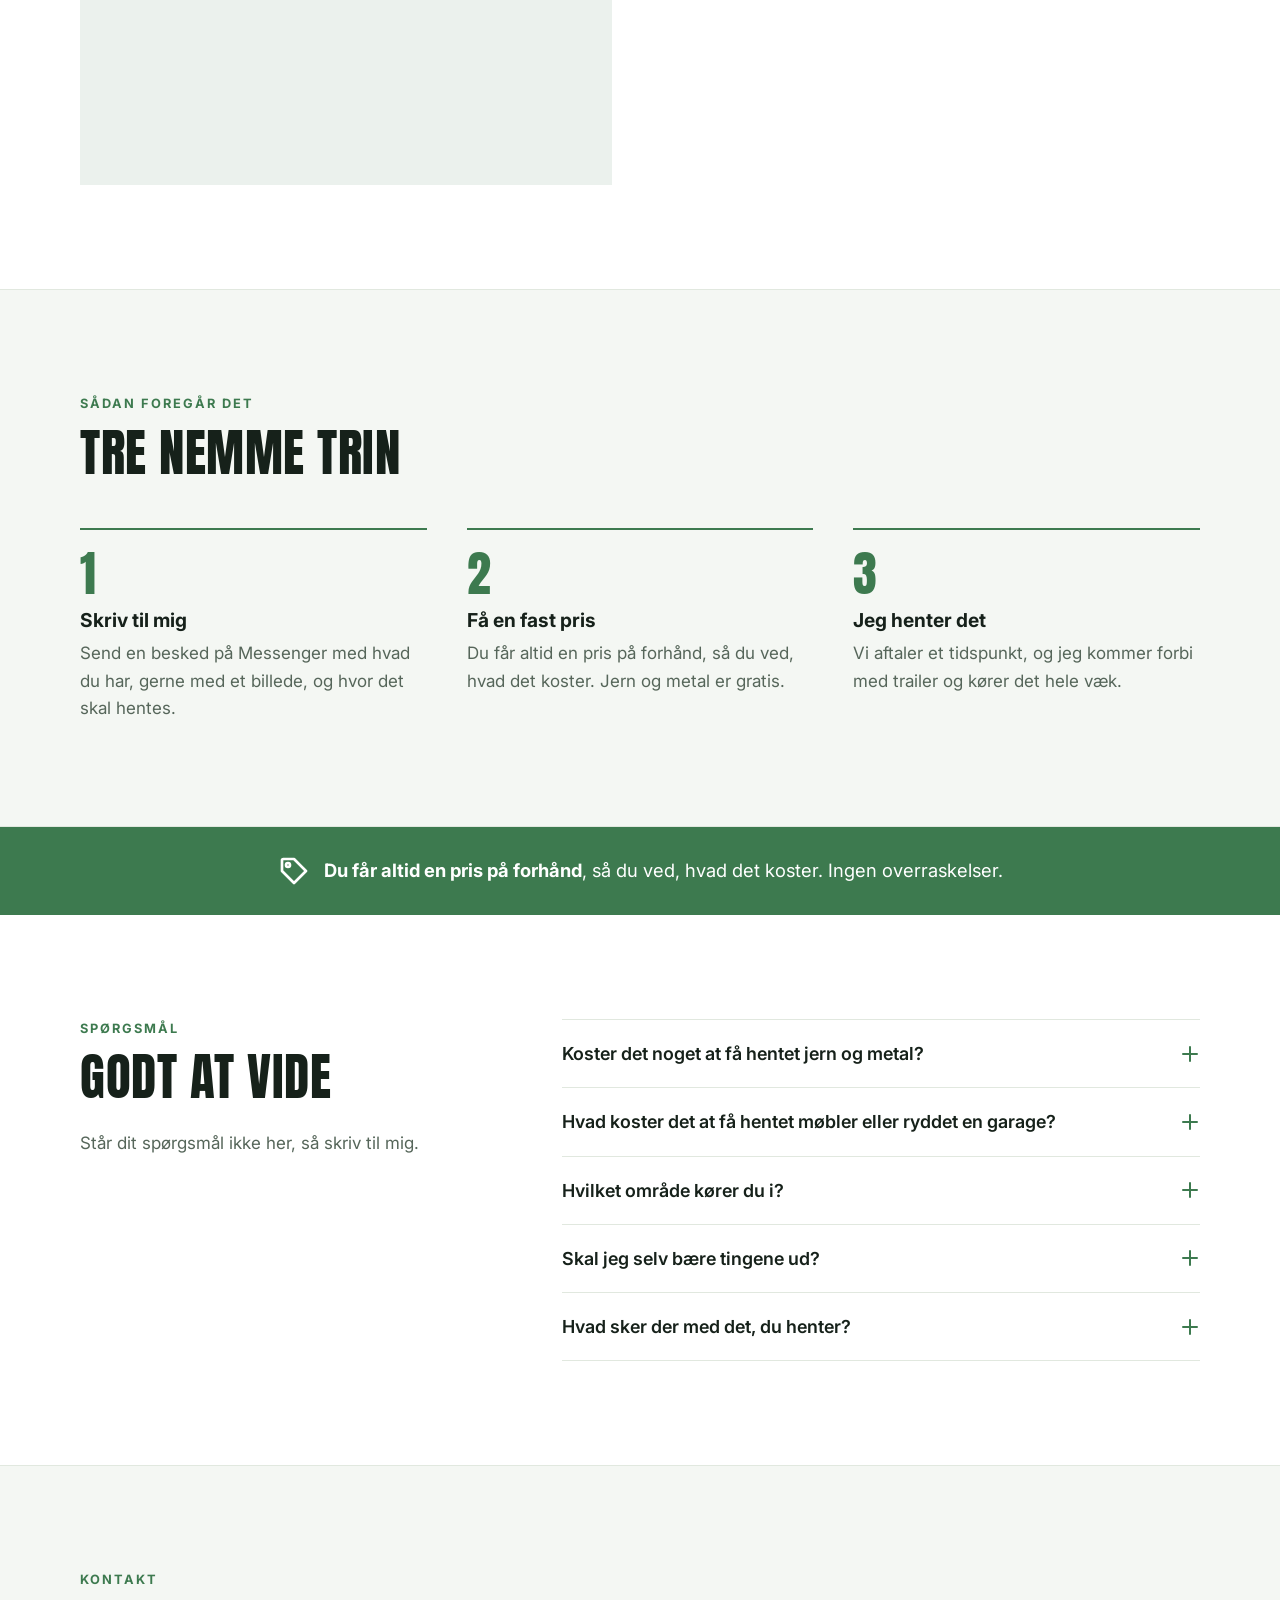
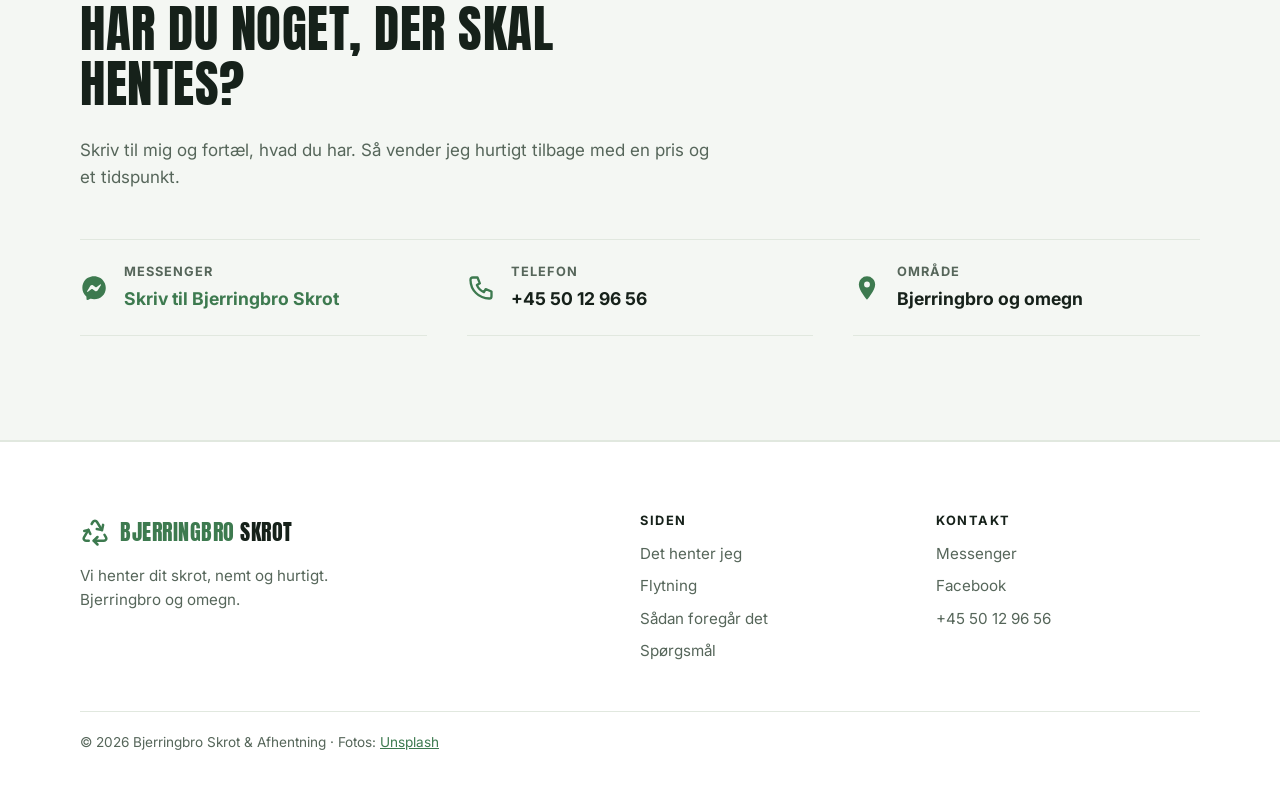
==== commit dc5925ae: "Fjern kasser med runde hjørner og det store SKROT i bunden Ydelser, trin, flytteliste og kontakt stå" ====
--- a/index.html
+++ b/index.html
@@ -81,10 +81,6 @@
                  srcset="https://images.unsplash.com/photo-1709831917664-804b57448953?auto=format&fit=crop&w=800&q=75 800w, https://images.unsplash.com/photo-1709831917664-804b57448953?auto=format&fit=crop&w=1400&q=75 1400w"
                  sizes="(max-width: 960px) 100vw, 560px" width="1400" height="1050" fetchpriority="high"
                  alt="Et rum fyldt op med kasser, møbler og ting, der skal ryddes">
-            <figcaption class="hero-badge">
-              <svg viewBox="0 0 24 24" aria-hidden="true"><use href="#i-recycle"/></svg>
-              <span><strong>0 kr.</strong> for afhentning af jern og metal</span>
-            </figcaption>
           </figure>
         </div>
       </div>
@@ -108,15 +104,13 @@
         </header>
         <div class="cards">
           <article class="card card-featured" data-reveal>
-            <span class="badge">Gratis</span>
             <div class="card-icon"><svg viewBox="0 0 24 24" aria-hidden="true"><use href="#i-metal"/></svg></div>
-            <h3>Jern og metal</h3>
+            <h3>Jern og metal <span class="badge">Gratis</span></h3>
             <p>Gratis afhentning af gammelt jern og metal. Cykler, rør, plader, stativer, haveting og alt det andet, der står og ruster.</p>
           </article>
           <article class="card" data-reveal>
-            <span class="badge badge-quiet">Fast pris</span>
             <div class="card-icon"><svg viewBox="0 0 24 24" aria-hidden="true"><use href="#i-sofa"/></svg></div>
-            <h3>Gamle møbler</h3>
+            <h3>Gamle møbler <span class="badge">Fast pris</span></h3>
             <p>Sofaer, senge, skabe og borde, du ikke længere har brug for. Afhentes mod betaling, og du kender prisen inden.</p>
           </article>
           <article class="card" data-reveal>
@@ -323,8 +317,7 @@
           </ul>
         </div>
       </div>
-      <p class="footer-mark" aria-hidden="true">SKROT</p>
-      <p class="footer-bottom">&copy; <span id="year">2026</span> Bjerringbro Skrot &amp; Afhentning · Fotos: <a href="https://unsplash.com" target="_blank" rel="noopener">Unsplash</a></p>
+            <p class="footer-bottom">&copy; <span id="year">2026</span> Bjerringbro Skrot &amp; Afhentning · Fotos: <a href="https://unsplash.com" target="_blank" rel="noopener">Unsplash</a></p>
     </div>
   </footer>
 
--- a/styles.css
+++ b/styles.css
@@ -79,11 +79,10 @@
 .btn:focus-visible, a:focus-visible, summary:focus-visible { outline: 3px solid var(--neon-2); outline-offset: 3px; }
 
 /* Hero */
-.hero { padding: 8px; }
+.hero { padding: 0; }
 .hero-frame {
   position: relative; overflow: hidden;
-  border-radius: 28px;
-  border: 1px solid var(--border);
+  border-bottom: 1px solid var(--border);
   padding: 128px 0 88px;
   background:
     radial-gradient(900px 480px at 85% 0%, rgba(61,122,79,.12), transparent 60%),
@@ -98,7 +97,7 @@
   -webkit-mask-image: linear-gradient(180deg, #000 0%, transparent 85%);
 }
 .hero-grid { position: relative; display: grid; grid-template-columns: 1.05fr 1fr; gap: 56px; align-items: center; }
-.eyebrow { display: inline-flex; align-items: center; gap: 8px; color: var(--neon); font-weight: 700; text-transform: uppercase; letter-spacing: 1.5px; font-size: .8rem; background: var(--neon-dim); padding: 7px 14px; border-radius: 999px; }
+.eyebrow { display: inline-flex; align-items: center; gap: 8px; color: var(--neon); font-weight: 700; text-transform: uppercase; letter-spacing: 1.5px; font-size: .8rem; }
 .lead { font-size: 1.15rem; color: var(--muted); max-width: 34em; }
 .lead strong { color: var(--text); }
 .hero-cta { display: flex; flex-wrap: wrap; gap: 12px; margin: 30px 0 28px; }
@@ -108,19 +107,10 @@
 .hero-media { position: relative; margin: 0; }
 .hero-media img {
   width: 100%; aspect-ratio: 4 / 3; object-fit: cover;
-  border-radius: 24px; background: var(--neon-dim);
-  box-shadow: 0 30px 60px rgba(22,33,26,.18), 0 8px 18px rgba(22,33,26,.08);
-}
-.hero-badge {
-  position: absolute; left: -18px; bottom: 28px;
-  display: flex; align-items: center; gap: 12px; max-width: 260px;
-  background: var(--surface); color: var(--text); border-radius: 16px; padding: 14px 18px;
-  box-shadow: 0 16px 40px rgba(22,33,26,.16); font-size: .92rem; line-height: 1.35;
-}
-.hero-badge svg { width: 34px; height: 34px; color: var(--neon); }
-.hero-badge strong { display: block; font-family: Anton, Impact, sans-serif; font-weight: 400; font-size: 1.6rem; color: var(--neon); line-height: 1.1; }
-
-.split-photo { margin: 32px 0 0; border-radius: var(--radius); overflow: hidden; background: var(--neon-dim); }
+  background: var(--neon-dim);
+}
+
+.split-photo { margin: 32px 0 0; overflow: hidden; background: var(--neon-dim); }
 .split-photo img { width: 100%; aspect-ratio: 3 / 2; object-fit: cover; }
 
 /* Tekstbånd */
@@ -142,43 +132,35 @@
 .section-head p:last-child { color: var(--muted); }
 .kicker { color: var(--neon); font-weight: 700; text-transform: uppercase; letter-spacing: 2px; font-size: .8rem; margin-bottom: 10px; }
 
-/* Cards */
-.cards { display: grid; grid-template-columns: repeat(3, 1fr); gap: 20px; }
-.card {
-  position: relative; box-shadow: 0 1px 2px rgba(22,33,26,.04);
-  background: var(--surface); border: 1px solid var(--border); border-radius: var(--radius);
-  padding: 30px; transition: border-color .25s, transform .25s var(--ease-out), opacity .9s var(--ease-out);
-}
+/* Ydelser: åbne kolonner adskilt af en linje */
+.cards { display: grid; grid-template-columns: repeat(3, 1fr); gap: 48px 40px; }
+.card { border-top: 2px solid var(--border); padding-top: 24px; }
+.card h3 { display: flex; align-items: baseline; flex-wrap: wrap; gap: 4px 10px; }
 .card p { color: var(--muted); margin: 0; }
-.card-featured { border-color: var(--neon); background: linear-gradient(160deg, rgba(61,122,79,.08), var(--surface) 60%); }
-.card-icon {
-  width: 60px; height: 60px; border-radius: 50%;
-  display: grid; place-items: center; margin-bottom: 20px;
-  border: 0; color: var(--neon); background: var(--neon-dim);
-}
-.card-icon svg { width: 28px; height: 28px; }
-.badge { position: absolute; top: 22px; right: 22px; background: var(--neon); color: var(--on-neon); font-weight: 800; font-size: .72rem; text-transform: uppercase; letter-spacing: 1px; padding: 4px 10px; border-radius: 999px; }
-.badge-quiet { background: transparent; color: var(--neon); box-shadow: inset 0 0 0 1px var(--neon); }
+.card-featured { border-top-color: var(--neon); }
+.card-icon { color: var(--neon); margin-bottom: 14px; }
+.card-icon svg { width: 34px; height: 34px; }
+.badge { color: var(--neon); font-weight: 800; font-size: .72rem; text-transform: uppercase; letter-spacing: 1.2px; }
 
 /* Flytning */
 .split { display: grid; grid-template-columns: 1fr 1fr; gap: 56px; align-items: start; }
 .split > div p { color: var(--muted); }
 .split .btn { margin-top: 12px; }
 .split-center { align-items: center; }
-.split-media { margin: 0; border-radius: 24px; overflow: hidden; background: var(--neon-dim); box-shadow: 0 24px 50px rgba(22,33,26,.14); }
+.split-media { margin: 0; overflow: hidden; background: var(--neon-dim); }
 .split-media img { width: 100%; aspect-ratio: 4 / 3; object-fit: cover; }
-.checklist { list-style: none; margin: 0; padding: 30px; display: grid; gap: 14px; background: var(--surface); border: 1px solid var(--border); border-radius: var(--radius); }
-.checklist li { position: relative; padding-left: 38px; font-weight: 500; }
+.checklist { list-style: none; margin: 0; padding: 0; display: grid; }
+.checklist li { position: relative; padding: 13px 0 13px 36px; font-weight: 500; border-bottom: 1px solid var(--border); }
 .checklist li::before {
-  content: ""; position: absolute; left: 0; top: 1px; width: 24px; height: 24px; border-radius: 7px;
-  background: var(--neon) url("data:image/svg+xml,%3Csvg xmlns='http://www.w3.org/2000/svg' viewBox='0 0 24 24'%3E%3Cpath fill='none' stroke='%23ffffff' stroke-width='3.2' stroke-linecap='round' stroke-linejoin='round' d='m5 12.5 4.5 4.5L19 7.5'/%3E%3C/svg%3E") center / 16px no-repeat;
+  content: ""; position: absolute; left: 0; top: 15px; width: 22px; height: 22px;
+  background: url("data:image/svg+xml,%3Csvg xmlns='http://www.w3.org/2000/svg' viewBox='0 0 24 24'%3E%3Cpath fill='none' stroke='%233d7a4f' stroke-width='3' stroke-linecap='round' stroke-linejoin='round' d='m5 12.5 4.5 4.5L19 7.5'/%3E%3C/svg%3E") center / 22px no-repeat;
 }
 
 /* Trin */
-.steps { list-style: none; margin: 0; padding: 0; display: grid; grid-template-columns: repeat(3, 1fr); gap: 20px; }
-.steps li { position: relative; background: var(--surface); border: 1px solid var(--border); border-radius: var(--radius); padding: 30px; }
+.steps { list-style: none; margin: 0; padding: 0; display: grid; grid-template-columns: repeat(3, 1fr); gap: 40px; }
+.steps li { border-top: 2px solid var(--neon); padding-top: 20px; }
 .steps p { color: var(--muted); margin: 0; }
-.step-no { display: inline-grid; place-items: center; width: 46px; height: 46px; border-radius: 50%; background: var(--neon); color: var(--on-neon); font-family: Anton, Impact, sans-serif; font-size: 1.4rem; margin-bottom: 18px; }
+.step-no { display: block; color: var(--neon); font-family: Anton, Impact, sans-serif; font-size: 3rem; line-height: 1; margin-bottom: 12px; }
 
 /* Pris-banner */
 .promise { background: var(--neon); color: var(--on-neon); padding: 28px 0; }
@@ -198,44 +180,35 @@
 }
 .faq-item summary::-webkit-details-marker { display: none; }
 .faq-item summary::after {
-  content: ""; flex: none; width: 36px; height: 36px; border-radius: 50%;
-  background: var(--surface) url("data:image/svg+xml,%3Csvg xmlns='http://www.w3.org/2000/svg' viewBox='0 0 20 20'%3E%3Cpath d='M10 4v12M4 10h12' stroke='%233d7a4f' stroke-width='2' stroke-linecap='round'/%3E%3C/svg%3E") center / 16px no-repeat;
-  box-shadow: inset 0 0 0 1px var(--border);
-  transition: transform .3s var(--ease-out), background-color .2s;
-}
-.faq-item[open] summary::after { transform: rotate(45deg); background-color: var(--neon-dim); }
+  content: ""; flex: none; width: 20px; height: 20px;
+  background: url("data:image/svg+xml,%3Csvg xmlns='http://www.w3.org/2000/svg' viewBox='0 0 20 20'%3E%3Cpath d='M10 3v14M3 10h14' stroke='%233d7a4f' stroke-width='2' stroke-linecap='round'/%3E%3C/svg%3E") center / 20px no-repeat;
+  transition: transform .3s var(--ease-out);
+}
+.faq-item[open] summary::after { transform: rotate(45deg); }
 .faq-item p { padding: 0 0 24px; max-width: 60ch; color: var(--muted); margin: 0; }
 .faq-item::details-content { block-size: 0; overflow: clip; transition: block-size .3s var(--ease-out), content-visibility .3s allow-discrete; }
 .faq-item[open]::details-content { block-size: auto; }
 
-/* Kontakt */
-.contact-grid { display: grid; grid-template-columns: repeat(auto-fit, minmax(220px, 1fr)); gap: 16px; }
+/* Kontakt: liste med linjer */
+.contact-grid { display: grid; grid-template-columns: repeat(auto-fit, minmax(220px, 1fr)); gap: 0 40px; border-top: 1px solid var(--border); }
 .contact-card {
-  display: flex; flex-direction: column; gap: 4px;
-  background: var(--surface); border: 1px solid var(--border); border-radius: var(--radius);
-  padding: 26px; color: var(--text); text-decoration: none; transition: border-color .25s, transform .25s var(--ease-out);
-}
-.contact-card svg { width: 30px; height: 30px; color: var(--neon); margin-bottom: 10px; }
+  display: grid; grid-template-columns: auto 1fr; align-items: center; gap: 2px 16px;
+  padding: 22px 0; border-bottom: 1px solid var(--border);
+  color: var(--text); text-decoration: none; transition: color .2s;
+}
+.contact-card svg { grid-row: span 2; width: 28px; height: 28px; color: var(--neon); }
 .contact-label { color: var(--muted); font-size: .8rem; text-transform: uppercase; letter-spacing: 1px; font-weight: 700; }
-.contact-value { font-weight: 700; font-size: 1.05rem; overflow-wrap: anywhere; }
-.contact-main { background: var(--neon); color: var(--on-neon); border-color: var(--neon); }
-.contact-main svg, .contact-main .contact-label { color: var(--on-neon); }
+.contact-value { font-weight: 700; font-size: 1.1rem; overflow-wrap: anywhere; }
+.contact-main .contact-value { color: var(--neon); }
 
 /* Footer */
-.site-footer { padding: 72px 0 28px; color: var(--muted); font-size: .95rem; overflow: hidden; }
+.site-footer { padding: 72px 0 28px; color: var(--muted); font-size: .95rem; border-top: 1px solid var(--border); }
 .footer-grid { display: grid; grid-template-columns: 2fr 1fr 1fr; gap: 32px; }
 .footer-grid .brand { margin-bottom: 14px; }
 .footer-grid h3 { color: var(--text); font-size: .8rem; text-transform: uppercase; letter-spacing: 1.5px; margin-bottom: 14px; }
 .footer-grid ul { list-style: none; padding: 0; margin: 0; display: grid; gap: 8px; }
 .footer-grid ul a { color: var(--muted); text-decoration: none; }
-.footer-mark {
-  margin: 48px 0 0; text-align: center; line-height: .8;
-  font-family: Anton, Impact, sans-serif; font-size: clamp(6rem, 27vw, 22rem); letter-spacing: 2px;
-  color: transparent; -webkit-text-stroke: 1px rgba(61,122,79,.25);
-  background: linear-gradient(180deg, rgba(61,122,79,.16), transparent 85%); -webkit-background-clip: text; background-clip: text;
-  -webkit-user-select: none; user-select: none;
-}
-.footer-bottom { margin: 18px 0 0; font-size: .85rem; text-align: center; }
+.footer-bottom { margin: 48px 0 0; padding-top: 20px; border-top: 1px solid var(--border); font-size: .85rem; }
 
 /* Mobilbar */
 .action-bar { display: none; }
@@ -245,8 +218,8 @@
   .nav a:not(.btn):hover { color: var(--neon); background: var(--neon-dim); }
   .btn-primary:hover { transform: translateY(-2px); box-shadow: 0 10px 24px rgba(61, 122, 79, .3); }
   .btn-ghost:hover { background: var(--neon-dim); }
-  .card:hover, a.contact-card:hover { border-color: var(--neon); transform: translateY(-4px); }
-  .faq-item summary:hover::after { background-color: var(--neon-dim); }
+  a.contact-card:hover .contact-value { color: var(--neon); }
+  .faq-item summary:hover { color: var(--neon); }
   .footer-grid ul a:hover { color: var(--neon); }
 }
 
@@ -258,7 +231,6 @@
 @media (max-width: 960px) {
   .hero-grid, .split, .faq-grid { grid-template-columns: 1fr; gap: 40px; }
   .cards { grid-template-columns: repeat(2, 1fr); }
-  .hero-badge { left: 12px; bottom: 12px; }
   .nav a:not(.btn) { display: none; }
   .faq-grid .section-head { margin-bottom: 0; }
 }
@@ -286,8 +258,7 @@
 @media (max-width: 560px) {
   :root { --gutter: 16px; }
   body { font-size: 16px; }
-  .hero { padding: 6px; }
-  .hero-frame { border-radius: 22px; padding: 104px 0 56px; }
+  .hero-frame { padding: 104px 0 56px; }
   .section { padding: 72px 0; }
   .cards { grid-template-columns: 1fr; }
   .hero-cta .btn { width: 100%; }
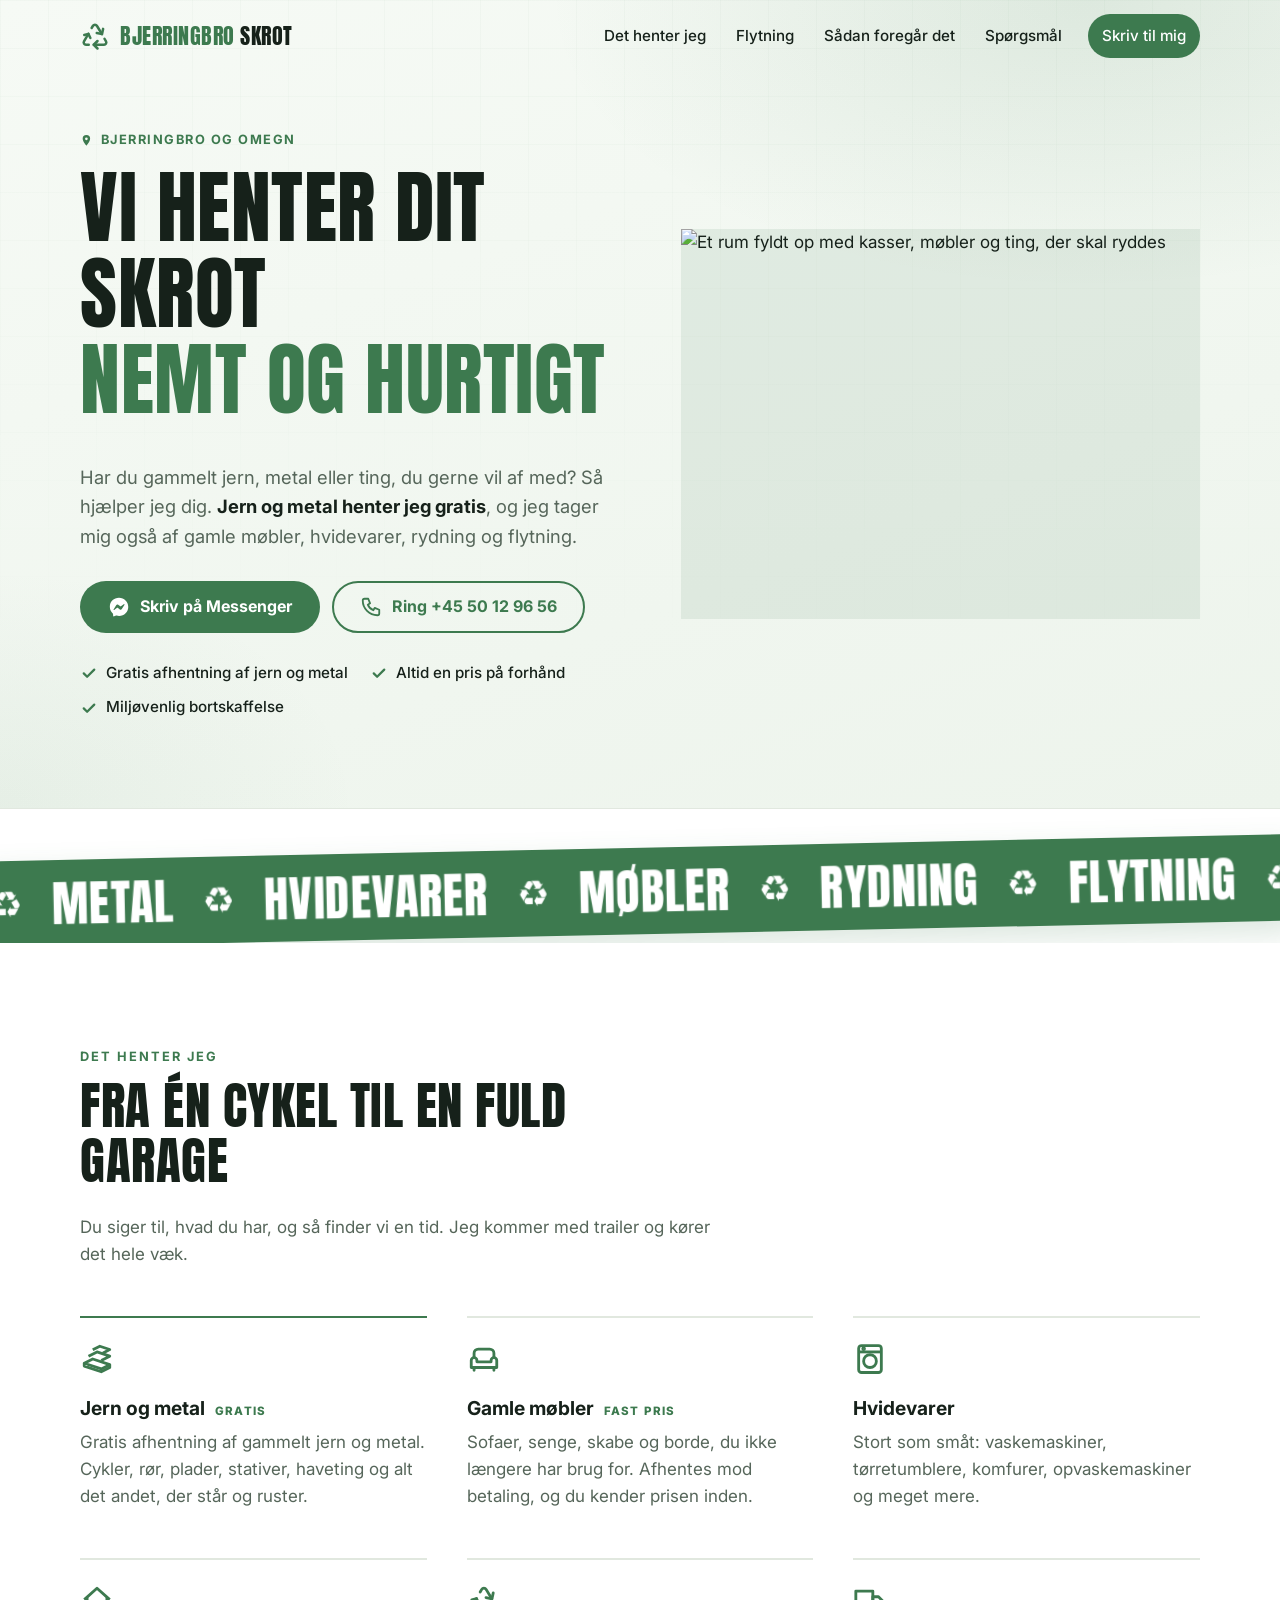
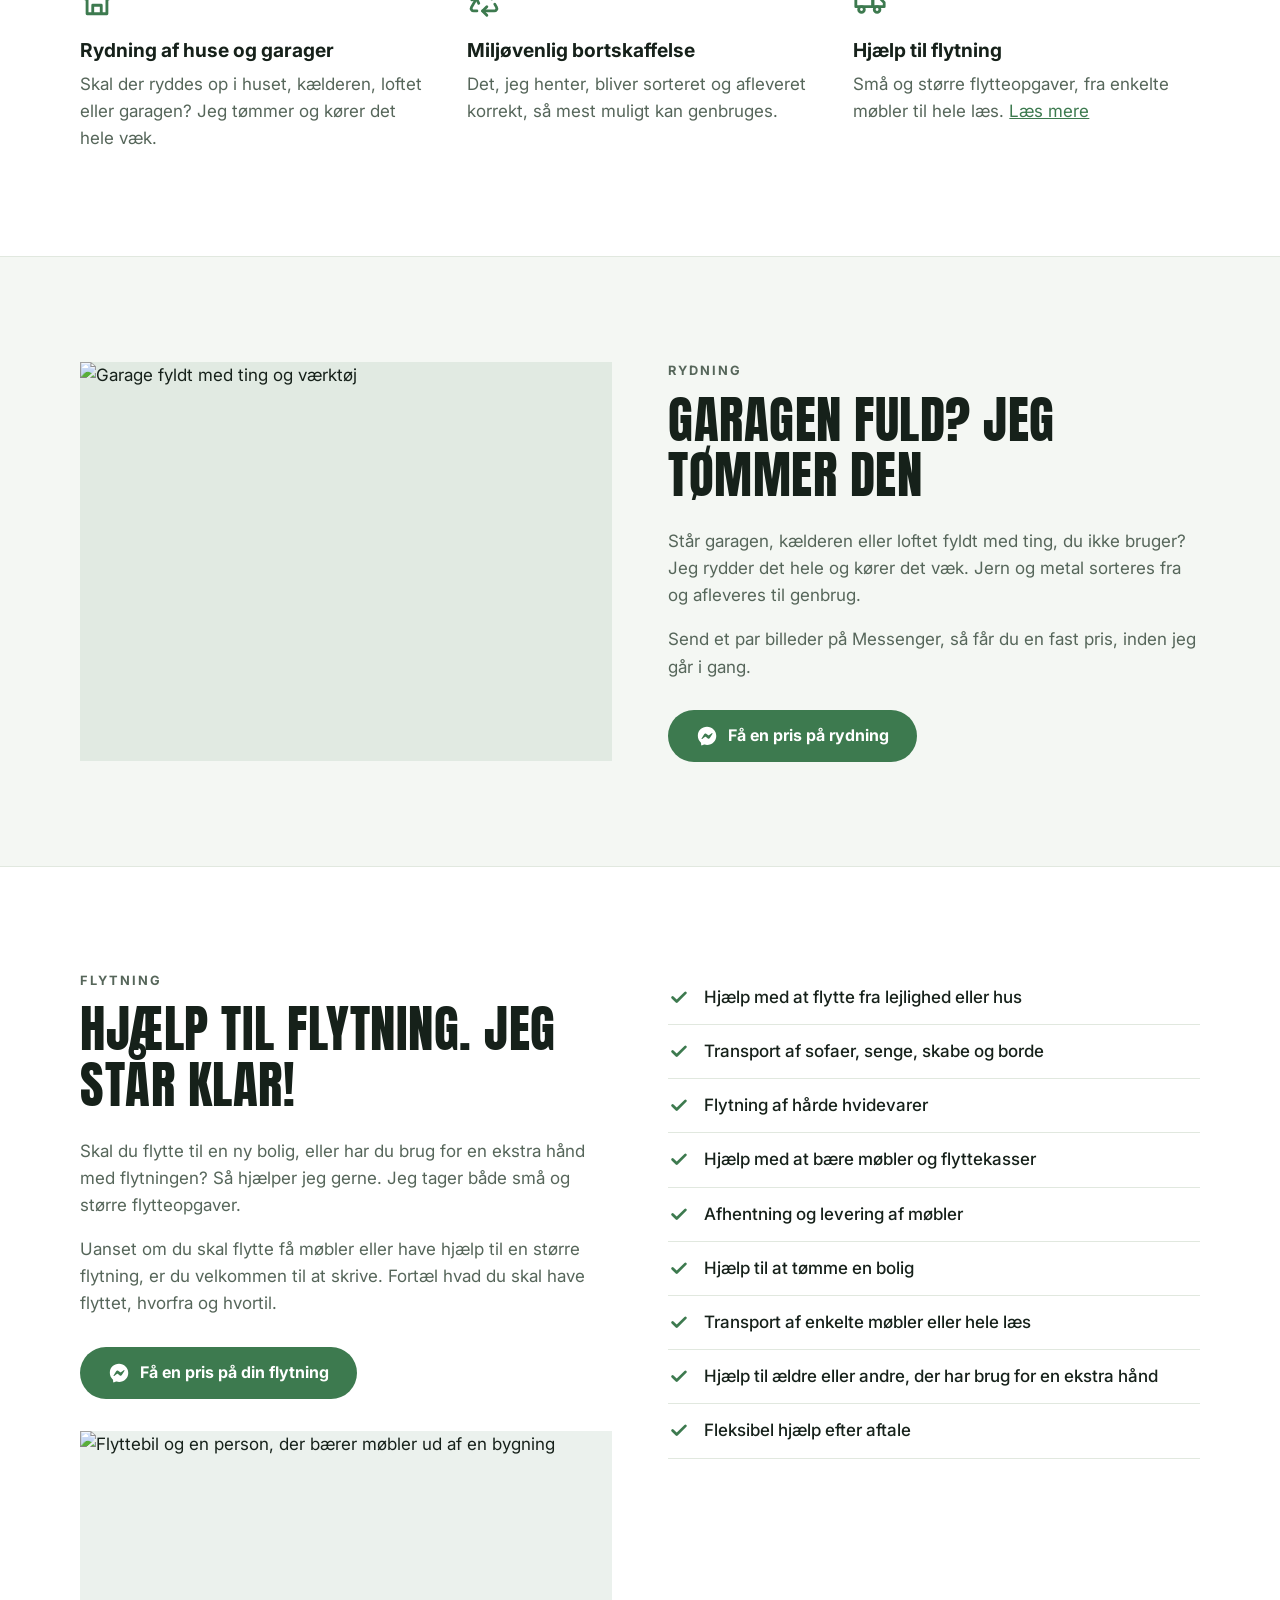
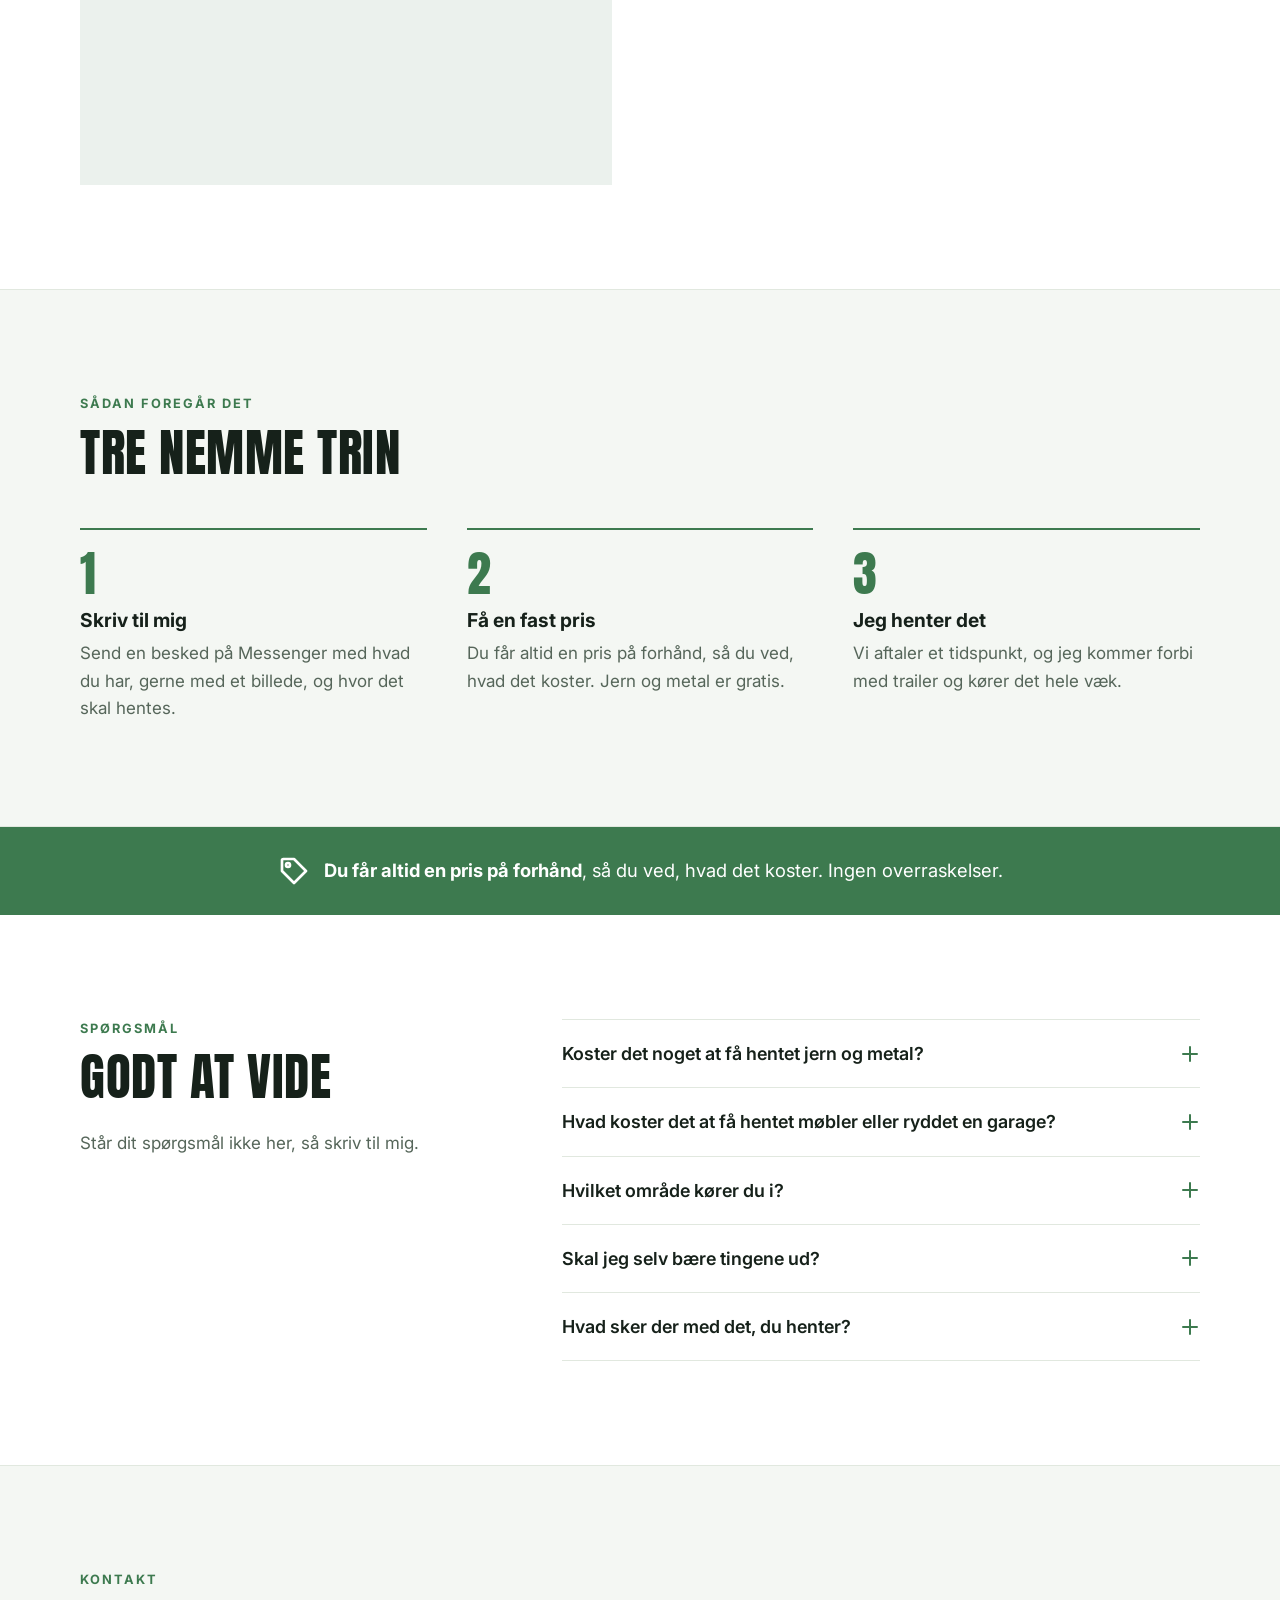
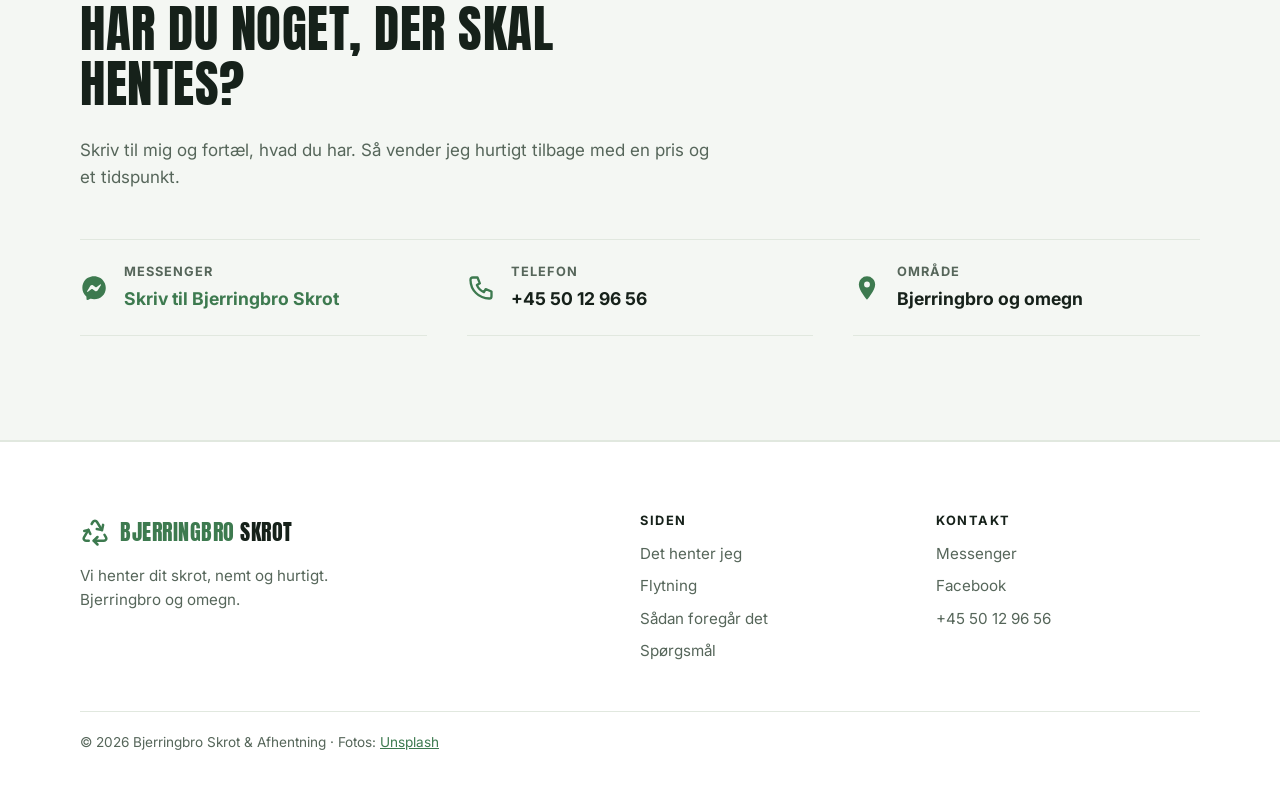
==== commit c0c5c010: "Kobl domænet bjerringbroskrot.dk på Co-Authored-By: Claude Opus 5.5 <noreply@anthropic.com> Claude-S" ====
--- a/index.html
+++ b/index.html
@@ -8,6 +8,8 @@
   <meta property="og:title" content="Bjerringbro Skrot &amp; Afhentning">
   <meta property="og:description" content="Gratis afhentning af jern og metal i Bjerringbro og omegn. Vi henter dit skrot, nemt og hurtigt.">
   <meta property="og:type" content="website">
+  <meta property="og:url" content="https://bjerringbroskrot.dk/">
+  <link rel="canonical" href="https://bjerringbroskrot.dk/">
   <meta property="og:image" content="https://images.unsplash.com/photo-1709831917664-804b57448953?auto=format&fit=crop&w=1200&q=75">
   <meta property="og:locale" content="da_DK">
   <meta name="theme-color" content="#ffffff">
@@ -22,6 +24,7 @@
     "@context": "https://schema.org",
     "@type": "LocalBusiness",
     "name": "Bjerringbro Skrot & Afhentning",
+    "url": "https://bjerringbroskrot.dk/",
     "description": "Gratis afhentning af jern og metal. Afhentning af gamle møbler og hvidevarer, rydning af huse og garager og hjælp til flytning.",
     "telephone": "+45 50 12 96 56",
     "areaServed": "Bjerringbro og omegn",
